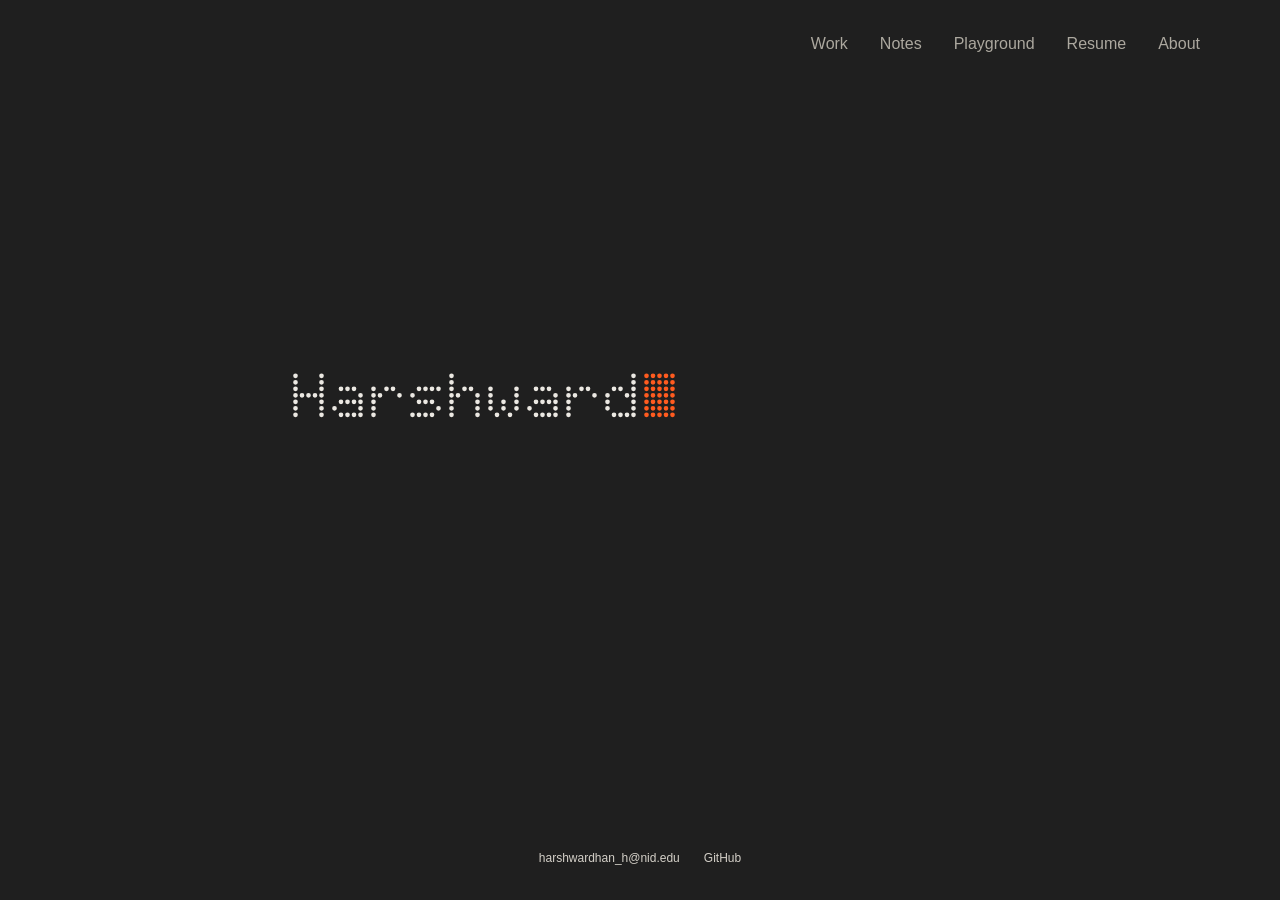
==== index.html @ 98bc1d97 "Add files via upload" ====
<!doctype html>
<html lang="en">
<head>
  <meta charset="utf-8">
  <meta name="viewport" content="width=device-width, initial-scale=1">
  <title>Harshwardhan Harne</title>
  <meta name="description" content="Harshwardhan Harne — designer who builds. Part designer, part engineer, part storyteller.">
  <meta property="og:title" content="Harshwardhan Harne">
  <meta property="og:description" content="Designer who builds. Part designer, part engineer, part storyteller.">
  <meta name="theme-color" content="#1f1f1f">
  <link rel="icon" href="assets/favicon.svg" type="image/svg+xml">
  <script>document.documentElement.classList.add("js");</script>
  <link rel="stylesheet" href="assets/css/site.css">
</head>
<body data-page="home">

  <header class="topbar">
    <div class="wrap">
      <nav aria-label="Main">
        <ul class="nav">
          <li><a href="work.html">Work</a></li>
          <li><a href="notes.html">Notes</a></li>
          <li><a href="playground.html">Playground</a></li>
          <li><a href="resume.html">Resume</a></li>
          <li><a href="about.html">About</a></li>
        </ul>
      </nav>
    </div>
  </header>

  <!-- The name and taglines are drawn by assets/js/hero.js (the games are in there too, switched off) -->
  <main class="hero">
    <canvas id="dots" aria-hidden="true"></canvas>
    <div class="wrap hero-text">
      <h1>Harshwardhan Harne</h1>
      <p>Designer who builds. Part designer, part engineer, part storyteller. Making tech that helps people flourish.</p>
    </div>
    <p class="hero-score" id="score" aria-live="polite"></p>
  </main>

  <footer class="hero-foot">
    <div class="wrap">
      <ul class="foot-links">
        <li><a href="mailto:harshwardhan_h@nid.edu">harshwardhan_h@nid.edu</a></li>
        <li><a href="https://www.linkedin.com/in/YOUR-HANDLE" target="_blank" rel="noopener">LinkedIn</a></li>
        <li><a href="https://www.instagram.com/YOUR-HANDLE" target="_blank" rel="noopener">Instagram</a></li>
        <li><a href="https://github.com/harshharne" target="_blank" rel="noopener">GitHub</a></li>
      </ul>
    </div>
  </footer>

  <script src="assets/js/dotfont.js"></script>
  <script src="assets/js/hero.js"></script>
  <script>
    // Hide links that still point at a placeholder (YOUR-HANDLE)
    document.querySelectorAll('a[href*="YOUR-"]').forEach(a => (a.closest("li") || a).hidden = true);
  </script>
</body>
</html>
---- assets/css/site.css ----
/* =====================================================================
   Harshwardhan Harne — site styles
   Change the tokens in :root to restyle everything.
   ===================================================================== */

:root {
  /* Colour */
  --bg: #1f1f1f;
  --surface: #262626;       /* tiles, image placeholders */
  --surface-2: #2d2d2c;     /* hover */
  --text: #ebe8e2;
  --text-2: #d4d0c8;        /* secondary text, taglines */
  --muted: #aca89f;         /* labels, meta */
  --rule: #363634;
  --accent: #ff5b1f;

  /* Type */
  /* Two typefaces only: the dot-matrix (drawn by assets/js/dotfont.js)
     and Helvetica, used at different weights and sizes. */
  --f-body: "Helvetica Neue", Helvetica, Arial, sans-serif;
  --f-ui: var(--f-body);

  --t-xs: 12px;
  --t-sm: 13px;
  --t-ui: 15px;
  --t-body: 17px;
  --t-lead: clamp(18px, 1.7vw, 21px);
  --t-h3: 15px;
  --t-h2: 22px;
  --t-h1: clamp(34px, 5.2vw, 60px);

  /* Space */
  --s1: 4px;  --s2: 8px;  --s3: 12px; --s4: 16px; --s5: 24px;
  --s6: 32px; --s7: 48px; --s8: 64px; --s9: 96px; --s10: 128px;

  --page: 1200px;
  --gutter: 40px;
  --radius: 2px;
}
@media (max-width: 600px) { :root { --gutter: 20px; --t-body: 16px; } }

:root { color-scheme: dark; }

/* ---------- Base ---------- */
*, *::before, *::after { box-sizing: border-box; margin: 0; padding: 0; }
html { -webkit-text-size-adjust: 100%; scroll-behavior: smooth; }
@media (prefers-reduced-motion: reduce) { html { scroll-behavior: auto; } }
body {
  background: var(--bg);
  color: var(--text);
  font-family: var(--f-ui);
  font-size: var(--t-ui);
  line-height: 1.55;
  font-variant-numeric: tabular-nums;
  -webkit-font-smoothing: antialiased;
  min-height: 100vh;
  display: flex; flex-direction: column;
}
main { flex: 1; width: 100%; }
img, video, iframe { display: block; max-width: 100%; }
a { color: inherit; text-decoration: none; transition: color .15s; }
a:hover { color: var(--accent); }
button { font: inherit; color: inherit; background: none; border: 0; cursor: pointer; }
:focus-visible { outline: 1px solid var(--accent); outline-offset: 3px; }
::selection { background: var(--accent); color: var(--bg); }

.wrap { max-width: var(--page); margin: 0 auto; padding: 0 var(--gutter); }
[hidden] { display: none !important; }
.sr-only { position: absolute; width: 1px; height: 1px; overflow: hidden; clip: rect(0 0 0 0); white-space: nowrap; }

/* The small orange "LED" used for active states */
.led { display: inline-block; width: 6px; height: 6px; border-radius: 50%; background: var(--accent); flex: none; }

/* ---------- Header ---------- */
.site-header { padding: var(--s6) 0 var(--s8); position: relative; z-index: 2; }
.site-header .wrap { display: flex; justify-content: space-between; align-items: center; gap: var(--s5); }
.site-name { display: block; font-size: 24px; line-height: 1; color: var(--text); }
.site-name:hover { color: var(--accent); }
.site-name, [data-dots] { transition: none; }
.nav { display: flex; flex-wrap: wrap; justify-content: flex-end; gap: var(--s2) var(--s6); list-style: none; font-size: 16px; }
.nav a { position: relative; color: var(--muted); }
.nav a:hover { color: var(--text); }
.nav a[aria-current="page"] { color: var(--text); }
.nav a[aria-current="page"]::before { content: ""; position: absolute; left: -12px; top: 50%; margin-top: -3px; width: 6px; height: 6px; border-radius: 50%; background: var(--accent); }

@media (max-width: 600px) {
  .site-header { padding: var(--s5) 0 var(--s6); }
  .site-header .wrap { flex-direction: column; align-items: flex-start; gap: var(--s4); }
  .nav { justify-content: flex-start; gap: var(--s2) 18px; font-size: 15px; }
  .nav li:first-child a[aria-current="page"] { margin-left: 12px; }
}

/* ---------- Footer ---------- */
.site-footer { padding: var(--s10) 0 var(--s6); color: var(--muted); font-size: var(--t-xs); }
.site-footer .wrap { display: flex; justify-content: space-between; align-items: baseline; flex-wrap: wrap; gap: var(--s3) var(--s5); padding-top: var(--s5);
  background: linear-gradient(var(--rule), var(--rule)) no-repeat top center / calc(100% - 2 * var(--gutter)) 1px; }
.foot-links { display: flex; gap: var(--s2) var(--s5); list-style: none; flex-wrap: wrap; }
.foot-links a { color: var(--text-2); }
.foot-links a:hover { color: var(--accent); }

/* ---------- Shared pieces ---------- */
/* Headings marked data-dots are drawn in the dot-matrix font; font-size sets their size */
[data-dots] { display: block; line-height: 0; color: var(--text); }
[data-dots] canvas { display: block; }
.page-title { font-size: clamp(36px, 5vw, 56px); }
.section-title {
  font-size: 20px; font-weight: 700; letter-spacing: -.01em; line-height: 1.2;
  padding-bottom: var(--s3); border-bottom: 1px solid var(--rule); margin-bottom: var(--s5);
}
.label { font-family: var(--f-ui); font-size: var(--t-xs); color: var(--muted); letter-spacing: .02em; }
.prose { font-family: var(--f-body); font-size: var(--t-body); line-height: 1.7; color: var(--text-2); max-width: 66ch; }
.prose p + p { margin-top: 1em; }
.prose a { color: var(--text); text-decoration: underline; text-decoration-color: var(--rule); text-underline-offset: 3px; }
.prose a:hover { color: var(--accent); text-decoration-color: var(--accent); }
.prose strong { color: var(--text); font-weight: 700; }
.lead { font-family: var(--f-body); font-size: var(--t-lead); line-height: 1.55; color: var(--text); max-width: 46ch; }
.empty { color: var(--muted); padding: var(--s7) 0; }

/* Category tabs (Work page + project pages) */
.tabs { display: flex; flex-wrap: wrap; gap: var(--s2) var(--s7); list-style: none; }
.tabs a, .tabs button { display: inline-flex; align-items: center; gap: var(--s2); color: var(--muted); font-size: var(--t-ui); padding: var(--s1) 0; }
.tabs a:hover, .tabs button:hover { color: var(--text); }
.tabs [aria-pressed="true"], .tabs [aria-current="true"] { color: var(--text); }
.tabs [aria-pressed="true"]::before, .tabs [aria-current="true"]::before { content: ""; width: 6px; height: 6px; border-radius: 50%; background: var(--accent); }
@media (max-width: 600px) { .tabs { gap: var(--s2) var(--s5); } }

/* Dot-matrix tile: used when a project has no image yet */
.tile { position: relative; background: var(--surface); border-radius: var(--radius); overflow: hidden; transition: background .2s; }
.tile canvas { position: absolute; inset: 0; width: 100%; height: 100%; }
.tile img { width: 100%; height: 100%; object-fit: cover; transition: transform .6s cubic-bezier(.2,.7,.2,1), opacity .3s; }

/* ---------- Landing ---------- */
.hero { position: relative; height: 100vh; height: 100svh; min-height: 440px; overflow: hidden; }
#dots { position: absolute; inset: 0; width: 100%; height: 100%; display: block; touch-action: none; cursor: crosshair; }
[data-game="rebuild"] #dots { cursor: grab; }
.hero-text { position: relative; z-index: 1; padding-top: 30vh; text-align: center; }
.hero-text h1 { font-size: clamp(28px, 5vw, 48px); line-height: 1.1; }
.hero-text p { margin-top: var(--s4); color: var(--text-2); }
.js .hero-text { position: absolute; width: 1px; height: 1px; overflow: hidden; clip: rect(0 0 0 0); white-space: nowrap; padding: 0; }
.topbar { position: absolute; top: 0; left: 0; right: 0; z-index: 2; padding: var(--s6) 0; }
.topbar, .hero-foot { pointer-events: none; }
.topbar a, .hero-foot a { pointer-events: auto; }
.topbar .wrap { display: flex; justify-content: flex-end; align-items: center; gap: var(--s4); }
@keyframes pulse { 50% { opacity: .25; } }
.hero-foot { position: absolute; left: 0; right: 0; bottom: var(--s6); z-index: 2; }
.hero-foot .foot-links { justify-content: center; font-size: var(--t-xs); }
@media (max-width: 600px) {
  .topbar { padding: var(--s5) 0; }
  .topbar .wrap { justify-content: center; }
  .topbar .nav { justify-content: center; font-size: 15px; gap: var(--s2) 18px; }
  .hero-foot { bottom: var(--s5); }
}
.hero-score {
  position: absolute; left: var(--gutter); right: var(--gutter); bottom: calc(var(--s6) + 40px); z-index: 1;
  line-height: 1.9;
  text-align: center; font-size: var(--t-xs); color: var(--muted); white-space: pre;
  opacity: 0; transition: opacity .4s; pointer-events: none;
}
.hero-score.on { opacity: 1; }

/* ---------- Work ---------- */
.work-list { list-style: none; display: grid; gap: var(--s7); }
.work-item a { display: block; }
.work-label { display: flex; justify-content: space-between; align-items: baseline; gap: var(--s4); margin-bottom: var(--s3); }
.work-title { font-family: var(--f-body); font-weight: 700; font-size: 16px; color: var(--text); }
.work-meta { font-size: var(--t-xs); color: var(--muted); white-space: nowrap; }
.work-item .tile { height: clamp(120px, 15vw, 190px); }
.work-summary { margin-top: var(--s3); font-family: var(--f-body); font-size: 15px; color: var(--muted); max-width: 70ch; transition: color .15s; }
.work-item a:hover .tile { background: var(--surface-2); }
.work-item a:hover img { transform: scale(1.02); }
.work-item a:hover .work-summary { color: var(--text-2); }
.work-item a:hover .work-title { color: var(--accent); }

/* ---------- Project page ---------- */
.crumbs { display: flex; flex-wrap: wrap; gap: var(--s2); font-size: var(--t-sm); color: var(--muted); margin-bottom: var(--s4); list-style: none; }
.crumbs li + li::before { content: "/"; margin-right: var(--s2); color: var(--rule); }
.crumbs a:hover { color: var(--text); }
.crumbs [aria-current] { color: var(--text); }
.project-hero.tile { height: clamp(220px, 38vw, 520px); }

.project-grid { display: grid; grid-template-columns: 240px 1fr; gap: var(--s8); margin-top: var(--s8); }
.project-meta { align-self: start; position: sticky; top: var(--s6); display: grid; gap: var(--s4); }
.project-meta dt { font-size: var(--t-xs); color: var(--muted); }
.project-meta dd { font-size: var(--t-sm); color: var(--text-2); margin-top: 2px; }
.project-title { font-size: clamp(30px, 4vw, 46px); margin-bottom: var(--s5); }
.project-body > * + * { margin-top: var(--s7); }
.project-body h3 { font-family: var(--f-ui); font-weight: 700; font-size: var(--t-h3); color: var(--text); margin-bottom: var(--s3); }
.project-body figure img, .project-body figure video { width: 100%; border-radius: var(--radius); background: var(--surface); }
.project-body figcaption { margin-top: var(--s2); font-size: var(--t-xs); color: var(--muted); }
.project-body .gallery { display: grid; grid-template-columns: repeat(auto-fit, minmax(240px, 1fr)); gap: var(--s4); }
.project-body .embed { position: relative; aspect-ratio: 16 / 9; background: var(--surface); }
.project-body .embed iframe { position: absolute; inset: 0; width: 100%; height: 100%; border: 0; }
.project-body blockquote { border-left: 2px solid var(--accent); padding-left: var(--s5); font-family: var(--f-body); font-size: var(--t-lead); color: var(--text); max-width: 46ch; }
.project-body blockquote cite { display: block; margin-top: var(--s2); font-family: var(--f-ui); font-style: normal; font-size: var(--t-xs); color: var(--muted); }
.coming-soon { display: inline-flex; align-items: center; gap: var(--s3); color: var(--muted); font-size: var(--t-sm); }
.coming-soon .led { animation: pulse 1.6s ease-in-out infinite; }

.pager { display: grid; grid-template-columns: 1fr 1fr; gap: var(--s5); margin-top: var(--s9); padding-top: var(--s5); border-top: 1px solid var(--rule); }
.pager a { display: grid; gap: var(--s1); }
.pager a:last-child { text-align: right; }
.pager .t { font-family: var(--f-body); font-weight: 700; font-size: 16px; color: var(--text); transition: color .15s; }
.pager a:hover .t { color: var(--accent); }

@media (max-width: 800px) {
  .project-grid { grid-template-columns: 1fr; gap: var(--s6); margin-top: var(--s6); }
  .project-meta { position: static; grid-template-columns: repeat(2, 1fr); order: 2; padding-top: var(--s5); border-top: 1px solid var(--rule); }
}

/* ---------- Notes ---------- */
.notes-grid { display: grid; grid-template-columns: 220px 1fr; gap: var(--s8); }
.notes-side { align-self: start; position: sticky; top: var(--s6); }
.notes-side p { color: var(--muted); font-size: var(--t-sm); margin-bottom: var(--s5); max-width: 28ch; }
.notes-side .tabs { flex-direction: column; gap: var(--s2); }
.notes-side .count { color: var(--muted); font-size: var(--t-xs); margin-left: var(--s1); }
.note { border-top: 1px solid var(--rule); }
.note:last-child { border-bottom: 1px solid var(--rule); }
.note summary { list-style: none; cursor: pointer; display: grid; grid-template-columns: 110px 1fr auto; gap: var(--s4); align-items: baseline; padding: var(--s5) 0; }
.note summary::-webkit-details-marker { display: none; }
.note-date { font-size: var(--t-xs); color: var(--muted); }
.note-title { font-family: var(--f-body); font-size: 17px; color: var(--text); transition: color .15s; }
.note summary:hover .note-title { color: var(--accent); }
.note-tags { font-size: var(--t-xs); color: var(--muted); display: flex; align-items: center; gap: var(--s3); }
.note-tags .sign { display: inline-block; width: 10px; text-align: center; color: var(--text); transition: transform .2s; }
.note[open] .note-tags .sign { transform: rotate(45deg); color: var(--accent); }
.note-body { padding: 0 0 var(--s6) calc(110px + var(--s4)); }
.note-links { display: flex; flex-wrap: wrap; gap: var(--s5); margin-top: var(--s5); font-size: var(--t-sm); }
.note-links a { color: var(--text); }
.note-links a::before { content: "→ "; color: var(--accent); }
@media (max-width: 800px) {
  .notes-grid { grid-template-columns: 1fr; gap: var(--s5); }
  .notes-side { position: static; }
  .notes-side .tabs { flex-direction: row; gap: var(--s2) var(--s5); }
  .note summary { grid-template-columns: 1fr auto; gap: var(--s1) var(--s4); }
  .note-date { grid-column: 1 / -1; }
  .note-body { padding-left: 0; }
}

/* ---------- About ---------- */
.about-grid { display: grid; grid-template-columns: 280px 1fr; gap: var(--s8); }
.about-side { align-self: start; position: sticky; top: var(--s6); display: grid; gap: var(--s5); }
.portrait.tile { aspect-ratio: 4 / 5; }
.btn { display: inline-flex; align-items: center; gap: var(--s2); padding: var(--s3) var(--s4); border: 1px solid var(--rule); border-radius: var(--radius); font-size: var(--t-sm); color: var(--text); transition: border-color .15s, color .15s; }
.btn:hover { border-color: var(--accent); }
.about-side .btn { justify-self: start; }
.about-main > section + section { margin-top: var(--s8); }
.about-main .lead + .lead { margin-top: var(--s4); }
.entries { list-style: none; display: grid; gap: var(--s5); }
.entry { display: grid; grid-template-columns: 1fr auto; gap: 2px var(--s5); }
.entry .what { font-family: var(--f-body); font-weight: 700; font-size: 16px; color: var(--text); }
.entry .where { font-size: var(--t-sm); color: var(--text-2); }
.entry .when { font-size: var(--t-xs); color: var(--muted); white-space: nowrap; text-align: right; }
.entry .desc { grid-column: 1 / -1; font-family: var(--f-body); font-size: 15px; color: var(--muted); margin-top: var(--s1); max-width: 66ch; }
.chips { list-style: none; display: flex; flex-wrap: wrap; gap: var(--s2); }
.chips li { font-size: var(--t-sm); color: var(--text-2); padding: var(--s1) var(--s3); border: 1px solid var(--rule); border-radius: 100px; }
@media (max-width: 800px) {
  .about-grid { grid-template-columns: 1fr; gap: var(--s6); }
  .about-side { position: static; grid-template-columns: 140px 1fr; align-items: end; }
  .about-main > section + section { margin-top: var(--s8); }
}
@media (max-width: 600px) {
  .entry { grid-template-columns: 1fr; }
  .entry .when { text-align: left; order: -1; }
}

/* ---------- Contact ---------- */
.contact-email { display: inline-block; margin-top: var(--s6); font-family: var(--f-body); font-size: clamp(22px, 3.4vw, 36px); color: var(--text); border-bottom: 1px solid var(--rule); padding-bottom: var(--s1); transition: border-color .15s, color .15s; word-break: break-all; }
.contact-email:hover { border-color: var(--accent); }
.contact-list { list-style: none; margin-top: var(--s8); border-top: 1px solid var(--rule); max-width: 640px; }
.contact-list li { border-bottom: 1px solid var(--rule); }
.contact-list a { display: flex; justify-content: space-between; align-items: baseline; padding: var(--s4) 0; gap: var(--s4); }
.contact-list .k { color: var(--muted); font-size: var(--t-sm); }
.contact-list .v { color: var(--text); transition: color .15s; }
.contact-list a:hover .v { color: var(--accent); }

/* ---------- Playground ---------- */
.play-list { list-style: none; margin-top: var(--s8); border-top: 1px solid var(--rule); }
.play-list li { border-bottom: 1px solid var(--rule); }
.play-list a { display: grid; grid-template-columns: 1fr auto; gap: var(--s1) var(--s5); padding: var(--s5) 0; align-items: baseline; }
.play-list .t { font-size: 20px; font-weight: 700; color: var(--text); transition: color .15s; }
.play-list .d { grid-column: 1; font-family: var(--f-body); font-size: 15px; color: var(--muted); }
.play-list .b { grid-row: 1 / span 2; grid-column: 2; font-size: var(--t-xs); color: var(--muted); text-align: right; }
.play-list .go { color: var(--text); }
.play-list a:hover .t, .play-list a:hover .go { color: var(--accent); }

/* ---------- 404 ---------- */
.lost { min-height: 60vh; display: grid; place-content: center; text-align: center; gap: var(--s5); }
.lost .tile { width: min(420px, 80vw); height: 160px; background: transparent; }
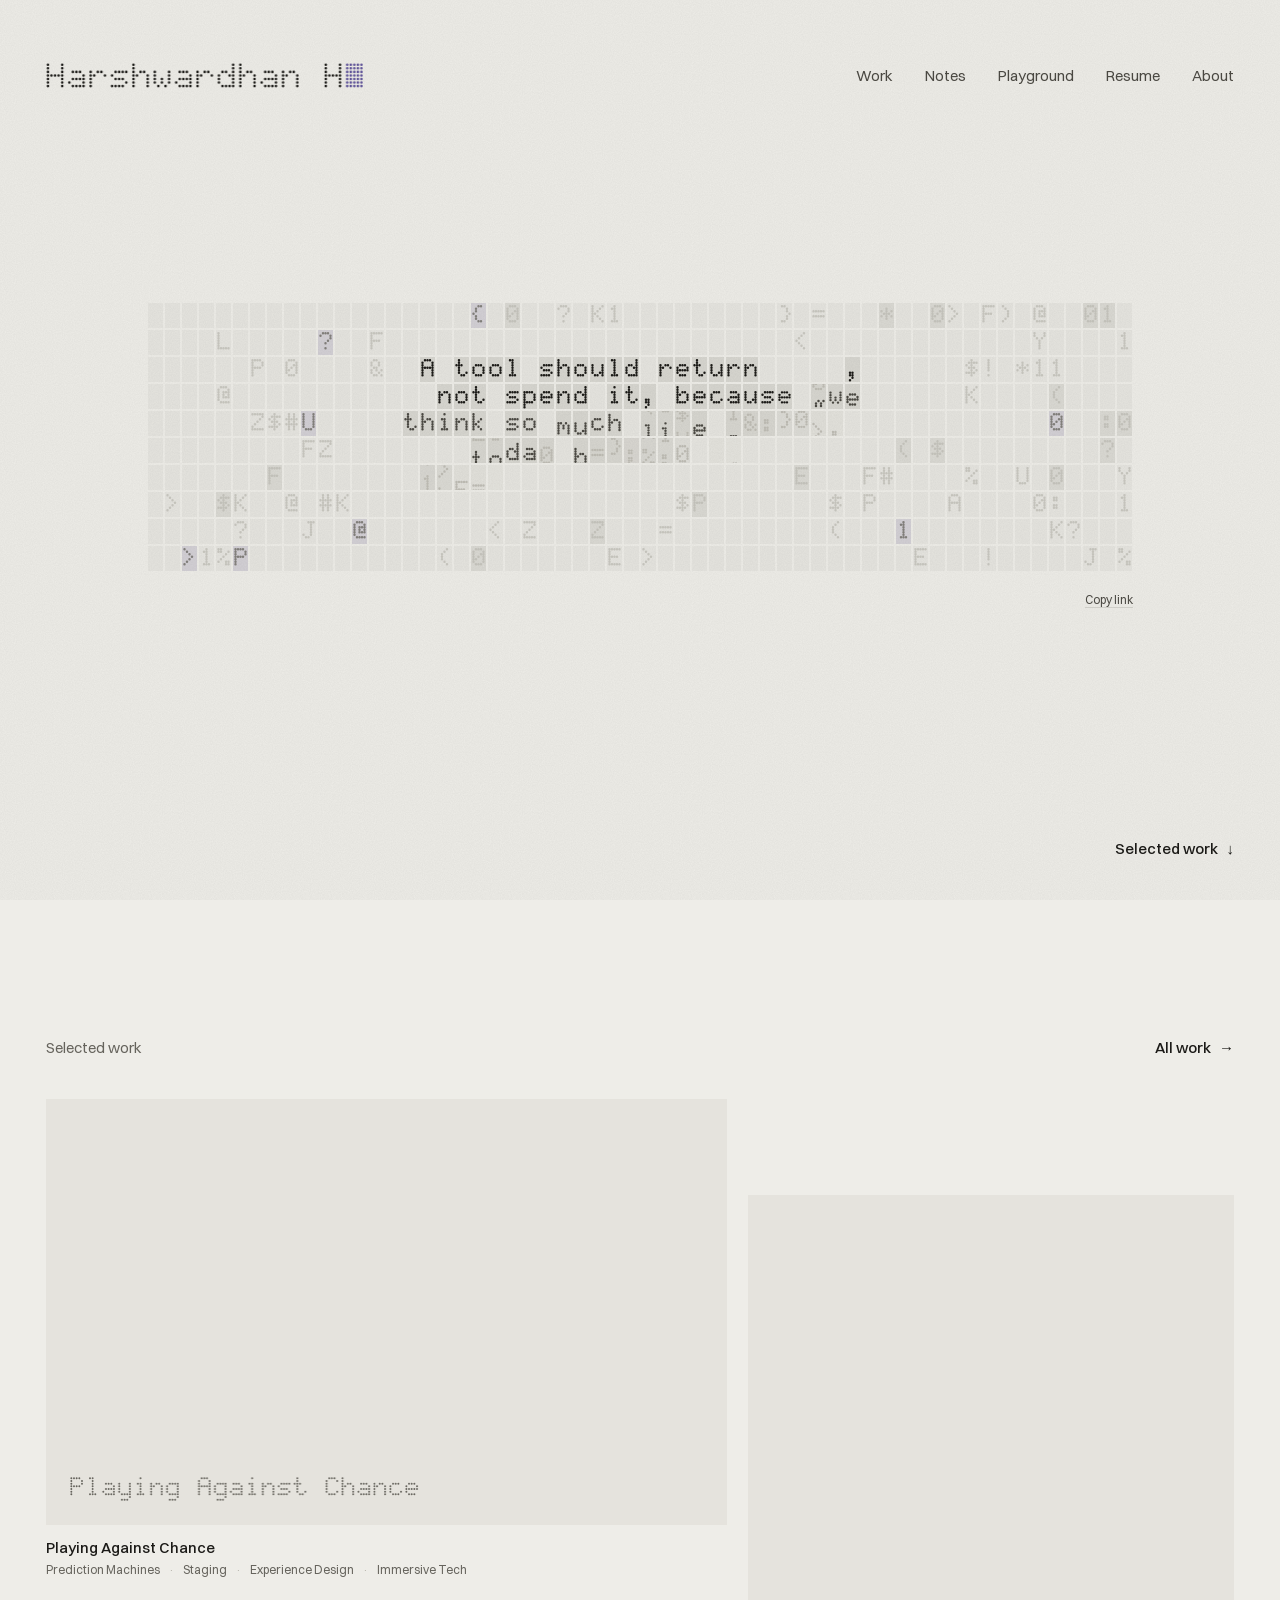
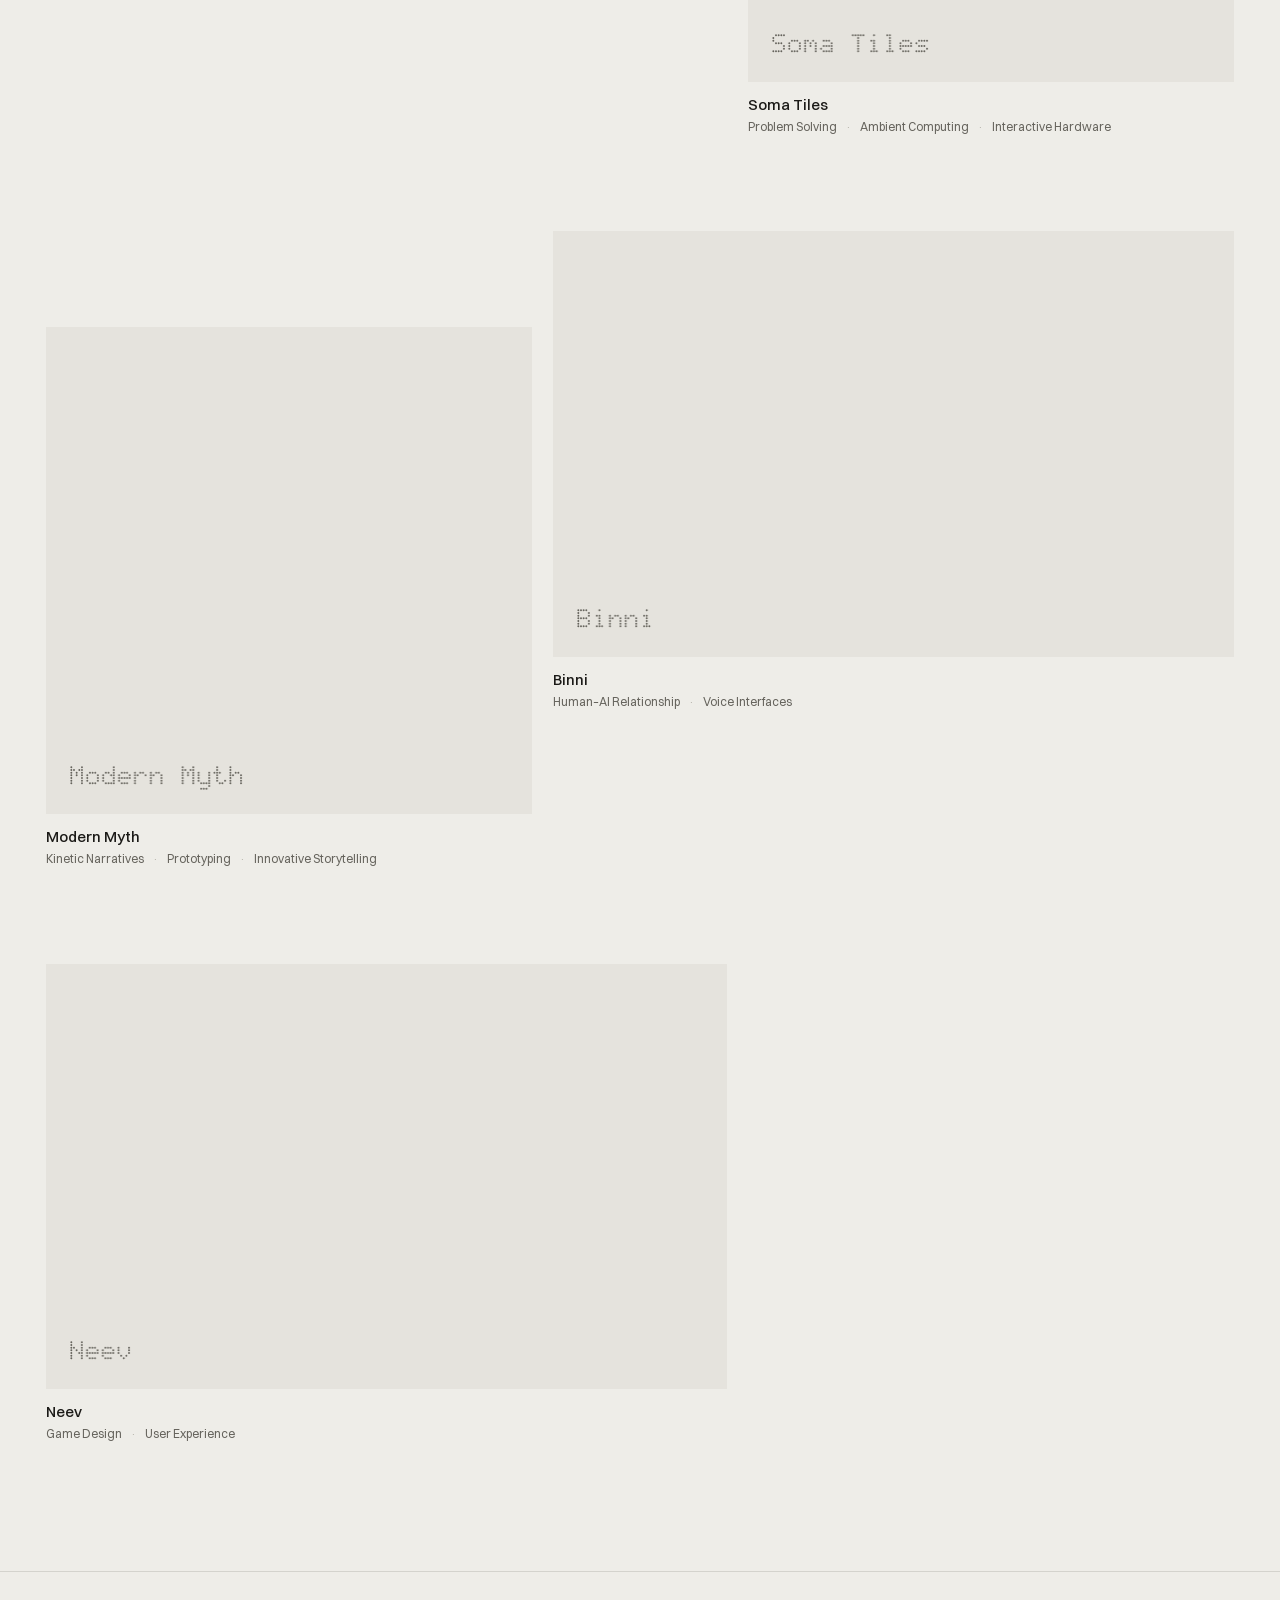
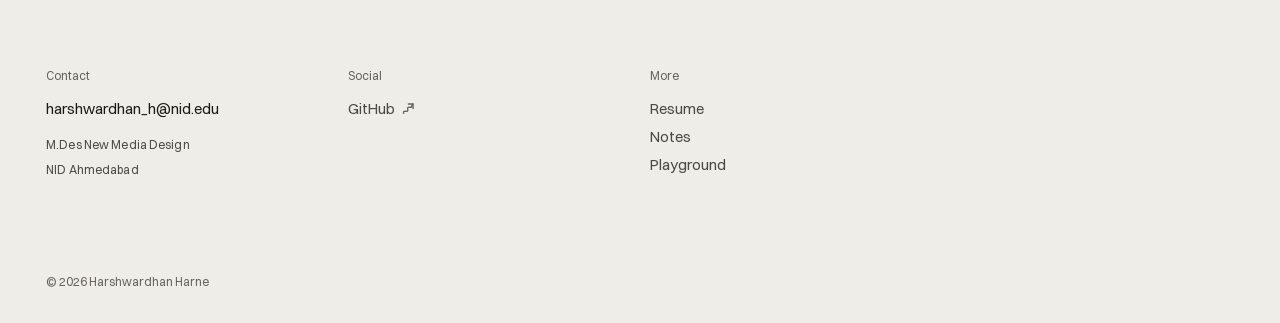
==== commit e5d39e27: "Add files via upload" ====
--- a/index.html
+++ b/index.html
@@ -4,56 +4,99 @@
   <meta charset="utf-8">
   <meta name="viewport" content="width=device-width, initial-scale=1">
   <title>Harshwardhan Harne</title>
-  <meta name="description" content="Harshwardhan Harne — designer who builds. Part designer, part engineer, part storyteller.">
+  <meta name="description" content="Harshwardhan Harne, designer. M.Des New Media Design, NID Ahmedabad.">
   <meta property="og:title" content="Harshwardhan Harne">
-  <meta property="og:description" content="Designer who builds. Part designer, part engineer, part storyteller.">
-  <meta name="theme-color" content="#1f1f1f">
+  <meta property="og:description" content="Designer. M.Des New Media Design, NID Ahmedabad.">
+  <meta name="theme-color" content="#eeede8">
   <link rel="icon" href="assets/favicon.svg" type="image/svg+xml">
-  <script>document.documentElement.classList.add("js");</script>
+  <link rel="preload" href="assets/fonts/switzer-400-normal.woff2" as="font" type="font/woff2" crossorigin>
+  <link rel="preload" href="assets/fonts/switzer-500-normal.woff2" as="font" type="font/woff2" crossorigin>
+  <link rel="stylesheet" href="assets/css/foundations.css">
   <link rel="stylesheet" href="assets/css/site.css">
 </head>
 <body data-page="home">
 
-  <header class="topbar">
-    <div class="wrap">
+  <!-- ===================== FIRST SCREEN ===================== -->
+  <div class="hero">
+    <header class="site-header page">
+      <div class="brand">
+        <h1 class="name"><span class="dots-l" data-name>Harshwardhan Harne</span></h1>
+      </div>
       <nav aria-label="Main">
         <ul class="nav">
-          <li><a href="work.html">Work</a></li>
-          <li><a href="notes.html">Notes</a></li>
-          <li><a href="playground.html">Playground</a></li>
-          <li><a href="resume.html">Resume</a></li>
-          <li><a href="about.html">About</a></li>
+          <li><a class="nav-link" href="work.html">Work</a></li>
+          <li><a class="nav-link" href="notes.html">Notes</a></li>
+          <li><a class="nav-link" href="playground.html">Playground</a></li>
+          <li><a class="nav-link" href="resume.html">Resume</a></li>
+          <li><a class="nav-link" href="about.html">About</a></li>
         </ul>
       </nav>
+    </header>
+
+    <!-- Centre piece: a sentence written by me, chance and the visitor -->
+    <div class="field-stage">
+      <section class="synth page" data-synth aria-label="A sentence chance synthesises from my lines and the words of others">
+        <canvas class="sy-grid" role="img" aria-label="A field of shifting characters"></canvas>
+        <div class="sy-foot">
+          <p class="sy-note" data-sy-note></p>
+          <button class="sy-act" type="button" data-sy-share><span data-label>Copy link</span></button>
+        </div>
+        <p class="sr-only" aria-live="polite" data-sy-live></p>
+      </section>
     </div>
-  </header>
 
-  <!-- The name and taglines are drawn by assets/js/hero.js (the games are in there too, switched off) -->
-  <main class="hero">
-    <canvas id="dots" aria-hidden="true"></canvas>
-    <div class="wrap hero-text">
-      <h1>Harshwardhan Harne</h1>
-      <p>Designer who builds. Part designer, part engineer, part storyteller. Making tech that helps people flourish.</p>
+    <div class="hero-base page">
+      <a class="action" href="#work">Selected work <span class="arrow" aria-hidden="true">↓</span></a>
     </div>
-    <p class="hero-score" id="score" aria-live="polite"></p>
-  </main>
+  </div>
 
-  <footer class="hero-foot">
-    <div class="wrap">
-      <ul class="foot-links">
-        <li><a href="mailto:harshwardhan_h@nid.edu">harshwardhan_h@nid.edu</a></li>
-        <li><a href="https://www.linkedin.com/in/YOUR-HANDLE" target="_blank" rel="noopener">LinkedIn</a></li>
-        <li><a href="https://www.instagram.com/YOUR-HANDLE" target="_blank" rel="noopener">Instagram</a></li>
-        <li><a href="https://github.com/harshharne" target="_blank" rel="noopener">GitHub</a></li>
-      </ul>
+  <!-- ===================== SELECTED WORK ===================== -->
+  <section id="work" class="page work-section" aria-labelledby="work-label">
+    <div class="section-head">
+      <h2 class="section-label" id="work-label">Selected work</h2>
+      <a class="action" href="work.html">All work <span class="arrow" aria-hidden="true">→</span></a>
     </div>
+    <div class="work-feature" data-work="featured"></div>
+  </section>
+
+  <!-- ===================== FOOTER =====================
+       Labelled groups, stacked. Replace # with your LinkedIn / Instagram links. -->
+  <footer class="site-footer page">
+    <div class="grid">
+      <div class="foot-group wide">
+        <h2>Contact</h2>
+        <a class="foot-email" href="mailto:harshwardhan_h@nid.edu">harshwardhan_h@nid.edu</a>
+        <div class="foot-meta">
+          <p>M.Des New Media Design</p>
+          <p>NID Ahmedabad</p>
+        </div>
+      </div>
+      <div class="foot-group">
+        <h2>Social</h2>
+        <!-- add your LinkedIn URL, then remove these comment marks: <a href="#" target="_blank" rel="noopener">LinkedIn <span class="arrow arrow-wave" aria-hidden="true"></span></a> -->
+        <!-- add your Instagram URL, then remove these comment marks: <a href="#" target="_blank" rel="noopener">Instagram <span class="arrow arrow-wave" aria-hidden="true"></span></a> -->
+        <a href="https://github.com/harshharne" target="_blank" rel="noopener">GitHub <span class="arrow arrow-wave" aria-hidden="true"></span></a>
+      </div>
+      <div class="foot-group">
+        <h2>More</h2>
+        <a href="resume.html">Resume</a>
+        <a href="notes.html">Notes</a>
+        <a href="playground.html">Playground</a>
+      </div>
+    </div>
+    <p class="foot-base">© <span data-year>2026</span> Harshwardhan Harne</p>
   </footer>
 
   <script src="assets/js/dotfont.js"></script>
-  <script src="assets/js/hero.js"></script>
+  <script src="assets/js/dots.js"></script>
+  <script src="assets/js/content.js"></script>
+  <script src="assets/js/work.js"></script>
+  <script src="assets/js/name.js"></script>
+  <script src="assets/js/chance.js"></script>
+  <script src="assets/js/synth-data.js"></script>
+  <script src="assets/js/synth.js"></script>
   <script>
-    // Hide links that still point at a placeholder (YOUR-HANDLE)
-    document.querySelectorAll('a[href*="YOUR-"]').forEach(a => (a.closest("li") || a).hidden = true);
+    document.querySelectorAll("[data-year]").forEach(el => el.textContent = new Date().getFullYear());
   </script>
 </body>
 </html>
--- a/assets/css/foundations.css
+++ b/assets/css/foundations.css
@@ -0,0 +1,212 @@
+/* =====================================================================
+   FOUNDATIONS — Harshwardhan Harne
+   The single source of truth for the visual system. Every page builds
+   on these tokens; nothing else should hard-code a colour, size or gap.
+
+   Two typefaces only:
+   1. Dot-matrix — drawn in dots by assets/js/dots.js (name, page titles)
+   2. Switzer    — everything else, at 400 / 500 / 600
+   ===================================================================== */
+
+/* ---------- Switzer, self-hosted ---------- */
+@font-face { font-family: "Switzer"; font-style: normal; font-weight: 400; font-display: swap; src: url("../fonts/switzer-400-normal.woff2") format("woff2"); }
+@font-face { font-family: "Switzer"; font-style: italic; font-weight: 400; font-display: swap; src: url("../fonts/switzer-400-italic.woff2") format("woff2"); }
+@font-face { font-family: "Switzer"; font-style: normal; font-weight: 500; font-display: swap; src: url("../fonts/switzer-500-normal.woff2") format("woff2"); }
+@font-face { font-family: "Switzer"; font-style: normal; font-weight: 600; font-display: swap; src: url("../fonts/switzer-600-normal.woff2") format("woff2"); }
+
+:root {
+  color-scheme: light;
+
+  /* ---------- Colour ----------
+     One light theme: matte off-white paper, warm near-black ink.
+     Neutrals carry everything; violet is reserved for four things only:
+     the cursor, the active marker, resolved/found items, and the
+     keyboard focus ring. Contrast ratios are against --bg. */
+  --bg:        #eeede8;   /* page — matte off-white, low chroma, no glare */
+  --surface:   #e5e3dd;   /* tiles, image wells — a shade darker, not white cards */
+  --surface-2: #dcdad3;   /* hover on surfaces */
+  --text:      #1b1a17;   /* primary text, lit dots — 14.9:1 */
+  --text-2:    #4a4842;   /* secondary text, body copy — 7.8:1 */
+  --muted:     #65635c;   /* labels, meta — 5.1:1 (4.7:1 on surface) */
+  --faint:     #bab8b0;   /* non-text only: unlit dots, disabled */
+  --rule:      rgba(27, 26, 23, 0.12);   /* hairlines */
+  --accent:    #5e5297;   /* matte violet: dusty, low saturation — 5.7:1; white on it 6.7:1 */
+  --accent-soft: rgba(94, 82, 151, 0.10);  /* tints: selection wash, grid overlays */
+  --grain:     0.05;      /* strength of the matte paper grain; 0 turns it off */
+
+  /* ---------- Type: Switzer scale ----------
+     Dark ink on light paper reads thinner than light-on-dark, so the
+     scale steps up a notch (≈1.25 ratio from 17px body).
+     Large sizes get tighter tracking and leading, small sizes slightly open. */
+  --font: "Switzer", "Helvetica Neue", Helvetica, Arial, sans-serif;
+
+  --t-caption: 12px;  --lh-caption: 1.4;   --tr-caption: 0.01em;   /* meta, captions, tags */
+  --t-ui:      15px;  --lh-ui: 1.4;        --tr-ui: 0;             /* nav, buttons, labels */
+  --t-body:    17px;  --lh-body: 1.55;     --tr-body: 0;           /* paragraphs */
+  --t-lead:    21px;  --lh-lead: 1.45;     --tr-lead: -0.008em;    /* intros */
+  --t-heading: 30px;  --lh-heading: 1.18;  --tr-heading: -0.018em; /* section headings */
+  --t-display: 48px;  --lh-display: 1.05;  --tr-display: -0.03em;  /* rare, big statements */
+
+  --w-regular: 400;
+  --w-medium:  500;
+  --w-strong:  600;
+
+  /* ---------- Type: dot-matrix sizes ----------
+     font-size on a [data-dots] element sets its height: one dot every
+     (font-size / 9) px. These four sizes are the only ones allowed. */
+  --dots-xl: 54px;   /* 6px dots — page titles */
+  --dots-l:  32px;   /* 3.5px dots — the name in the header */
+  --dots-m:  24px;   /* 2.7px dots — project titles on tiles */
+  --dots-s:  20px;   /* 2.2px dots — small marks, counters */
+
+  /* ---------- Space: 4px base ---------- */
+  --s-1: 4px;   --s-2: 8px;   --s-3: 12px;  --s-4: 16px;
+  --s-5: 24px;  --s-6: 32px;  --s-7: 48px;  --s-8: 64px;
+  --s-9: 96px;  --s-10: 128px; --s-11: 160px;
+
+  /* ---------- Grid ----------
+     12 columns. Margins scale with the viewport; the page is never
+     wider than --page. */
+  --cols: 12;
+  --margin: clamp(20px, 3.6vw, 56px);
+  --gutter: clamp(16px, 1.6vw, 24px);
+  --page: 1440px;
+  --measure: 64ch;   /* longest comfortable line of body text */
+
+  /* ---------- Shape ----------
+     All-sharp system. The only rounded things are dots and the
+     focus/selection marks. */
+  --radius: 0px;
+  --radius-mark: 50%;
+
+  /* ---------- Motion ----------
+     One easing family. Fast for feedback, base for state changes,
+     slow only for things that arrive once. */
+  --ease-out: cubic-bezier(0.16, 1, 0.3, 1);
+  --ease-in-out: cubic-bezier(0.65, 0, 0.35, 1);
+  --dur-fast: 140ms;
+  --dur-base: 240ms;
+  --dur-slow: 600ms;
+
+  /* ---------- Layers ---------- */
+  --z-field: 0;
+  --z-content: 1;
+  --z-chrome: 10;
+}
+@media (prefers-reduced-motion: reduce) {
+  :root { --dur-fast: 0ms; --dur-base: 0ms; --dur-slow: 0ms; }
+}
+
+/* ---------- Base ---------- */
+*, *::before, *::after { box-sizing: border-box; margin: 0; padding: 0; }
+html { -webkit-text-size-adjust: 100%; text-size-adjust: 100%; }
+body {
+  background: var(--bg);
+  color: var(--text);
+  font-family: var(--font);
+  font-size: var(--t-body);
+  line-height: var(--lh-body);
+  font-weight: var(--w-regular);
+  font-variant-numeric: tabular-nums;
+  text-rendering: optimizeLegibility;   /* default smoothing: dark ink keeps its weight */
+}
+/* Matte finish: a fixed, very faint paper grain behind all content */
+body::before {
+  content: ""; position: fixed; inset: 0; z-index: -1; pointer-events: none;
+  opacity: var(--grain); mix-blend-mode: multiply;
+  background-image: url("data:image/svg+xml,%3Csvg xmlns='http://www.w3.org/2000/svg' width='180' height='180'%3E%3Cfilter id='n'%3E%3CfeTurbulence type='fractalNoise' baseFrequency='.9' numOctaves='3' stitchTiles='stitch'/%3E%3CfeColorMatrix values='0 0 0 0 0  0 0 0 0 0  0 0 0 0 0  0 0 0 1 0'/%3E%3C/filter%3E%3Crect width='100%25' height='100%25' filter='url(%23n)'/%3E%3C/svg%3E");
+}
+img, video, canvas, svg { display: block; max-width: 100%; }
+a { color: inherit; text-decoration: none; }
+button { font: inherit; color: inherit; background: none; border: 0; cursor: pointer; }
+ul, ol { list-style: none; }
+[hidden] { display: none !important; }
+::selection { background: var(--accent); color: #fff; }
+:focus-visible { outline: 2px solid var(--accent); outline-offset: 3px; }
+
+.sr-only { position: absolute; width: 1px; height: 1px; overflow: hidden; clip: rect(0 0 0 0); white-space: nowrap; }
+
+/* ---------- Layout ---------- */
+.page { width: 100%; max-width: var(--page); margin-inline: auto; padding-inline: var(--margin); }
+.grid { display: grid; grid-template-columns: repeat(var(--cols), minmax(0, 1fr)); column-gap: var(--gutter); }
+@media (max-width: 720px) { .grid { --cols: 4; } }
+
+/* ---------- Type roles ---------- */
+.t-caption { font-size: var(--t-caption); line-height: var(--lh-caption); letter-spacing: var(--tr-caption); }
+.t-ui      { font-size: var(--t-ui);      line-height: var(--lh-ui); }
+.t-body    { font-size: var(--t-body);    line-height: var(--lh-body); }
+.t-lead    { font-size: var(--t-lead);    line-height: var(--lh-lead);    letter-spacing: var(--tr-lead); }
+.t-heading { font-size: var(--t-heading); line-height: var(--lh-heading); letter-spacing: var(--tr-heading); font-weight: var(--w-medium); text-wrap: balance; }
+.t-display { font-size: var(--t-display); line-height: var(--lh-display); letter-spacing: var(--tr-display); font-weight: var(--w-medium); text-wrap: balance; }
+.prose { max-width: var(--measure); color: var(--text-2); text-wrap: pretty; }
+.prose p + p { margin-top: 1em; }
+.prose strong { color: var(--text); font-weight: var(--w-medium); }
+.muted { color: var(--muted); }
+
+/* Dot-matrix: font-size sets the size; color sets the dot colour */
+[data-dots] { display: block; line-height: 0; color: var(--text); }
+[data-dots] canvas { display: block; max-width: none; }
+[data-name] canvas { max-width: none; }
+.dots-xl { font-size: var(--dots-xl); }
+.dots-l  { font-size: var(--dots-l); }
+.dots-m  { font-size: var(--dots-m); }
+.dots-s  { font-size: var(--dots-s); }
+
+/* ---------- Components ---------- */
+
+/* Navigation link: muted at rest, full text on hover, violet marker when current */
+.nav-link {
+  position: relative; display: inline-block;
+  font-size: var(--t-ui); line-height: var(--lh-ui);
+  color: var(--muted);
+  padding-block: var(--s-2);               /* taller hit area, same look */
+  transition: color var(--dur-fast) var(--ease-out);
+}
+.nav-link:hover { color: var(--text); }
+.nav-link[aria-current="page"] { color: var(--text); }
+.nav-link[aria-current="page"]::before {
+  content: ""; position: absolute; left: -12px; top: 50%;
+  width: 5px; height: 5px; margin-top: -2.5px;
+  border-radius: var(--radius-mark); background: var(--accent);
+}
+
+/* Inline text link inside prose */
+.link {
+  color: var(--text);
+  text-decoration: underline; text-decoration-thickness: 1px;
+  text-decoration-color: var(--rule); text-underline-offset: 0.22em;
+  transition: text-decoration-color var(--dur-fast) var(--ease-out), color var(--dur-fast) var(--ease-out);
+}
+.link:hover { text-decoration-color: currentColor; }
+
+/* Action: text + arrow that nudges on hover. The site's only "button". */
+.action {
+  display: inline-flex; align-items: center; gap: var(--s-2);
+  font-size: var(--t-ui); font-weight: var(--w-medium); color: var(--text);
+  padding-block: var(--s-2);
+}
+.action .arrow { display: inline-block; transition: transform var(--dur-base) var(--ease-out); }
+.action:hover .arrow { transform: translateX(3px); }
+.action:active { transform: translateY(1px); }
+
+/* Tag: plain caption text, separated by a middle dot when listed */
+.tags { display: flex; flex-wrap: wrap; gap: 0 var(--s-2); font-size: var(--t-caption); line-height: var(--lh-caption); color: var(--muted); }
+.tags li + li::before { content: "·"; margin-right: var(--s-2); color: var(--faint); }
+
+/* Media well: images sit on a surface with a hairline inner outline */
+.media { position: relative; background: var(--surface); overflow: hidden; }
+.media img, .media video { width: 100%; height: 100%; object-fit: cover; }
+.media img, .media video { outline: 1px solid rgba(27, 26, 23, 0.08); outline-offset: -1px; }
+
+/* Hairline divider (use sparingly — space groups first) */
+.rule { height: 1px; background: var(--rule); border: 0; }
+
+/* Wavy arrow ↗: drawn as a mask so it takes the link's colour.
+   Markup: <span class="arrow arrow-wave" aria-hidden="true"></span> */
+.arrow-wave {
+  display: inline-block; width: 1.1em; height: 1.1em; vertical-align: -0.18em;
+  background: currentColor;
+  --wave: url("data:image/svg+xml,%3Csvg xmlns='http://www.w3.org/2000/svg' viewBox='0 0 24 24' fill='none' stroke='black' stroke-width='1.9' stroke-linecap='round' stroke-linejoin='round'%3E%3Cg transform='rotate(-45 12 12)'%3E%3Cpath d='M2.5 12q2-3 4-0t4 0t4 0t4 0H20.8'/%3E%3Cpath d='M16.3 7.5L20.8 12L16.3 16.5'/%3E%3C/g%3E%3C/svg%3E");
+  -webkit-mask: var(--wave) center / contain no-repeat;
+          mask: var(--wave) center / contain no-repeat;
+}
--- a/assets/css/site.css
+++ b/assets/css/site.css
@@ -1,287 +1,150 @@
 /* =====================================================================
-   Harshwardhan Harne — site styles
-   Change the tokens in :root to restyle everything.
+   SITE LAYOUT — the frame every page shares (header, hero, footer).
+   Builds on foundations.css; uses only its tokens.
    ===================================================================== */
 
-:root {
-  /* Colour */
-  --bg: #1f1f1f;
-  --surface: #262626;       /* tiles, image placeholders */
-  --surface-2: #2d2d2c;     /* hover */
-  --text: #ebe8e2;
-  --text-2: #d4d0c8;        /* secondary text, taglines */
-  --muted: #aca89f;         /* labels, meta */
-  --rule: #363634;
-  --accent: #ff5b1f;
+/* ---------- Header ----------
+   Name top-left, menu top-right, both sitting on one line.
+   The header floats over the landing field but stays in flow elsewhere. */
+.site-header {
+  position: relative; z-index: var(--z-chrome);
+  display: flex; justify-content: space-between; align-items: flex-start; gap: var(--s-5);
+  padding-block: clamp(40px, 7vh, var(--s-8)) var(--s-5);
+}
+.brand .name { display: block; margin: 0; font: inherit; line-height: 0; }
+.brand [data-name] { color: var(--text); cursor: crosshair; }
+.nav { display: flex; gap: var(--s-1) var(--s-6);
+  --nav-size: var(--t-ui);
+  /* line the menu's centre up with the centre of the dotted name */
+  margin-top: calc(var(--dots-l) * 7 / 18 - (var(--nav-size) * var(--lh-ui) + var(--s-4)) / 2); }
+/* The menu reads clearly at rest: secondary text colour, full white on hover/current */
+.nav .nav-link { font-size: var(--nav-size); color: var(--text-2); }
+.nav .nav-link:hover, .nav .nav-link[aria-current="page"] { color: var(--text); }
 
-  /* Type */
-  /* Two typefaces only: the dot-matrix (drawn by assets/js/dotfont.js)
-     and Helvetica, used at different weights and sizes. */
-  --f-body: "Helvetica Neue", Helvetica, Arial, sans-serif;
-  --f-ui: var(--f-body);
-
-  --t-xs: 12px;
-  --t-sm: 13px;
-  --t-ui: 15px;
-  --t-body: 17px;
-  --t-lead: clamp(18px, 1.7vw, 21px);
-  --t-h3: 15px;
-  --t-h2: 22px;
-  --t-h1: clamp(34px, 5.2vw, 60px);
-
-  /* Space */
-  --s1: 4px;  --s2: 8px;  --s3: 12px; --s4: 16px; --s5: 24px;
-  --s6: 32px; --s7: 48px; --s8: 64px; --s9: 96px; --s10: 128px;
-
-  --page: 1200px;
-  --gutter: 40px;
-  --radius: 2px;
-}
-@media (max-width: 600px) { :root { --gutter: 20px; --t-body: 16px; } }
-
-:root { color-scheme: dark; }
-
-/* ---------- Base ---------- */
-*, *::before, *::after { box-sizing: border-box; margin: 0; padding: 0; }
-html { -webkit-text-size-adjust: 100%; scroll-behavior: smooth; }
-@media (prefers-reduced-motion: reduce) { html { scroll-behavior: auto; } }
-body {
-  background: var(--bg);
-  color: var(--text);
-  font-family: var(--f-ui);
-  font-size: var(--t-ui);
-  line-height: 1.55;
-  font-variant-numeric: tabular-nums;
-  -webkit-font-smoothing: antialiased;
-  min-height: 100vh;
-  display: flex; flex-direction: column;
-}
-main { flex: 1; width: 100%; }
-img, video, iframe { display: block; max-width: 100%; }
-a { color: inherit; text-decoration: none; transition: color .15s; }
-a:hover { color: var(--accent); }
-button { font: inherit; color: inherit; background: none; border: 0; cursor: pointer; }
-:focus-visible { outline: 1px solid var(--accent); outline-offset: 3px; }
-::selection { background: var(--accent); color: var(--bg); }
-
-.wrap { max-width: var(--page); margin: 0 auto; padding: 0 var(--gutter); }
-[hidden] { display: none !important; }
-.sr-only { position: absolute; width: 1px; height: 1px; overflow: hidden; clip: rect(0 0 0 0); white-space: nowrap; }
-
-/* The small orange "LED" used for active states */
-.led { display: inline-block; width: 6px; height: 6px; border-radius: 50%; background: var(--accent); flex: none; }
-
-/* ---------- Header ---------- */
-.site-header { padding: var(--s6) 0 var(--s8); position: relative; z-index: 2; }
-.site-header .wrap { display: flex; justify-content: space-between; align-items: center; gap: var(--s5); }
-.site-name { display: block; font-size: 24px; line-height: 1; color: var(--text); }
-.site-name:hover { color: var(--accent); }
-.site-name, [data-dots] { transition: none; }
-.nav { display: flex; flex-wrap: wrap; justify-content: flex-end; gap: var(--s2) var(--s6); list-style: none; font-size: 16px; }
-.nav a { position: relative; color: var(--muted); }
-.nav a:hover { color: var(--text); }
-.nav a[aria-current="page"] { color: var(--text); }
-.nav a[aria-current="page"]::before { content: ""; position: absolute; left: -12px; top: 50%; margin-top: -3px; width: 6px; height: 6px; border-radius: 50%; background: var(--accent); }
-
-@media (max-width: 600px) {
-  .site-header { padding: var(--s5) 0 var(--s6); }
-  .site-header .wrap { flex-direction: column; align-items: flex-start; gap: var(--s4); }
-  .nav { justify-content: flex-start; gap: var(--s2) 18px; font-size: 15px; }
-  .nav li:first-child a[aria-current="page"] { margin-left: 12px; }
+@media (max-width: 720px) {
+  .site-header { flex-direction: column; gap: var(--s-4); padding-block: var(--s-7) var(--s-4); }
+  .brand [data-name] { font-size: var(--dots-m); }
+  .nav { gap: var(--s-1) var(--s-5); margin-top: 0; }
 }
 
-/* ---------- Footer ---------- */
-.site-footer { padding: var(--s10) 0 var(--s6); color: var(--muted); font-size: var(--t-xs); }
-.site-footer .wrap { display: flex; justify-content: space-between; align-items: baseline; flex-wrap: wrap; gap: var(--s3) var(--s5); padding-top: var(--s5);
-  background: linear-gradient(var(--rule), var(--rule)) no-repeat top center / calc(100% - 2 * var(--gutter)) 1px; }
-.foot-links { display: flex; gap: var(--s2) var(--s5); list-style: none; flex-wrap: wrap; }
-.foot-links a { color: var(--text-2); }
-.foot-links a:hover { color: var(--accent); }
+/* ---------- Landing hero ----------
+   One screen. Four quiet corners around the field:
+   name (top-left) · menu (top-right) · field caption (bottom-left) · scroll cue (bottom-right). */
+.hero {
+  position: relative; overflow-x: clip;
+  min-height: 100vh; min-height: 100dvh;
+  display: grid; grid-template-rows: auto 1fr auto;
+}
+.hero .site-header { width: 100%; }
+.field-stage { position: relative; display: grid; align-items: center; padding-block: var(--s-6); }
 
-/* ---------- Shared pieces ---------- */
-/* Headings marked data-dots are drawn in the dot-matrix font; font-size sets their size */
-[data-dots] { display: block; line-height: 0; color: var(--text); }
-[data-dots] canvas { display: block; }
-.page-title { font-size: clamp(36px, 5vw, 56px); }
-.section-title {
-  font-size: 20px; font-weight: 700; letter-spacing: -.01em; line-height: 1.2;
-  padding-bottom: var(--s3); border-bottom: 1px solid var(--rule); margin-bottom: var(--s5);
-}
-.label { font-family: var(--f-ui); font-size: var(--t-xs); color: var(--muted); letter-spacing: .02em; }
-.prose { font-family: var(--f-body); font-size: var(--t-body); line-height: 1.7; color: var(--text-2); max-width: 66ch; }
-.prose p + p { margin-top: 1em; }
-.prose a { color: var(--text); text-decoration: underline; text-decoration-color: var(--rule); text-underline-offset: 3px; }
-.prose a:hover { color: var(--accent); text-decoration-color: var(--accent); }
-.prose strong { color: var(--text); font-weight: 700; }
-.lead { font-family: var(--f-body); font-size: var(--t-lead); line-height: 1.55; color: var(--text); max-width: 46ch; }
-.empty { color: var(--muted); padding: var(--s7) 0; }
+/* ---------- Centre piece: chance synthesises a sentence out of noise ----------
+   A grid of bitmap characters that re-rolls every frame, like the
+   reference GIF. Settled sentence: my words in ink, the greats' in grey,
+   the accent word as a violet block. Everything around it is small. */
+.synth { display: grid; justify-items: center; gap: var(--s-4); }
+.sy-grid { max-width: none; }
+.sy-foot {
+  width: var(--grid-w, 100%); max-width: 100%;
+  display: flex; justify-content: space-between; align-items: baseline; gap: var(--s-2) var(--s-5);
+  font-size: var(--t-caption); line-height: var(--lh-caption); letter-spacing: var(--tr-caption); color: var(--muted);
+  min-height: calc(2em * var(--lh-caption));
+}   /* the caption always stays; it only swaps its text when the next sentence settles */
+.sy-note { max-width: 64ch; }
+.sy-note .sy-who { color: var(--text-2); }
+.sy-note .sy-chance { color: var(--accent); font-weight: var(--w-medium); }   /* the violet word above is chance's */
+.sy-note a { text-decoration: underline; text-decoration-color: var(--rule); text-underline-offset: 0.2em; }
+.sy-note a:hover { color: var(--text); text-decoration-color: currentColor; }
+.sy-act { flex-shrink: 0; font-size: var(--t-caption); color: var(--text-2); padding-block: var(--s-1); text-decoration: underline; text-decoration-color: var(--rule); text-underline-offset: 0.25em; }
+.sy-act:hover { color: var(--text); text-decoration-color: currentColor; }
+@media (max-width: 720px) { .sy-foot { flex-direction: column; } }
 
-/* Category tabs (Work page + project pages) */
-.tabs { display: flex; flex-wrap: wrap; gap: var(--s2) var(--s7); list-style: none; }
-.tabs a, .tabs button { display: inline-flex; align-items: center; gap: var(--s2); color: var(--muted); font-size: var(--t-ui); padding: var(--s1) 0; }
-.tabs a:hover, .tabs button:hover { color: var(--text); }
-.tabs [aria-pressed="true"], .tabs [aria-current="true"] { color: var(--text); }
-.tabs [aria-pressed="true"]::before, .tabs [aria-current="true"]::before { content: ""; width: 6px; height: 6px; border-radius: 50%; background: var(--accent); }
-@media (max-width: 600px) { .tabs { gap: var(--s2) var(--s5); } }
-
-/* Dot-matrix tile: used when a project has no image yet */
-.tile { position: relative; background: var(--surface); border-radius: var(--radius); overflow: hidden; transition: background .2s; }
-.tile canvas { position: absolute; inset: 0; width: 100%; height: 100%; }
-.tile img { width: 100%; height: 100%; object-fit: cover; transition: transform .6s cubic-bezier(.2,.7,.2,1), opacity .3s; }
-
-/* ---------- Landing ---------- */
-.hero { position: relative; height: 100vh; height: 100svh; min-height: 440px; overflow: hidden; }
-#dots { position: absolute; inset: 0; width: 100%; height: 100%; display: block; touch-action: none; cursor: crosshair; }
-[data-game="rebuild"] #dots { cursor: grab; }
-.hero-text { position: relative; z-index: 1; padding-top: 30vh; text-align: center; }
-.hero-text h1 { font-size: clamp(28px, 5vw, 48px); line-height: 1.1; }
-.hero-text p { margin-top: var(--s4); color: var(--text-2); }
-.js .hero-text { position: absolute; width: 1px; height: 1px; overflow: hidden; clip: rect(0 0 0 0); white-space: nowrap; padding: 0; }
-.topbar { position: absolute; top: 0; left: 0; right: 0; z-index: 2; padding: var(--s6) 0; }
-.topbar, .hero-foot { pointer-events: none; }
-.topbar a, .hero-foot a { pointer-events: auto; }
-.topbar .wrap { display: flex; justify-content: flex-end; align-items: center; gap: var(--s4); }
-@keyframes pulse { 50% { opacity: .25; } }
-.hero-foot { position: absolute; left: 0; right: 0; bottom: var(--s6); z-index: 2; }
-.hero-foot .foot-links { justify-content: center; font-size: var(--t-xs); }
-@media (max-width: 600px) {
-  .topbar { padding: var(--s5) 0; }
-  .topbar .wrap { justify-content: center; }
-  .topbar .nav { justify-content: center; font-size: 15px; gap: var(--s2) 18px; }
-  .hero-foot { bottom: var(--s5); }
-}
-.hero-score {
-  position: absolute; left: var(--gutter); right: var(--gutter); bottom: calc(var(--s6) + 40px); z-index: 1;
-  line-height: 1.9;
-  text-align: center; font-size: var(--t-xs); color: var(--muted); white-space: pre;
-  opacity: 0; transition: opacity .4s; pointer-events: none;
-}
-.hero-score.on { opacity: 1; }
-
-/* ---------- Work ---------- */
-.work-list { list-style: none; display: grid; gap: var(--s7); }
-.work-item a { display: block; }
-.work-label { display: flex; justify-content: space-between; align-items: baseline; gap: var(--s4); margin-bottom: var(--s3); }
-.work-title { font-family: var(--f-body); font-weight: 700; font-size: 16px; color: var(--text); }
-.work-meta { font-size: var(--t-xs); color: var(--muted); white-space: nowrap; }
-.work-item .tile { height: clamp(120px, 15vw, 190px); }
-.work-summary { margin-top: var(--s3); font-family: var(--f-body); font-size: 15px; color: var(--muted); max-width: 70ch; transition: color .15s; }
-.work-item a:hover .tile { background: var(--surface-2); }
-.work-item a:hover img { transform: scale(1.02); }
-.work-item a:hover .work-summary { color: var(--text-2); }
-.work-item a:hover .work-title { color: var(--accent); }
-
-/* ---------- Project page ---------- */
-.crumbs { display: flex; flex-wrap: wrap; gap: var(--s2); font-size: var(--t-sm); color: var(--muted); margin-bottom: var(--s4); list-style: none; }
-.crumbs li + li::before { content: "/"; margin-right: var(--s2); color: var(--rule); }
-.crumbs a:hover { color: var(--text); }
-.crumbs [aria-current] { color: var(--text); }
-.project-hero.tile { height: clamp(220px, 38vw, 520px); }
-
-.project-grid { display: grid; grid-template-columns: 240px 1fr; gap: var(--s8); margin-top: var(--s8); }
-.project-meta { align-self: start; position: sticky; top: var(--s6); display: grid; gap: var(--s4); }
-.project-meta dt { font-size: var(--t-xs); color: var(--muted); }
-.project-meta dd { font-size: var(--t-sm); color: var(--text-2); margin-top: 2px; }
-.project-title { font-size: clamp(30px, 4vw, 46px); margin-bottom: var(--s5); }
-.project-body > * + * { margin-top: var(--s7); }
-.project-body h3 { font-family: var(--f-ui); font-weight: 700; font-size: var(--t-h3); color: var(--text); margin-bottom: var(--s3); }
-.project-body figure img, .project-body figure video { width: 100%; border-radius: var(--radius); background: var(--surface); }
-.project-body figcaption { margin-top: var(--s2); font-size: var(--t-xs); color: var(--muted); }
-.project-body .gallery { display: grid; grid-template-columns: repeat(auto-fit, minmax(240px, 1fr)); gap: var(--s4); }
-.project-body .embed { position: relative; aspect-ratio: 16 / 9; background: var(--surface); }
-.project-body .embed iframe { position: absolute; inset: 0; width: 100%; height: 100%; border: 0; }
-.project-body blockquote { border-left: 2px solid var(--accent); padding-left: var(--s5); font-family: var(--f-body); font-size: var(--t-lead); color: var(--text); max-width: 46ch; }
-.project-body blockquote cite { display: block; margin-top: var(--s2); font-family: var(--f-ui); font-style: normal; font-size: var(--t-xs); color: var(--muted); }
-.coming-soon { display: inline-flex; align-items: center; gap: var(--s3); color: var(--muted); font-size: var(--t-sm); }
-.coming-soon .led { animation: pulse 1.6s ease-in-out infinite; }
-
-.pager { display: grid; grid-template-columns: 1fr 1fr; gap: var(--s5); margin-top: var(--s9); padding-top: var(--s5); border-top: 1px solid var(--rule); }
-.pager a { display: grid; gap: var(--s1); }
-.pager a:last-child { text-align: right; }
-.pager .t { font-family: var(--f-body); font-weight: 700; font-size: 16px; color: var(--text); transition: color .15s; }
-.pager a:hover .t { color: var(--accent); }
-
-@media (max-width: 800px) {
-  .project-grid { grid-template-columns: 1fr; gap: var(--s6); margin-top: var(--s6); }
-  .project-meta { position: static; grid-template-columns: repeat(2, 1fr); order: 2; padding-top: var(--s5); border-top: 1px solid var(--rule); }
+.hero-base {
+  display: flex; justify-content: flex-end; align-items: baseline;
+  padding-block: var(--s-5) var(--s-6);
 }
 
-/* ---------- Notes ---------- */
-.notes-grid { display: grid; grid-template-columns: 220px 1fr; gap: var(--s8); }
-.notes-side { align-self: start; position: sticky; top: var(--s6); }
-.notes-side p { color: var(--muted); font-size: var(--t-sm); margin-bottom: var(--s5); max-width: 28ch; }
-.notes-side .tabs { flex-direction: column; gap: var(--s2); }
-.notes-side .count { color: var(--muted); font-size: var(--t-xs); margin-left: var(--s1); }
-.note { border-top: 1px solid var(--rule); }
-.note:last-child { border-bottom: 1px solid var(--rule); }
-.note summary { list-style: none; cursor: pointer; display: grid; grid-template-columns: 110px 1fr auto; gap: var(--s4); align-items: baseline; padding: var(--s5) 0; }
-.note summary::-webkit-details-marker { display: none; }
-.note-date { font-size: var(--t-xs); color: var(--muted); }
-.note-title { font-family: var(--f-body); font-size: 17px; color: var(--text); transition: color .15s; }
-.note summary:hover .note-title { color: var(--accent); }
-.note-tags { font-size: var(--t-xs); color: var(--muted); display: flex; align-items: center; gap: var(--s3); }
-.note-tags .sign { display: inline-block; width: 10px; text-align: center; color: var(--text); transition: transform .2s; }
-.note[open] .note-tags .sign { transform: rotate(45deg); color: var(--accent); }
-.note-body { padding: 0 0 var(--s6) calc(110px + var(--s4)); }
-.note-links { display: flex; flex-wrap: wrap; gap: var(--s5); margin-top: var(--s5); font-size: var(--t-sm); }
-.note-links a { color: var(--text); }
-.note-links a::before { content: "→ "; color: var(--accent); }
-@media (max-width: 800px) {
-  .notes-grid { grid-template-columns: 1fr; gap: var(--s5); }
-  .notes-side { position: static; }
-  .notes-side .tabs { flex-direction: row; gap: var(--s2) var(--s5); }
-  .note summary { grid-template-columns: 1fr auto; gap: var(--s1) var(--s4); }
-  .note-date { grid-column: 1 / -1; }
-  .note-body { padding-left: 0; }
+/* ---------- Section head: a quiet label on the left, an action on the right ---------- */
+.section-head { display: flex; justify-content: space-between; align-items: baseline; gap: var(--s-5); padding-bottom: var(--s-6); }
+.section-label { font-size: var(--t-ui); line-height: var(--lh-ui); font-weight: var(--w-regular); color: var(--muted); }
+
+/* ---------- Project tile: image, title, tags ----------
+   Until there's a cover image, the title is drawn in dots on the surface. */
+.tile { display: block; }
+.tile-media { aspect-ratio: 4 / 3; transition: background-color var(--dur-base) var(--ease-out); }
+.tile.wide .tile-media { aspect-ratio: 16 / 10; }
+.tile.narrow .tile-media { aspect-ratio: 1 / 1; }
+.tile-media [data-dots] { position: absolute; left: var(--s-5); right: var(--s-5); bottom: var(--s-5); color: var(--muted); transition: color var(--dur-base) var(--ease-out); }
+.tile-media img { transition: transform var(--dur-slow) var(--ease-out); }
+.tile:hover .tile-media { background: var(--surface-2); }
+.tile:hover .tile-media [data-dots] { color: var(--text); }
+.tile:hover .tile-media img { transform: scale(1.015); }
+.tile:focus-visible { outline-offset: 6px; }
+.tile-meta { display: flex; justify-content: space-between; align-items: baseline; gap: var(--s-4); margin-top: var(--s-3); }
+.tile-title { font-size: var(--t-ui); line-height: var(--lh-ui); font-weight: var(--w-medium); }
+.tile-year { font-size: var(--t-caption); color: var(--muted); }
+.tile .tags { margin-top: var(--s-1); }
+
+/* ---------- Landing: selected work ----------
+   Pairs alternate wide | narrow, narrow | wide; the narrow one drops a
+   little, so the column of work never reads as a plain grid. */
+.work-section { padding-block: var(--s-10); }
+.work-feature { display: grid; gap: var(--s-9); }
+.work-row { display: grid; grid-template-columns: 7fr 5fr; gap: var(--gutter); align-items: start; }
+.work-row.flip { grid-template-columns: 5fr 7fr; }
+.work-row .narrow { margin-top: var(--s-9); }
+
+/* ---------- Inner pages: title in dots, a quiet line of meta ---------- */
+.page-intro { display: flex; flex-wrap: wrap; justify-content: space-between; align-items: flex-end; gap: var(--s-4) var(--s-5); padding-block: var(--s-9) var(--s-7); }
+.intro-meta { font-size: var(--t-ui); line-height: var(--lh-ui); color: var(--muted); }
+
+/* ---------- Placeholder pages and the project page (until 5b) ---------- */
+.placeholder-line { max-width: var(--measure); color: var(--text-2); padding-bottom: var(--s-10); }
+.project-intro { flex-direction: column; align-items: flex-start; }
+.project-cover { aspect-ratio: 16 / 9; margin-bottom: var(--s-7); }
+.project-cover:empty { display: none; }
+.next-project { margin-bottom: var(--s-10); }
+main .placeholder-line + .next-project { margin-top: calc(var(--s-10) * -0.5); }
+.note-list { padding-bottom: var(--s-10); border-top: 1px solid var(--rule); }
+.note-list li { display: flex; justify-content: space-between; align-items: baseline; gap: var(--s-4); padding-block: var(--s-4); border-bottom: 1px solid var(--rule); }
+.note-title { font-size: var(--t-lead); line-height: var(--lh-lead); color: var(--text); }
+.note-soon { font-size: var(--t-caption); color: var(--muted); }
+
+/* ---------- Work page ---------- */
+.work-filter { display: flex; flex-wrap: wrap; gap: 0 var(--s-5); padding-bottom: var(--s-5); margin-bottom: var(--s-7); border-bottom: 1px solid var(--rule); }
+.filter { position: relative; font-size: var(--t-ui); line-height: var(--lh-ui); color: var(--muted); padding-block: var(--s-2); transition: color var(--dur-fast) var(--ease-out); }
+.filter:hover, .filter[aria-pressed="true"] { color: var(--text); }
+.filter[aria-pressed="true"]::before { content: ""; position: absolute; left: -10px; top: 50%; width: 5px; height: 5px; margin-top: -2.5px; border-radius: var(--radius-mark); background: var(--accent); }
+.work-grid { display: grid; grid-template-columns: repeat(2, minmax(0, 1fr)); gap: var(--s-8) var(--gutter); padding-bottom: var(--s-10); }
+@media (min-width: 1200px) { .work-grid { grid-template-columns: repeat(3, minmax(0, 1fr)); } }
+
+@media (max-width: 720px) {
+  .work-section { padding-block: var(--s-8); }
+  .work-feature { gap: var(--s-7); }
+  .work-row, .work-row.flip { grid-template-columns: 1fr; gap: var(--s-7); }
+  .work-row .narrow { margin-top: 0; }
+  .tile.narrow .tile-media { aspect-ratio: 4 / 3; }
+  .page-intro { padding-block: var(--s-7) var(--s-6); }
+  .work-grid { grid-template-columns: 1fr; gap: var(--s-7); }
 }
 
-/* ---------- About ---------- */
-.about-grid { display: grid; grid-template-columns: 280px 1fr; gap: var(--s8); }
-.about-side { align-self: start; position: sticky; top: var(--s6); display: grid; gap: var(--s5); }
-.portrait.tile { aspect-ratio: 4 / 5; }
-.btn { display: inline-flex; align-items: center; gap: var(--s2); padding: var(--s3) var(--s4); border: 1px solid var(--rule); border-radius: var(--radius); font-size: var(--t-sm); color: var(--text); transition: border-color .15s, color .15s; }
-.btn:hover { border-color: var(--accent); }
-.about-side .btn { justify-self: start; }
-.about-main > section + section { margin-top: var(--s8); }
-.about-main .lead + .lead { margin-top: var(--s4); }
-.entries { list-style: none; display: grid; gap: var(--s5); }
-.entry { display: grid; grid-template-columns: 1fr auto; gap: 2px var(--s5); }
-.entry .what { font-family: var(--f-body); font-weight: 700; font-size: 16px; color: var(--text); }
-.entry .where { font-size: var(--t-sm); color: var(--text-2); }
-.entry .when { font-size: var(--t-xs); color: var(--muted); white-space: nowrap; text-align: right; }
-.entry .desc { grid-column: 1 / -1; font-family: var(--f-body); font-size: 15px; color: var(--muted); margin-top: var(--s1); max-width: 66ch; }
-.chips { list-style: none; display: flex; flex-wrap: wrap; gap: var(--s2); }
-.chips li { font-size: var(--t-sm); color: var(--text-2); padding: var(--s1) var(--s3); border: 1px solid var(--rule); border-radius: 100px; }
-@media (max-width: 800px) {
-  .about-grid { grid-template-columns: 1fr; gap: var(--s6); }
-  .about-side { position: static; grid-template-columns: 140px 1fr; align-items: end; }
-  .about-main > section + section { margin-top: var(--s8); }
+/* ---------- Footer ----------
+   Labelled groups, stacked, all at reading size. No headline. */
+.site-footer { padding-block: var(--s-9) var(--s-6); border-top: 1px solid var(--rule); }
+.foot-group { grid-column: span 3; display: grid; align-content: start; gap: var(--s-1); font-size: var(--t-ui); line-height: 1.6; }
+.foot-group h2 { font-size: var(--t-caption); line-height: var(--lh-caption); font-weight: var(--w-regular); color: var(--muted); margin-bottom: var(--s-2); }
+.foot-group a, .foot-group p { color: var(--text-2); }
+.foot-group a { width: fit-content; transition: color var(--dur-fast) var(--ease-out); }
+.foot-group a:hover { color: var(--text); }
+.foot-group a .arrow { display: inline-block; margin-left: 2px; color: var(--muted); transition: transform var(--dur-base) var(--ease-out); }
+.foot-group a:hover .arrow { transform: translate(2px, -2px); }
+.foot-email { color: var(--text) !important; }
+/* Degree + school: a step smaller, set apart from the email, lines given room */
+.foot-meta { display: grid; gap: var(--s-2); margin-top: var(--s-3); font-size: var(--t-caption); line-height: var(--lh-caption); letter-spacing: var(--tr-caption); }
+.foot-base { margin-top: var(--s-9); font-size: var(--t-caption); line-height: var(--lh-caption); color: var(--muted); }
+@media (max-width: 720px) {
+  .foot-group { grid-column: span 2; margin-bottom: var(--s-6); }
+  .foot-group.wide { grid-column: 1 / -1; }
+  .site-footer { padding-block: var(--s-8) var(--s-5); }
+  .foot-base { margin-top: var(--s-5); }
 }
-@media (max-width: 600px) {
-  .entry { grid-template-columns: 1fr; }
-  .entry .when { text-align: left; order: -1; }
-}
-
-/* ---------- Contact ---------- */
-.contact-email { display: inline-block; margin-top: var(--s6); font-family: var(--f-body); font-size: clamp(22px, 3.4vw, 36px); color: var(--text); border-bottom: 1px solid var(--rule); padding-bottom: var(--s1); transition: border-color .15s, color .15s; word-break: break-all; }
-.contact-email:hover { border-color: var(--accent); }
-.contact-list { list-style: none; margin-top: var(--s8); border-top: 1px solid var(--rule); max-width: 640px; }
-.contact-list li { border-bottom: 1px solid var(--rule); }
-.contact-list a { display: flex; justify-content: space-between; align-items: baseline; padding: var(--s4) 0; gap: var(--s4); }
-.contact-list .k { color: var(--muted); font-size: var(--t-sm); }
-.contact-list .v { color: var(--text); transition: color .15s; }
-.contact-list a:hover .v { color: var(--accent); }
-
-/* ---------- Playground ---------- */
-.play-list { list-style: none; margin-top: var(--s8); border-top: 1px solid var(--rule); }
-.play-list li { border-bottom: 1px solid var(--rule); }
-.play-list a { display: grid; grid-template-columns: 1fr auto; gap: var(--s1) var(--s5); padding: var(--s5) 0; align-items: baseline; }
-.play-list .t { font-size: 20px; font-weight: 700; color: var(--text); transition: color .15s; }
-.play-list .d { grid-column: 1; font-family: var(--f-body); font-size: 15px; color: var(--muted); }
-.play-list .b { grid-row: 1 / span 2; grid-column: 2; font-size: var(--t-xs); color: var(--muted); text-align: right; }
-.play-list .go { color: var(--text); }
-.play-list a:hover .t, .play-list a:hover .go { color: var(--accent); }
-
-/* ---------- 404 ---------- */
-.lost { min-height: 60vh; display: grid; place-content: center; text-align: center; gap: var(--s5); }
-.lost .tile { width: min(420px, 80vw); height: 160px; background: transparent; }
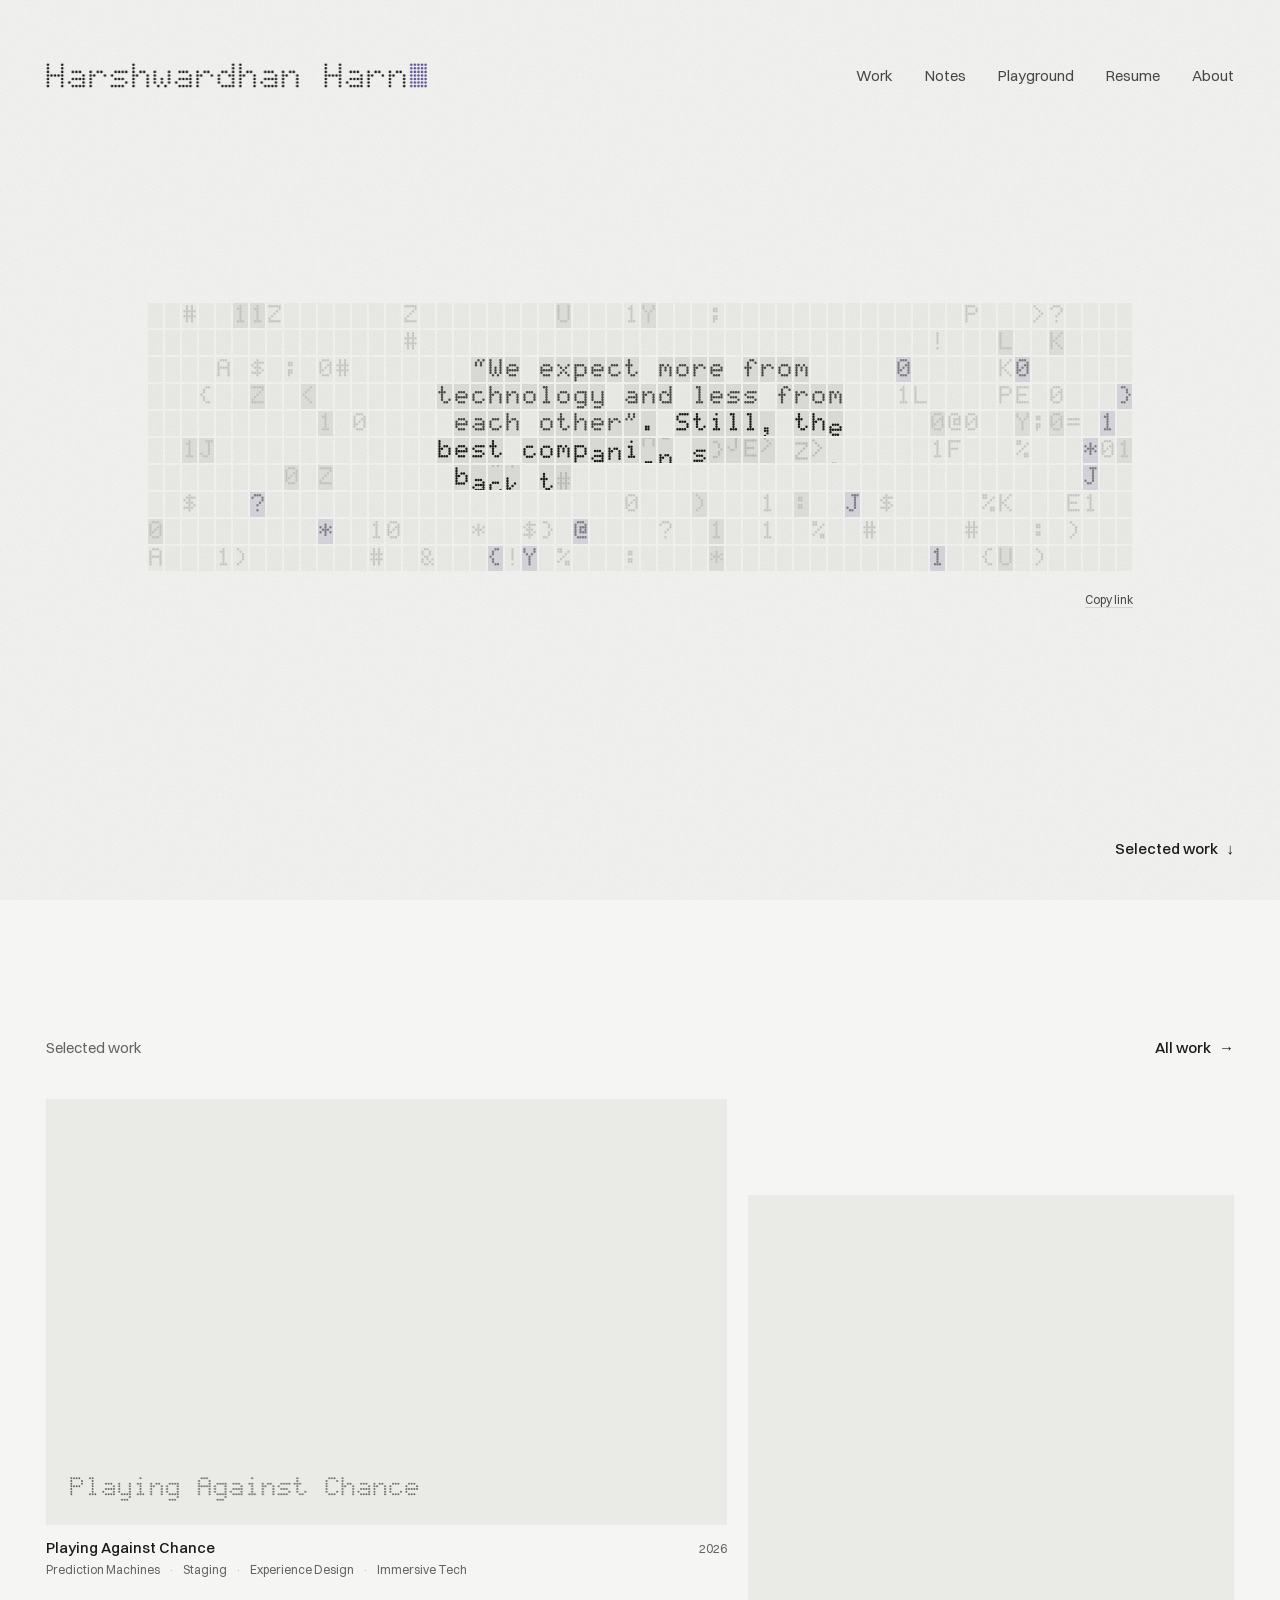
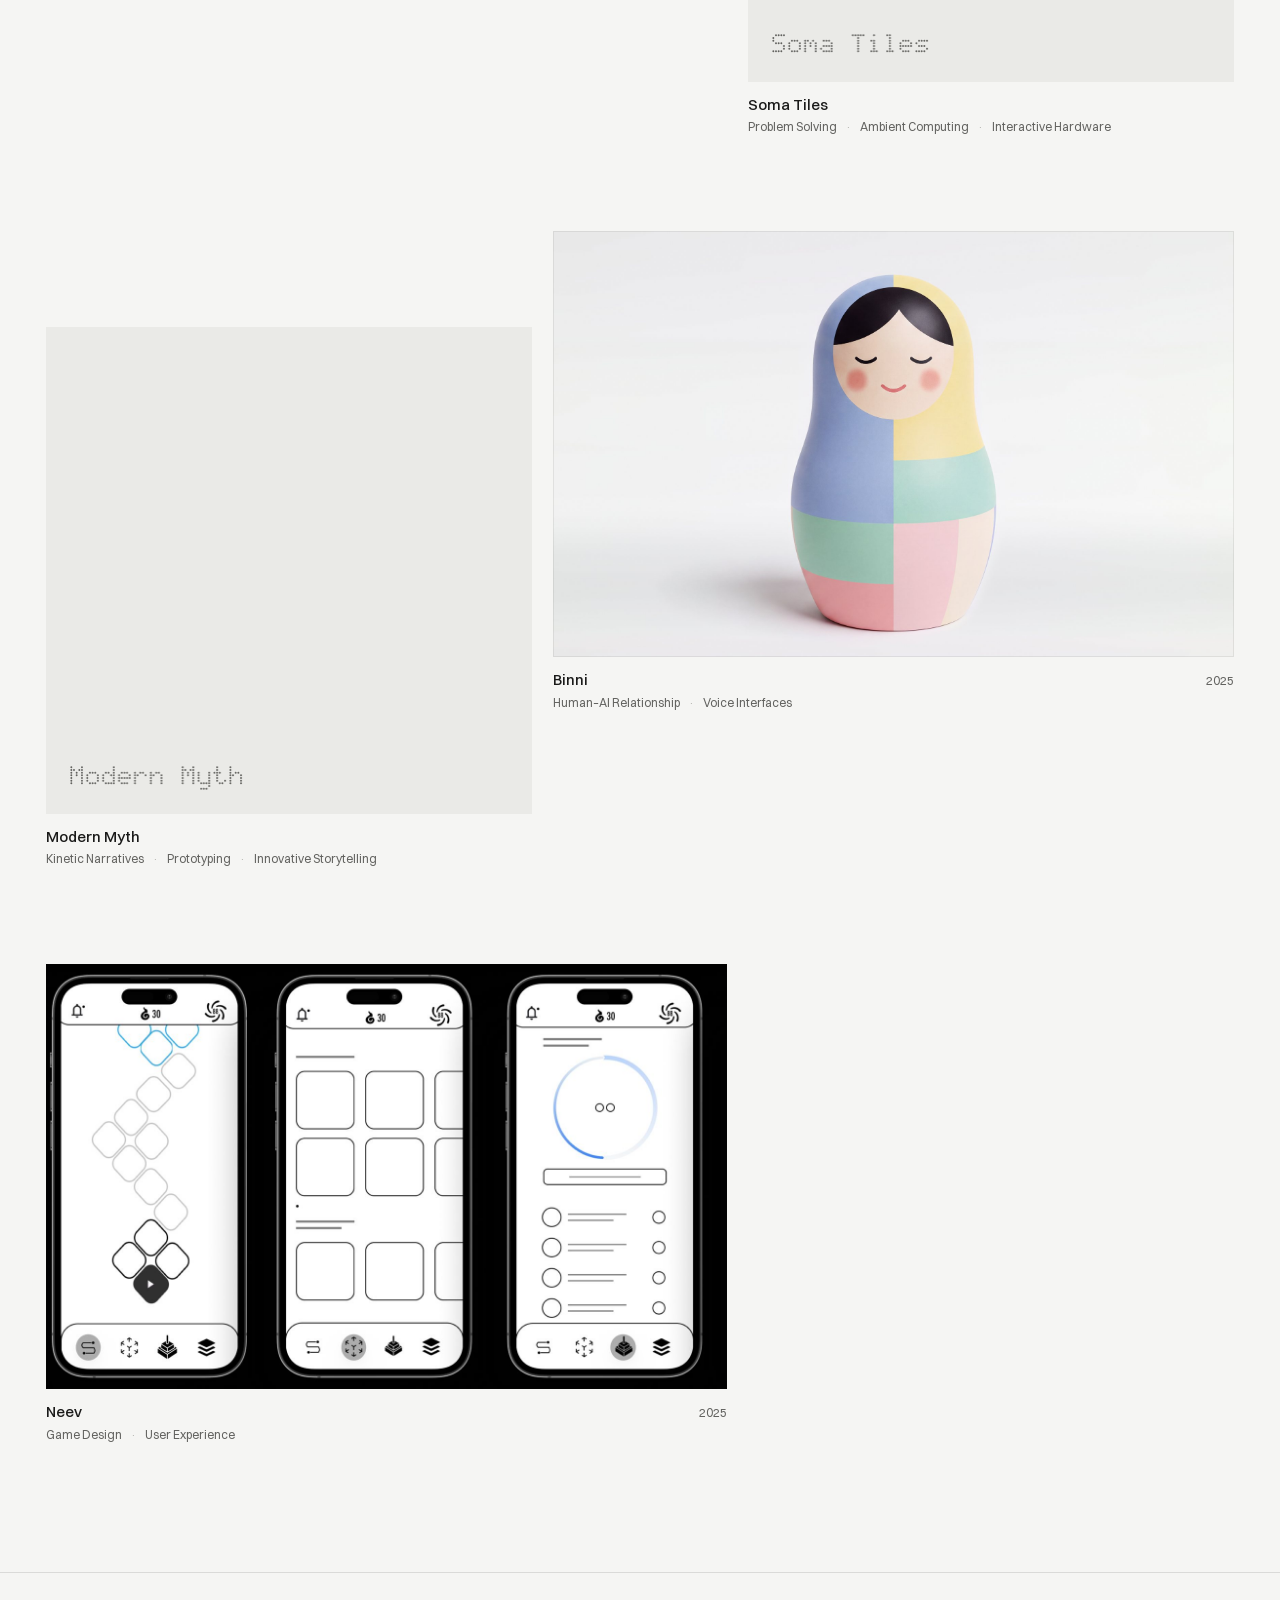
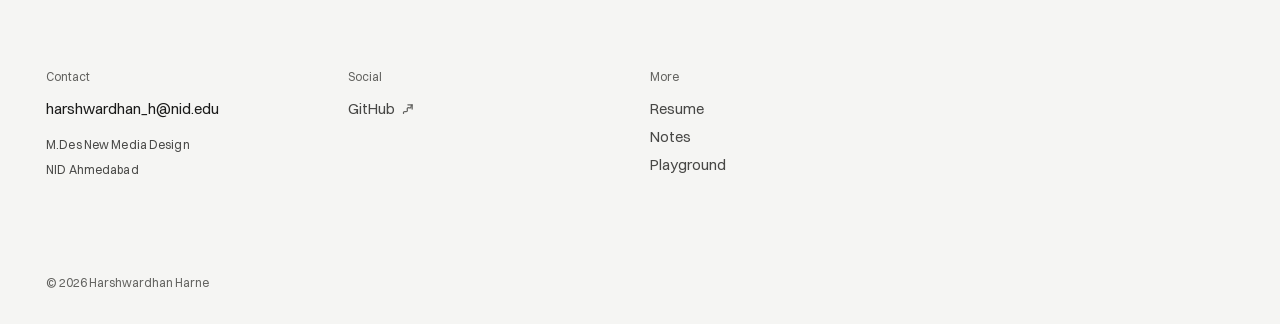
==== commit d2de1004: "Lighter, neutral background instead of the yellowish off-white - bg #eeede8 → #f5f5f3, surfaces and " ====
--- a/index.html
+++ b/index.html
@@ -7,7 +7,7 @@
   <meta name="description" content="Harshwardhan Harne, designer. M.Des New Media Design, NID Ahmedabad.">
   <meta property="og:title" content="Harshwardhan Harne">
   <meta property="og:description" content="Designer. M.Des New Media Design, NID Ahmedabad.">
-  <meta name="theme-color" content="#eeede8">
+  <meta name="theme-color" content="#f5f5f3">
   <link rel="icon" href="assets/favicon.svg" type="image/svg+xml">
   <link rel="preload" href="assets/fonts/switzer-400-normal.woff2" as="font" type="font/woff2" crossorigin>
   <link rel="preload" href="assets/fonts/switzer-500-normal.woff2" as="font" type="font/woff2" crossorigin>
--- a/assets/css/foundations.css
+++ b/assets/css/foundations.css
@@ -18,19 +18,19 @@
   color-scheme: light;
 
   /* ---------- Colour ----------
-     One light theme: matte off-white paper, warm near-black ink.
+     One light theme: near-white neutral paper, near-black ink.
      Neutrals carry everything; violet is reserved for four things only:
      the cursor, the active marker, resolved/found items, and the
      keyboard focus ring. Contrast ratios are against --bg. */
-  --bg:        #eeede8;   /* page — matte off-white, low chroma, no glare */
-  --surface:   #e5e3dd;   /* tiles, image wells — a shade darker, not white cards */
-  --surface-2: #dcdad3;   /* hover on surfaces */
-  --text:      #1b1a17;   /* primary text, lit dots — 14.9:1 */
-  --text-2:    #4a4842;   /* secondary text, body copy — 7.8:1 */
-  --muted:     #65635c;   /* labels, meta — 5.1:1 (4.7:1 on surface) */
-  --faint:     #bab8b0;   /* non-text only: unlit dots, disabled */
-  --rule:      rgba(27, 26, 23, 0.12);   /* hairlines */
-  --accent:    #5e5297;   /* matte violet: dusty, low saturation — 5.7:1; white on it 6.7:1 */
+  --bg:        #f5f5f3;   /* page — near-white, neutral (no yellow), not pure white */
+  --surface:   #eaeae7;   /* tiles, image wells — a shade darker, not white cards */
+  --surface-2: #e0e0dc;   /* hover on surfaces */
+  --text:      #1a1a19;   /* primary text, lit dots — 16:1 */
+  --text-2:    #474745;   /* secondary text, body copy — 8.5:1 */
+  --muted:     #62625f;   /* labels, meta — 5.6:1 (5.1:1 on surface) */
+  --faint:     #b9b9b5;   /* non-text only: unlit dots, disabled */
+  --rule:      rgba(26, 26, 25, 0.12);   /* hairlines */
+  --accent:    #5e5297;   /* matte violet: dusty, low saturation — 6.1:1; white on it 6.7:1 */
   --accent-soft: rgba(94, 82, 151, 0.10);  /* tints: selection wash, grid overlays */
   --grain:     0.05;      /* strength of the matte paper grain; 0 turns it off */
 
--- a/assets/css/site.css
+++ b/assets/css/site.css
@@ -76,6 +76,7 @@
 .tile.narrow .tile-media { aspect-ratio: 1 / 1; }
 .tile-media [data-dots] { position: absolute; left: var(--s-5); right: var(--s-5); bottom: var(--s-5); color: var(--muted); transition: color var(--dur-base) var(--ease-out); }
 .tile-media img { transition: transform var(--dur-slow) var(--ease-out); }
+.tile-media.is-diagram img { object-fit: contain; padding: 9%; }   /* line drawings sit whole on the panel */
 .tile:hover .tile-media { background: var(--surface-2); }
 .tile:hover .tile-media [data-dots] { color: var(--text); }
 .tile:hover .tile-media img { transform: scale(1.015); }
@@ -126,6 +127,127 @@
   .tile.narrow .tile-media { aspect-ratio: 4 / 3; }
   .page-intro { padding-block: var(--s-7) var(--s-6); }
   .work-grid { grid-template-columns: 1fr; gap: var(--s-7); }
+}
+
+/* ---------- Case study ----------
+   One quiet reading column (cols 4–11) with section labels hanging in
+   the left margin. Diagrams sit on a surface panel; photos run plain.
+   Text stays short; visuals carry the weight. */
+.cs-intro { padding-block: var(--s-9) var(--s-7); display: grid; gap: var(--s-4); }
+.cs-summary { font-size: var(--t-lead); line-height: var(--lh-lead); letter-spacing: var(--tr-lead); color: var(--text-2); max-width: 40ch; }
+.cs-facts { display: grid; grid-template-columns: repeat(auto-fit, minmax(160px, 1fr)); gap: var(--s-4) var(--gutter); margin-top: var(--s-5); padding-top: var(--s-5); border-top: 1px solid var(--rule); }
+.cs-facts dt { font-size: var(--t-caption); color: var(--muted); margin-bottom: var(--s-1); }
+.cs-facts dd { font-size: var(--t-ui); line-height: var(--lh-ui); color: var(--text); }
+
+.cs-body { display: grid; grid-template-columns: repeat(12, minmax(0, 1fr)); column-gap: var(--gutter); row-gap: var(--s-6); padding-bottom: var(--s-9); }
+.cs-body > * { grid-column: 4 / span 8; }
+.cs-section { grid-column: 1 / -1; display: grid; grid-template-columns: repeat(12, minmax(0, 1fr)); column-gap: var(--gutter); margin-top: var(--s-9); padding-top: var(--s-4); border-top: 1px solid var(--rule); }
+.cs-section .cs-label { grid-column: 1 / span 3; padding-top: 0.45em; }
+.cs-section .cs-title, .cs-section .cs-sub { grid-column: 4 / span 8; }
+.cs-label { font-size: var(--t-caption); letter-spacing: var(--tr-caption); color: var(--muted); }
+.cs-title { font-size: var(--t-heading); line-height: var(--lh-heading); letter-spacing: var(--tr-heading); font-weight: var(--w-medium); text-wrap: balance; }
+.cs-sub { margin-top: var(--s-2); font-size: var(--t-ui); color: var(--muted); }
+
+.cs-text { max-width: var(--measure); color: var(--text-2); }
+.cs-text p + p { margin-top: 1em; }
+.cs-question { font-size: var(--t-lead); line-height: var(--lh-lead); letter-spacing: var(--tr-lead); color: var(--text); max-width: 46ch; padding-left: var(--s-4); border-left: 2px solid var(--text); }
+.cs-source { display: block; margin-top: var(--s-2); font-size: var(--t-caption); line-height: var(--lh-caption); color: var(--muted); }
+
+.cs-stats { display: grid; grid-template-columns: repeat(3, minmax(0, 1fr)); gap: var(--gutter); }
+.cs-stat { display: grid; align-content: start; gap: var(--s-2); padding-top: var(--s-3); border-top: 1px solid var(--rule); }
+.cs-stat-value { font-size: var(--t-display); line-height: 1; letter-spacing: var(--tr-display); font-weight: var(--w-medium); color: var(--text); }
+.cs-stat-label { font-size: var(--t-ui); line-height: var(--lh-ui); color: var(--text-2); }
+.cs-stat .cs-source { margin-top: 0; }
+
+.cs-compare { display: grid; grid-template-columns: 1fr 1fr; gap: var(--gutter); }
+.cs-side { padding: var(--s-5); background: var(--surface); }
+.cs-side h3, .cs-card h3, .cs-list h3 { font-size: var(--t-ui); line-height: var(--lh-ui); font-weight: var(--w-medium); color: var(--text); margin-bottom: var(--s-2); }
+.cs-side p, .cs-card p { font-size: var(--t-ui); line-height: 1.55; color: var(--text-2); }
+
+.cs-chart { display: grid; gap: var(--s-3); }
+.cs-chart-q { font-size: var(--t-ui); color: var(--text); }
+.cs-bars { display: grid; gap: var(--s-2); }
+.cs-bars li { display: grid; grid-template-columns: minmax(0, 15em) 1fr 4.5em; align-items: center; gap: var(--s-4); font-size: var(--t-caption); color: var(--text-2); }
+.cs-bar { height: 10px; background: var(--surface); }
+.cs-bar i { display: block; height: 100%; background: var(--text); }
+.cs-bar-n { color: var(--muted); text-align: right; }
+.cs-split { display: flex; height: 10px; gap: 2px; }
+.cs-split-key { display: flex; flex-wrap: wrap; gap: var(--s-1) var(--s-5); font-size: var(--t-caption); color: var(--text-2); }
+.cs-split-key li { display: flex; align-items: center; gap: var(--s-2); }
+.cs-split-key span { color: var(--muted); }
+.cs-split-key i { width: 8px; height: 8px; }
+.tone-0 { background: var(--text); } .tone-1 { background: var(--muted); } .tone-2 { background: var(--faint); }
+
+.cs-cards { display: grid; gap: var(--gutter); }
+.cs-cards.cols-2 { grid-template-columns: 1fr 1fr; } .cs-cards.cols-3 { grid-template-columns: repeat(3, 1fr); }
+.cs-card { padding-top: var(--s-3); border-top: 1px solid var(--rule); }
+.cs-kicker { display: block; font-size: var(--t-caption); color: var(--muted); margin-bottom: var(--s-1); }
+.cs-card-list { display: grid; gap: var(--s-1); margin-top: var(--s-1); font-size: var(--t-ui); color: var(--text-2); }
+.cs-card-list li::before { content: "— "; color: var(--faint); }
+.cs-list ul { display: grid; gap: var(--s-1); font-size: var(--t-ui); color: var(--text-2); }
+.cs-list li::before { content: "— "; color: var(--faint); }
+
+.cs-figure { margin: 0; }
+.cs-figure.size-full { grid-column: 1 / -1; }
+.cs-figure.size-wide { grid-column: 4 / -1; }
+.cs-figure.size-half { grid-column: 4 / span 5; }
+.cs-figure.is-diagram .cs-figure-media { background: var(--surface); padding: clamp(24px, 5%, 64px); display: grid; place-items: center; }
+.cs-figure.is-diagram img { max-height: 520px; width: auto; max-width: 100%; }
+.cs-figure.size-full.is-diagram img { max-height: 620px; }
+.cs-figure.is-photo img { width: 100%; }
+.cs-figure figcaption, .cs-lotus figcaption { margin-top: var(--s-2); font-size: var(--t-caption); color: var(--muted); }
+
+.cs-pair { grid-column: 1 / -1; display: grid; grid-template-columns: 1fr 1fr; gap: var(--gutter); align-items: stretch; }
+.cs-pair .cs-figure { display: flex; flex-direction: column; }
+.cs-pair .cs-figure-media { flex: 1; display: grid; place-items: center; }
+.cs-pair .is-photo .cs-figure-media img { height: 100%; object-fit: cover; }
+.cs-pair .is-diagram img { max-height: 380px; }
+.cs-side-by-side { grid-column: 1 / -1; display: grid; grid-template-columns: repeat(12, minmax(0, 1fr)); column-gap: var(--gutter); row-gap: var(--s-5); align-items: center; }
+.cs-side-by-side .cs-figure { grid-column: 1 / span 6; }
+.cs-side-by-side .cs-side-text { grid-column: 8 / span 5; display: grid; gap: var(--s-5); }
+.cs-side-by-side.flip .cs-figure { grid-column: 7 / span 6; grid-row: 1; }
+.cs-side-by-side.flip .cs-side-text { grid-column: 1 / span 5; grid-row: 1; }
+.cs-side-by-side .cs-cards { grid-template-columns: 1fr; }
+
+.cs-lotus { grid-column: 2 / span 10; margin: 0; }
+.cs-lotus-svg { width: 100%; height: auto; overflow: visible; }
+.cs-lotus .lp { fill: rgba(27, 26, 23, 0.035); stroke: var(--text); stroke-width: 1.1; }
+.cs-lotus .lp-core { fill: rgba(27, 26, 23, 0.09); }
+.cs-lotus .lc { fill: var(--text); }
+.cs-lotus .lct { fill: var(--bg); font: 500 17px var(--font); }
+.cs-lotus .lt { fill: var(--text); font: 500 15px var(--font); }
+.cs-lotus .ln { fill: var(--text-2); font: 400 14px var(--font); }
+.cs-lotus .ll { stroke: var(--faint); stroke-width: 1; fill: none; }
+.cs-lotus-list { display: none; }
+
+.cs-sources { border-top: 1px solid var(--rule); padding-top: var(--s-4); margin-top: var(--s-7); }
+.cs-sources h3 { font-size: var(--t-caption); font-weight: var(--w-regular); color: var(--muted); margin-bottom: var(--s-2); }
+.cs-sources ol { list-style: decimal; padding-left: 1.2em; display: grid; gap: var(--s-1); font-size: var(--t-caption); color: var(--text-2); }
+
+.cs-next { display: grid; gap: var(--s-3); padding-block: var(--s-7) var(--s-10); border-top: 1px solid var(--rule); }
+.cs-next-link { display: inline-flex; align-items: center; gap: var(--s-4); width: fit-content; color: var(--text); }
+.cs-next-link .arrow { font-size: var(--t-heading); transition: transform var(--dur-base) var(--ease-out); }
+.cs-next-link:hover .arrow { transform: translateX(6px); }
+
+@media (max-width: 900px) {
+  .cs-body > *, .cs-figure.size-wide, .cs-figure.size-half, .cs-lotus { grid-column: 1 / -1; }
+  .cs-section .cs-label { grid-column: 1 / -1; padding-top: 0; margin-bottom: var(--s-2); }
+  .cs-section .cs-title, .cs-section .cs-sub { grid-column: 1 / -1; }
+  .cs-side-by-side .cs-figure, .cs-side-by-side .cs-side-text,
+  .cs-side-by-side.flip .cs-figure, .cs-side-by-side.flip .cs-side-text { grid-column: 1 / -1; grid-row: auto; }
+}
+@media (max-width: 720px) {
+  .cs-body { row-gap: var(--s-5); }
+  .cs-section { margin-top: var(--s-8); }
+  .cs-stats, .cs-compare, .cs-cards.cols-2, .cs-cards.cols-3, .cs-pair { grid-template-columns: 1fr; }
+  .cs-stat-value { font-size: var(--t-heading); }
+  .cs-bars li { grid-template-columns: 1fr 3.6em; }
+  .cs-bars .cs-bar { grid-column: 1 / -1; grid-row: 2; }
+  .cs-lotus .notes { display: none; }
+  .cs-lotus .lt { font-size: 17px; } .cs-lotus .lct { font-size: 21px; }
+  .cs-lotus-list { display: grid; gap: var(--s-3); margin-top: var(--s-5); }
+  .cs-lotus-list dt { font-size: var(--t-caption); color: var(--text); font-weight: var(--w-medium); }
+  .cs-lotus-list dd { font-size: var(--t-caption); color: var(--text-2); }
 }
 
 /* ---------- Footer ----------
@@ -148,3 +270,247 @@
   .site-footer { padding-block: var(--s-8) var(--s-5); }
   .foot-base { margin-top: var(--s-5); }
 }
+
+/* ===================== RESUME ===================== */
+.cv { padding-bottom: var(--s-10); }
+.cv-lead { font-size: var(--t-lead); line-height: var(--lh-lead); letter-spacing: var(--tr-lead); color: var(--text); max-width: 34ch; margin-left: calc((100% + var(--gutter)) / 12 * 3); }
+.cv-lead-2 { margin-top: var(--s-3); color: var(--text-2); }
+.cv-section { display: grid; grid-template-columns: repeat(12, minmax(0, 1fr)); column-gap: var(--gutter); row-gap: var(--s-4); margin-top: var(--s-8); padding-top: var(--s-4); border-top: 1px solid var(--rule); }
+.cv-section > .cs-label { grid-column: 1 / span 3; padding-top: 0.3em; font-weight: var(--w-regular, 400); }
+.cv-section > :not(.cs-label) { grid-column: 4 / span 8; }
+.cv-list { display: grid; gap: var(--s-6); }
+.cv-head { display: flex; justify-content: space-between; align-items: baseline; gap: var(--s-2) var(--s-5); flex-wrap: wrap; }
+.cv-head h3 { font-size: var(--t-body); line-height: var(--lh-body); font-weight: var(--w-medium); color: var(--text); }
+.cv-date { font-size: var(--t-ui); color: var(--muted); font-variant-numeric: tabular-nums; white-space: nowrap; }
+.cv-where { font-size: var(--t-ui); line-height: var(--lh-ui); color: var(--text-2); margin-top: var(--s-1); }
+.cv-points { display: grid; gap: var(--s-2); margin-top: var(--s-3); max-width: var(--measure); font-size: var(--t-ui); line-height: var(--lh-ui); color: var(--text-2); }
+.cv-points li { padding-left: 1.2em; text-indent: -1.2em; }
+.cv-points li::before { content: "— "; color: var(--faint); }
+.cv-skills { display: grid; grid-template-columns: repeat(2, minmax(0, 1fr)); gap: var(--s-2) var(--gutter); font-size: var(--t-ui); line-height: var(--lh-ui); color: var(--text-2); }
+.cv-plain { font-size: var(--t-ui); line-height: var(--lh-ui); color: var(--text-2); max-width: var(--measure); }
+
+/* ===================== ABOUT ===================== */
+.about { display: grid; grid-template-columns: repeat(12, minmax(0, 1fr)); column-gap: var(--gutter); row-gap: var(--s-7); align-items: start; padding-bottom: var(--s-10); }
+.about-photo { grid-column: 1 / span 6; background: var(--surface); }
+.about-photo img { display: block; width: 100%; height: auto; }
+.about-text { grid-column: 8 / span 5; display: grid; gap: var(--s-5); }
+.about-lead { font-size: var(--t-lead); line-height: var(--lh-lead); letter-spacing: var(--tr-lead); color: var(--text); text-wrap: balance; }
+.about-facts { display: grid; gap: var(--s-3); padding-top: var(--s-4); border-top: 1px solid var(--rule); }
+.about-facts dt { font-size: var(--t-caption); letter-spacing: var(--tr-caption); color: var(--muted); }
+.about-facts dd { font-size: var(--t-ui); line-height: var(--lh-ui); color: var(--text); margin-top: 2px; }
+.about-links { display: flex; flex-wrap: wrap; gap: var(--s-3) var(--s-6); }
+
+@media (max-width: 900px) {
+  .cv-lead { margin-left: 0; }
+  .cv-section > .cs-label, .cv-section > :not(.cs-label) { grid-column: 1 / -1; }
+  .about-photo, .about-text { grid-column: 1 / -1; }
+  .about-text { max-width: var(--measure); }
+}
+@media (max-width: 720px) { .cv-skills { grid-template-columns: 1fr; } }
+
+/* ===================== CASE STUDY: drawn system diagrams ===================== */
+.cs-quote { grid-column: 2 / span 10; margin: var(--s-6) 0 0; }
+.cs-quote p { font-size: var(--t-heading); line-height: var(--lh-heading); letter-spacing: var(--tr-heading); color: var(--text); text-wrap: balance; max-width: 30ch; }
+.cs-quote footer { margin-top: var(--s-4); font-size: var(--t-ui); color: var(--muted); }
+.cs-statement { font-size: var(--t-heading); line-height: var(--lh-heading); letter-spacing: var(--tr-heading); font-weight: var(--w-medium); color: var(--text); }
+
+.cs-bubbles { grid-column: 2 / span 10; max-width: 780px; justify-self: center; display: flex; flex-wrap: wrap; justify-content: center; align-items: center; gap: var(--s-4) var(--s-5); padding: var(--s-6) 0; }
+.cs-bubble { display: grid; place-items: center; text-align: center; border-radius: 50%; border: 1px solid var(--text); color: var(--text); font-size: var(--t-ui); line-height: 1.3; padding: 18px; text-wrap: balance; }
+.cs-bubble.s-s { width: 128px; height: 128px; font-size: var(--t-caption); }
+.cs-bubble.s-m { width: 152px; height: 152px; }
+.cs-bubble.s-l { width: 176px; height: 176px; }
+.cs-bubble.is-center { width: 168px; height: 168px; background: var(--text); color: var(--bg); border-color: var(--text); font-weight: var(--w-medium); }
+
+.cs-stairs { grid-column: 1 / -1; display: grid; grid-template-columns: repeat(var(--n), minmax(0, 1fr)); gap: 0 var(--gutter); align-items: start; padding-top: var(--s-4); }
+.cs-stair { margin-top: calc((var(--n) - 1 - var(--k)) * 56px); }
+.cs-stair h3 { font-size: var(--t-body); font-weight: var(--w-medium); color: var(--text); margin-bottom: var(--s-3); }
+.cs-stair-q { display: grid; gap: var(--s-2); font-size: var(--t-ui); line-height: var(--lh-ui); color: var(--text-2); min-height: 6.5em; }
+.cs-stair-line { height: 56px; margin: var(--s-4) 0 var(--s-4) calc(var(--gutter) / -2); border-top: 1.5px solid var(--text); border-left: 1.5px solid var(--text); }
+.cs-stair:first-child .cs-stair-line { border-left: 0; margin-left: 0; }
+.cs-stair-a { display: grid; gap: var(--s-1); margin-top: -40px; font-size: var(--t-ui); line-height: var(--lh-ui); color: var(--text); }
+.cs-stair-a li::before { content: "— "; color: var(--faint); }
+
+.cs-dg { grid-column: 1 / -1; margin: 0; }
+.cs-dg-svg { display: block; width: 100%; height: auto; overflow: visible; }
+.cs-dg .dg-box { fill: var(--surface); stroke: none; }
+.cs-dg .dg-out { fill: none; stroke: var(--text); stroke-width: 1.2; }
+.cs-dg .dg-pill { fill: var(--bg); stroke: var(--rule-strong, rgba(27,26,23,.18)); stroke-width: 1; }
+.cs-dg .dg-k { fill: var(--muted); font: 400 13px var(--font); letter-spacing: .02em; }
+.cs-dg .dg-t { fill: var(--text); font: 500 22px var(--font); letter-spacing: -0.01em; }
+.cs-dg .dg-i { fill: var(--text); font: 500 15px var(--font); }
+.cs-dg .dg-s { fill: var(--text-2); font: 400 13px var(--font); }
+.cs-dg .dg-l { fill: var(--text-2); font: 400 13px var(--font); }
+.cs-dg .dg-a { fill: none; stroke: var(--text); stroke-width: 1.3; }
+.cs-dg .dg-head { fill: none; stroke: var(--text); stroke-width: 1.4; stroke-linecap: round; stroke-linejoin: round; }
+.cs-dg .dg-path { fill: none; stroke: var(--faint); stroke-width: 1.2; }
+.cs-dg .dg-fade { fill: none; stroke: var(--faint); stroke-width: 1.2; stroke-dasharray: 3 5; }
+.cs-dg .dg-dot { fill: var(--text-2); }
+.cs-dg .dg-arc { stroke: var(--text); stroke-width: 1.5; }
+.cs-dg .dg-arc.tone-0 { fill: var(--text); } .cs-dg .dg-arc.tone-1 { fill: var(--text-2); } .cs-dg .dg-arc.tone-2 { fill: var(--surface-2); }
+.cs-dg .dg-next { fill: var(--bg); stroke: var(--faint); stroke-width: 1.5; stroke-dasharray: 3 3; }
+.cs-dg .dg-tl { fill: var(--text); font: 500 19px var(--font); }
+.cs-dg .dg-tl.muted { fill: var(--muted); font-weight: 400; }
+.cs-dg .dg-disc { fill: var(--surface); }
+.cs-dg .dg-ring { fill: rgba(27, 26, 23, 0.03); stroke: var(--text); stroke-width: 1.4; }
+.cs-dg .dg-n { fill: var(--text-2); font: 400 15px var(--font); font-style: italic; }
+.cs-dg .dg-lead { fill: none; stroke: var(--faint); stroke-width: 1; }
+.cs-dg figcaption { margin-top: var(--s-3); font-size: var(--t-caption); color: var(--muted); }
+.cs-track { grid-column: 4 / span 6; }
+.cs-track .dg-tl { font-size: 17px; }
+.cs-track-key { display: flex; gap: var(--s-5); margin-top: var(--s-3); font-size: var(--t-caption); color: var(--muted); }
+.cs-track-key li { display: flex; align-items: center; gap: var(--s-2); }
+.cs-track-key i { display: inline-block; border-radius: 50%; background: var(--text); }
+.cs-track-key .k-arc { width: 12px; height: 12px; } .cs-track-key .k-card { width: 5px; height: 5px; background: var(--text-2); }
+.cs-venn { grid-column: 3 / span 8; }
+.cs-sys-list { display: none; }
+
+.cs-scn { grid-column: 1 / -1; display: grid; grid-template-columns: 1fr 2fr; gap: var(--s-6) var(--gutter); align-items: start; }
+.cs-scn-col .cs-kicker { margin-bottom: var(--s-3); }
+.cs-scn-flow { display: grid; grid-template-columns: 1fr auto 1fr; gap: var(--s-3); align-items: start; }
+.cs-scn-then { align-self: center; }
+.cs-scn-card { background: var(--surface); border-radius: 22px; padding: var(--s-5) var(--s-4) var(--s-4); display: grid; gap: var(--s-4); }
+.cs-scn-q { font-size: var(--t-ui); line-height: var(--lh-ui); color: var(--text); text-wrap: pretty; }
+.cs-scn-opts { display: grid; gap: var(--s-2); }
+.cs-scn-opts li { background: var(--text); color: var(--bg); border-radius: 999px; padding: 8px 16px; font-size: var(--t-caption); line-height: 1.35; }
+.cs-scn-submit { justify-self: center; border: 1px solid var(--text); border-radius: 999px; padding: 6px 28px; font-size: var(--t-caption); color: var(--text); }
+.cs-scn-then { font-size: var(--t-lead); color: var(--muted); }
+.cs-figure.is-dark .cs-figure-media { background: #0d0d0c; }
+
+@media (max-width: 900px) {
+  .cs-quote, .cs-bubbles, .cs-track, .cs-venn { grid-column: 1 / -1; }
+  .cs-stairs { grid-template-columns: 1fr; gap: var(--s-6); }
+  .cs-stair { margin-top: 0; }
+  .cs-stair-q { min-height: 0; }
+  .cs-stair-line { height: 0; margin: var(--s-3) 0; border-left: 0; margin-left: 0; }
+  .cs-stair-a { margin-top: 0; }
+  .cs-system .cs-dg-svg { display: none; }
+  .cs-sys-list { display: grid; gap: var(--s-4); }
+  .cs-sys-col { background: var(--surface); padding: var(--s-4); }
+  .cs-sys-col h3 { font-size: var(--t-body); font-weight: var(--w-medium); margin-bottom: var(--s-2); }
+  .cs-sys-col li { font-size: var(--t-ui); color: var(--text); padding: 6px 0; border-top: 1px solid var(--rule); }
+  .cs-sys-col li span { display: block; font-size: var(--t-caption); color: var(--text-2); }
+  .cs-sys-flows { display: grid; gap: var(--s-2); font-size: var(--t-ui); color: var(--text-2); margin-top: var(--s-2); }
+  .cs-sys-flows b { font-weight: var(--w-medium); color: var(--text); display: block; }
+  .cs-scn { grid-template-columns: 1fr; }
+}
+@media (max-width: 720px) {
+  .cs-bubbles { gap: var(--s-2); }
+  .cs-bubble.s-s { width: 104px; height: 104px; } .cs-bubble.s-m { width: 118px; height: 118px; font-size: var(--t-caption); } .cs-bubble.s-l { width: 132px; height: 132px; font-size: var(--t-caption); } .cs-bubble.is-center { width: 128px; height: 128px; font-size: var(--t-caption); }
+  .cs-scn-flow { grid-template-columns: 1fr; }
+  .cs-scn-then { transform: rotate(90deg); justify-self: center; }
+  .cs-venn .notes { display: none; }
+  .cs-venn .cs-lotus-list { display: grid; gap: var(--s-3); margin-top: var(--s-5); }
+  .cs-venn .dg-tl { font-size: 24px; }
+  .cs-track .dg-tl { font-size: 24px; }
+}
+
+.cs-identity { grid-column: 1 / -1; display: grid; grid-template-columns: repeat(12, minmax(0, 1fr)); column-gap: var(--gutter); row-gap: var(--s-6); align-items: center; }
+.cs-identity-icon { grid-column: 1 / span 5; margin: 0; background: #fff; }
+.cs-identity-icon img { display: block; width: 100%; height: auto; }
+.cs-identity-spec { grid-column: 7 / span 6; display: grid; gap: var(--s-6); }
+.cs-specimen { display: grid; gap: 2px; margin-top: var(--s-2); font-family: Futura, "Futura PT", "Century Gothic", "Avenir Next", var(--font); font-size: 40px; line-height: 1.1; color: var(--text); }
+.cs-swatches { display: grid; grid-template-columns: 1fr 1fr; margin-top: var(--s-2); border: 1px solid var(--rule); }
+.cs-swatches span { height: 64px; position: relative; }
+.cs-swatches b { position: absolute; left: 0; bottom: -24px; font-size: var(--t-caption); font-weight: 400; color: var(--muted); }
+@media (max-width: 900px) { .cs-identity-icon, .cs-identity-spec { grid-column: 1 / -1; } }
+@media (max-width: 720px) { .cs-specimen { font-size: 32px; } .cs-track .dg-tl { font-size: 24px; } }
+@media (max-width: 720px) {
+  .cs-figure.is-dark .cs-figure-media { overflow-x: auto; -webkit-overflow-scrolling: touch; }
+  .cs-figure.is-dark .cs-figure-media img { width: 760px; max-width: none; }
+}
+
+/* ---------- PLAYING AGAINST CHANCE: chance is violet ---------- */
+.cs-card.is-chance { border-top-color: var(--accent); }
+.cs-card.is-chance .cs-kicker { color: var(--accent); }
+.cs-dg .is-chance.dg-a, .cs-dg .dg-head.is-chance { stroke: var(--accent); }
+.cs-dg .dg-pill.is-chance { fill: var(--accent-soft); stroke: var(--accent); }
+.cs-dg .dg-arc.is-chance { fill: var(--accent); stroke: var(--accent); }
+.cs-dg .dashed { stroke-dasharray: 4 5; }
+.cs-dg .dg-pill.dashed { fill: none; stroke: var(--muted); }
+.cs-dg-alt { display: none; }
+.cs-dg-alt .is-chance > b, .cs-dg-alt b.is-chance, .is-chance > b, b.is-chance { color: var(--accent); font-weight: var(--w-medium); }
+
+/* versions in a row */
+.cs-evo { grid-column: 1 / -1; display: grid; grid-template-columns: repeat(var(--n), minmax(0, 1fr)); gap: 0 var(--gutter); position: relative; padding-top: var(--s-2); }
+.cs-evo::before { content: ""; position: absolute; left: 0; right: 0; top: calc(var(--s-2) + 6px); border-top: 1px solid var(--faint); }
+.cs-evo li { position: relative; display: grid; align-content: start; gap: var(--s-1); padding-top: var(--s-5); }
+.cs-evo-dot { position: absolute; top: 0; left: 0; width: 13px; height: 13px; border-radius: 50%; background: var(--bg); border: 1.5px solid var(--text-2); }
+.cs-evo li.is-now .cs-evo-dot { background: var(--text); border-color: var(--text); }
+.cs-evo h3 { font-size: var(--t-ui); line-height: var(--lh-ui); font-weight: var(--w-medium); color: var(--text); }
+.cs-evo p { font-size: var(--t-caption); line-height: 1.5; color: var(--text-2); }
+.cs-evo-gave { justify-self: start; margin-top: var(--s-2); font-size: var(--t-caption); color: var(--text); border: 1px solid var(--rule); border-radius: 999px; padding: 2px 10px; }
+
+/* the Chosen flow, the fluke, the pipeline */
+.cs-chosen { grid-column: 2 / span 10; }
+.cs-fluke { grid-column: 2 / span 10; }
+.cs-fluke .dg-n { font-size: 16px; }
+.cs-dg-alt { gap: var(--s-2); font-size: var(--t-ui); line-height: 1.5; color: var(--text-2); }
+ol.cs-dg-alt { counter-reset: step; }
+ol.cs-dg-alt > li { counter-increment: step; position: relative; padding: var(--s-2) 0 var(--s-2) 2em; border-top: 1px solid var(--rule); }
+ol.cs-dg-alt > li::before { content: counter(step); position: absolute; left: 0; top: calc(var(--s-2) + 2px); color: var(--muted); font-size: var(--t-caption); }
+ol.cs-dg-alt > li > ul { display: grid; gap: var(--s-1); margin-top: var(--s-1); }
+ol.cs-dg-alt > li > ul li::before { content: "— "; color: var(--faint); }
+.cs-dg-alt b { color: var(--text); font-weight: var(--w-medium); }
+.cs-pipe-list > div { padding: var(--s-3) 0; border-top: 1px solid var(--rule); }
+
+/* targets: which faces count */
+.cs-targets ul { display: grid; gap: var(--s-2); }
+.cs-targets li { display: grid; grid-template-columns: 7.5em auto 1fr; align-items: center; gap: var(--s-4); padding: var(--s-2) 0; border-top: 1px solid var(--rule); }
+.cs-tg-label { font-size: var(--t-ui); color: var(--text); }
+.cs-tg-faces { display: flex; gap: 6px; }
+.cs-tg-target { font-size: var(--t-caption); color: var(--muted); }
+.cs-die { width: 30px; height: 30px; display: block; }
+.cs-die rect { fill: none; stroke: var(--faint); stroke-width: 1.5; }
+.cs-die circle { fill: var(--faint); }
+.cs-die.on rect { fill: var(--text); stroke: var(--text); }
+.cs-die.on circle { fill: var(--bg); }
+
+/* plaque cards: a name at rest, a line when you reach for it */
+.cs-plaques { grid-column: 1 / -1; display: grid; grid-template-columns: repeat(3, minmax(0, 1fr)); gap: var(--gutter); }
+.cs-plaque { position: relative; display: grid; align-content: start; gap: var(--s-1); min-height: 176px; padding: var(--s-4) var(--s-4) var(--s-6); background: rgba(255, 255, 255, 0.45); border: 1px solid var(--rule); border-radius: 14px; box-shadow: 0 1px 0 rgba(27, 26, 23, 0.04); transition: transform .35s var(--ease-out), box-shadow .35s var(--ease-out); }
+.cs-plaque h3 { font-size: var(--t-lead, 1.25rem); line-height: 1.25; font-weight: var(--w-medium); color: var(--text); }
+.cs-plaque p { font-size: var(--t-ui); line-height: 1.45; color: var(--text-2); font-style: italic; transition: opacity .35s var(--ease-out), transform .35s var(--ease-out); }
+.cs-plaque-target { position: absolute; left: var(--s-4); bottom: var(--s-3); font-size: var(--t-caption); color: var(--muted); }
+.cs-plaque-hint { display: none; grid-column: 1 / -1; font-size: var(--t-caption); color: var(--muted); }
+@media (hover: hover) {
+  .cs-plaque p { opacity: 0; transform: translateY(6px); }
+  .cs-plaque:hover, .cs-plaque:focus-visible { transform: translateY(-4px); box-shadow: 0 10px 24px rgba(27, 26, 23, 0.08); }
+  .cs-plaque:hover p, .cs-plaque:focus-visible p { opacity: 1; transform: none; }
+  .cs-plaque-hint { display: block; margin-top: calc(var(--s-4) * -1); }
+}
+@media (prefers-reduced-motion: reduce) { .cs-plaque, .cs-plaque p { transition: none; } }
+
+@media (max-width: 900px) {
+  .cs-evo { grid-template-columns: 1fr; gap: 0; padding-top: 0; }
+  .cs-evo::before { top: 6px; bottom: 6px; left: 6px; right: auto; border-top: 0; border-left: 1px solid var(--faint); }
+  .cs-evo li { padding: 0 0 var(--s-5) var(--s-6); }
+  .cs-evo li:last-child { padding-bottom: 0; }
+  .cs-chosen, .cs-fluke { grid-column: 1 / -1; }
+  .cs-plaques { grid-template-columns: 1fr 1fr; }
+}
+@media (max-width: 720px) {
+  .cs-chosen .cs-dg-svg, .cs-fluke .cs-dg-svg, .cs-pipeline .cs-dg-svg { display: none; }
+  .cs-chosen .cs-dg-alt, .cs-fluke .cs-dg-alt, .cs-pipeline .cs-dg-alt { display: grid; }
+  .cs-plaques { grid-template-columns: 1fr; }
+  .cs-plaque { min-height: 0; }
+  .cs-targets li { grid-template-columns: 1fr auto; row-gap: var(--s-1); }
+  .cs-tg-faces { grid-column: 1 / -1; grid-row: 2; }
+  .cs-die { width: 26px; height: 26px; }
+}
+
+/* the word "chance" under the centre piece: hover, focus or tap says what chance is */
+.sy-chance-wrap { position: relative; display: inline-block; }
+.sy-note .sy-chance { font: inherit; color: var(--accent); font-weight: var(--w-medium); cursor: help; text-decoration: underline dotted; text-decoration-color: rgba(94, 82, 151, 0.45); text-underline-offset: 0.25em; }
+.sy-tip {
+  position: absolute; z-index: 5; left: 50%; bottom: calc(100% + 10px); width: max-content; max-width: min(280px, 80vw);
+  transform: translate(calc(-50% + var(--shift, 0px)), 4px); opacity: 0; pointer-events: none;
+  padding: 10px 12px; background: var(--text); color: var(--bg); border-radius: 10px;
+  font-size: var(--t-caption); line-height: 1.45; letter-spacing: 0; text-align: left; white-space: normal;
+  transition: opacity .2s var(--ease-out), transform .2s var(--ease-out);
+}
+.sy-chance-wrap.is-open .sy-tip { opacity: 1; transform: translate(calc(-50% + var(--shift, 0px)), 0); pointer-events: auto; }
+@media (prefers-reduced-motion: reduce) { .sy-tip { transition: none; } }
+
+/* video: YouTube, Vimeo or a file, always 16:9 */
+.cs-video .cs-figure-media { aspect-ratio: 16 / 9; background: #0d0d0c; }
+.cs-video iframe, .cs-video video { display: block; width: 100%; height: 100%; border: 0; object-fit: cover; }
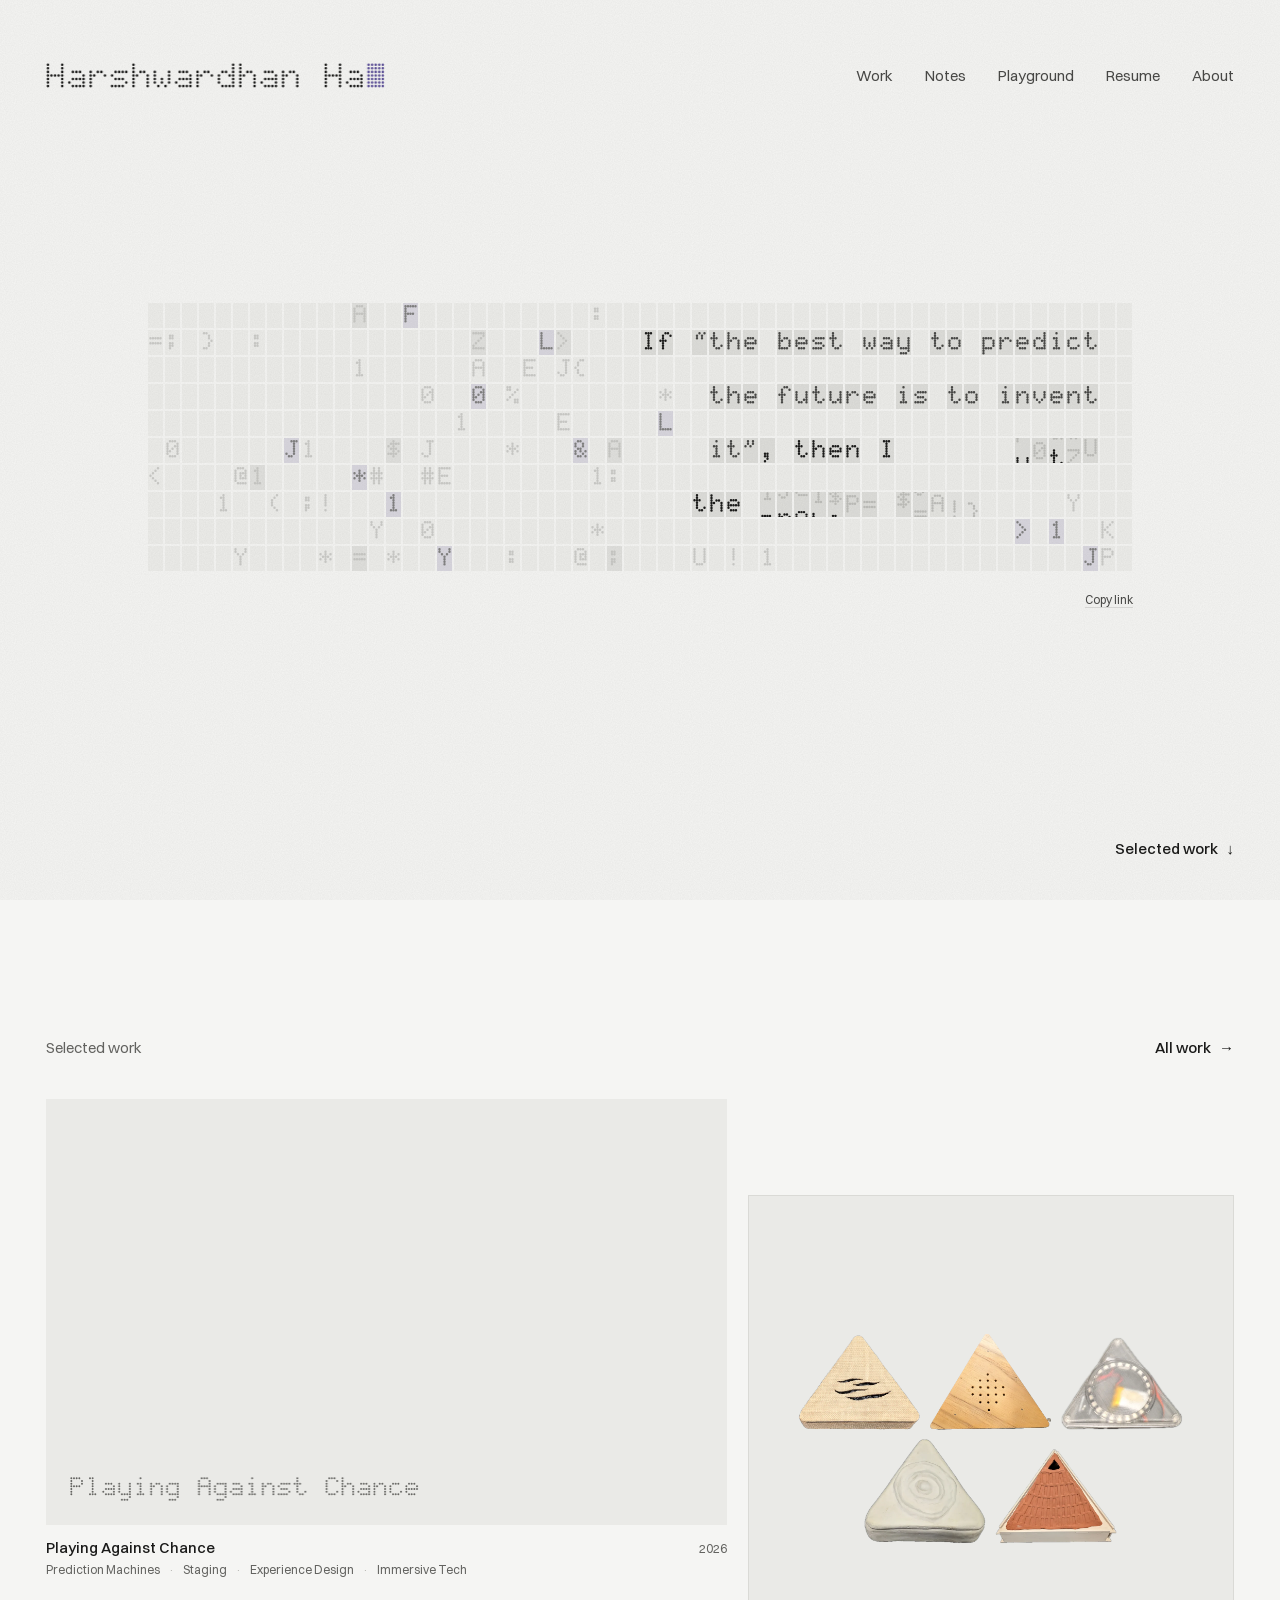
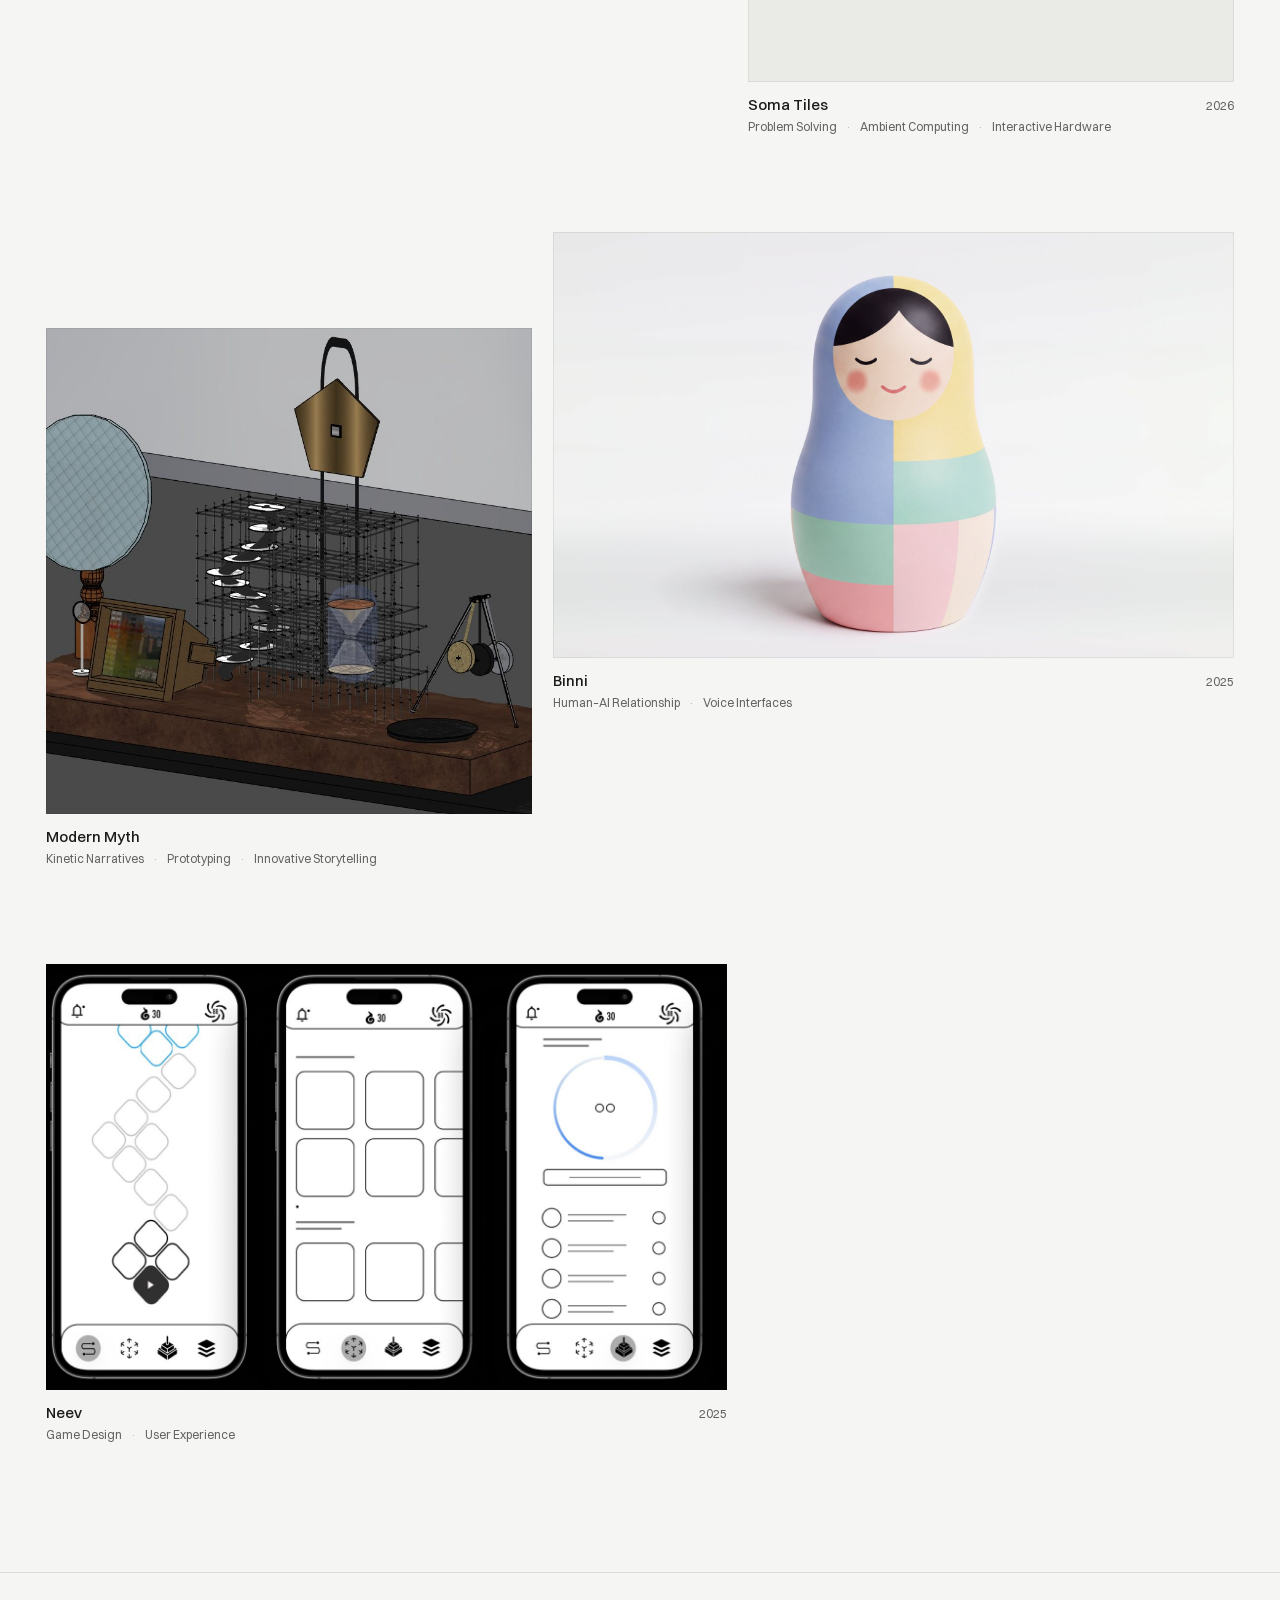
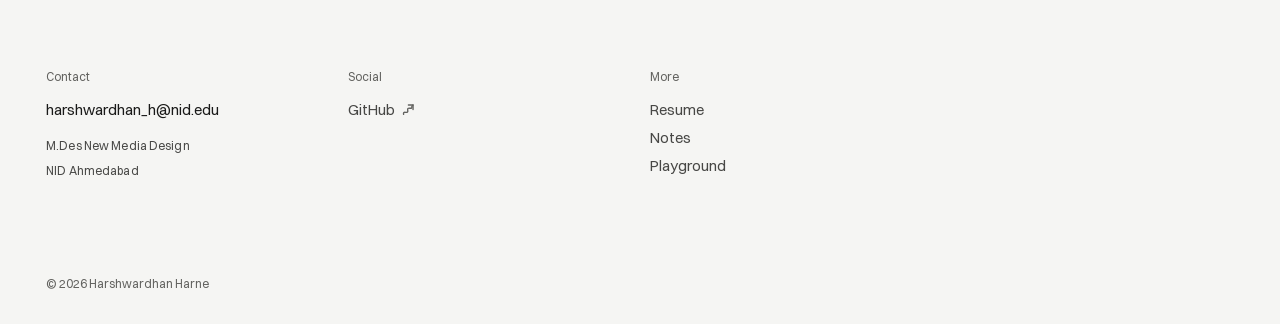
==== commit f5652d2d: "Add a cookie-free visit counter (GoatCounter), off until its code is set count.js loads GoatCounter " ====
--- a/index.html
+++ b/index.html
@@ -98,5 +98,6 @@
   <script>
     document.querySelectorAll("[data-year]").forEach(el => el.textContent = new Date().getFullYear());
   </script>
+  <script src="assets/js/count.js" defer></script>
 </body>
 </html>
--- a/assets/css/site.css
+++ b/assets/css/site.css
@@ -106,10 +106,48 @@
 .project-cover:empty { display: none; }
 .next-project { margin-bottom: var(--s-10); }
 main .placeholder-line + .next-project { margin-top: calc(var(--s-10) * -0.5); }
+/* ---------- Notes: one row per note — title, kind, date, and → or + ---------- */
 .note-list { padding-bottom: var(--s-10); border-top: 1px solid var(--rule); }
-.note-list li { display: flex; justify-content: space-between; align-items: baseline; gap: var(--s-4); padding-block: var(--s-4); border-bottom: 1px solid var(--rule); }
-.note-title { font-size: var(--t-lead); line-height: var(--lh-lead); color: var(--text); }
-.note-soon { font-size: var(--t-caption); color: var(--muted); }
+.note-list > li { border-bottom: 1px solid var(--rule); }
+.note-row { display: grid; grid-template-columns: minmax(0, 1fr) 14rem 7rem 1.5rem; align-items: baseline; gap: var(--s-4); padding-block: var(--s-5); color: var(--text); cursor: pointer; list-style: none; }
+.note-row::-webkit-details-marker { display: none; }
+.note-row.is-soon { cursor: default; }
+.note-title { font-size: var(--t-lead); line-height: var(--lh-lead); color: var(--text); transition: transform var(--dur-base) var(--ease-out); }
+.note-row.is-soon .note-title { color: var(--muted); }
+.note-kind, .note-date { font-size: var(--t-caption); line-height: var(--lh-caption); color: var(--muted); }
+.note-date { text-align: right; }
+.note-mark { justify-self: end; font-size: var(--t-ui); color: var(--muted); transition: transform var(--dur-base) var(--ease-out), color var(--dur-fast) var(--ease-out); }
+a.note-row:hover .note-mark, summary.note-row:hover .note-mark { color: var(--text); }
+a.note-row:hover .note-mark { transform: translateX(4px); }
+.note[open] .note-mark { transform: rotate(45deg); }
+.note-body { max-width: var(--measure); padding-bottom: var(--s-6); display: grid; gap: var(--s-3); color: var(--text-2); }
+.note-empty { padding-block: var(--s-5); color: var(--muted); }
+@media (max-width: 720px) {
+  .note-row { grid-template-columns: minmax(0, 1fr) auto; row-gap: var(--s-1); }
+  .note-title { grid-column: 1 / -1; }
+  .note-date { grid-row: 2; grid-column: 2; }
+  .note-mark { display: none; }
+}
+
+/* ---------- Playground: groups of smaller pieces; the work runs wide, a line of text under it ---------- */
+.pg { padding-bottom: var(--s-10); }
+.pg-group { display: grid; gap: var(--s-9); padding-top: var(--s-5); border-top: 1px solid var(--rule); }
+.pg-group + .pg-group { margin-top: var(--s-10); }
+.pg-group-title { font-size: var(--t-caption); font-weight: var(--w-regular); color: var(--muted); }
+.pg-piece { display: grid; grid-template-columns: minmax(0, 1fr); gap: var(--s-4); }
+.pg .cs-photo img { outline: 1px solid var(--rule); outline-offset: -1px; }   /* white posters keep an edge on the page */
+.pg-meta { display: grid; grid-template-columns: repeat(12, minmax(0, 1fr)); column-gap: var(--gutter); row-gap: var(--s-2); }
+.pg-name { grid-column: 1 / span 3; }
+.pg-name h3 { font-size: var(--t-ui); line-height: var(--lh-ui); font-weight: var(--w-medium); color: var(--text); }
+.pg-name p { font-size: var(--t-caption); line-height: var(--lh-caption); color: var(--muted); margin-top: 2px; }
+.pg-text { grid-column: 4 / span 6; font-size: var(--t-ui); line-height: var(--lh-ui); color: var(--text-2); }
+@media (max-width: 720px) {
+  .pg-group { gap: var(--s-8); }
+  .pg-name, .pg-text { grid-column: 1 / -1; }
+  /* a row of posters scrolls sideways on a phone instead of stacking */
+  .pg .cs-photos.is-row { justify-self: stretch; flex-direction: row; overflow-x: auto; scroll-snap-type: x mandatory; gap: var(--s-3); margin-inline: calc(var(--margin) * -1); padding-inline: var(--margin); width: auto; -webkit-overflow-scrolling: touch; }
+  .pg .cs-photos.is-row .cs-photo { width: 64vw; scroll-snap-align: start; }
+}
 
 /* ---------- Work page ---------- */
 .work-filter { display: flex; flex-wrap: wrap; gap: 0 var(--s-5); padding-bottom: var(--s-5); margin-bottom: var(--s-7); border-bottom: 1px solid var(--rule); }
@@ -180,6 +218,8 @@
 
 .cs-cards { display: grid; gap: var(--gutter); }
 .cs-cards.cols-2 { grid-template-columns: 1fr 1fr; } .cs-cards.cols-3 { grid-template-columns: repeat(3, 1fr); }
+.cs-cards.cols-4 { grid-template-columns: repeat(4, 1fr); }
+@media (max-width: 900px) { .cs-cards.cols-4 { grid-template-columns: 1fr 1fr; } }
 .cs-card { padding-top: var(--s-3); border-top: 1px solid var(--rule); }
 .cs-kicker { display: block; font-size: var(--t-caption); color: var(--muted); margin-bottom: var(--s-1); }
 .cs-card-list { display: grid; gap: var(--s-1); margin-top: var(--s-1); font-size: var(--t-ui); color: var(--text-2); }
@@ -187,6 +227,18 @@
 .cs-list ul { display: grid; gap: var(--s-1); font-size: var(--t-ui); color: var(--text-2); }
 .cs-list li::before { content: "— "; color: var(--faint); }
 
+/* photos: a row of photos at their own shapes, sharing one height; the row
+   fills the width but stops at about a screen tall, then centres */
+.cs-photos { grid-column: 1 / -1; justify-self: center; width: 100%; display: flex; gap: var(--gutter); align-items: flex-start;
+  max-width: calc(min(78vh, 760px) * var(--sum, 1) + var(--gutter) * (var(--n, 1) - 1)); }
+.cs-photo { flex: 1 1 0; min-width: 0; margin: 0; }
+.cs-photo img { display: block; width: 100%; height: auto; }
+.cs-photo figcaption { display: grid; gap: 2px; margin-top: var(--s-2); max-width: 44ch; font-size: var(--t-caption); line-height: var(--lh-caption); color: var(--text-2); font-style: italic; }
+.cs-photo .cs-photo-date { font-style: normal; color: var(--muted); }
+@media (max-width: 720px) {
+  .cs-photos { flex-direction: column; gap: var(--s-6); max-width: none; }
+  .cs-photo { flex: none !important; width: 100%; }
+}
 .cs-figure { margin: 0; }
 .cs-figure.size-full { grid-column: 1 / -1; }
 .cs-figure.size-wide { grid-column: 4 / -1; }
@@ -239,7 +291,7 @@
 @media (max-width: 720px) {
   .cs-body { row-gap: var(--s-5); }
   .cs-section { margin-top: var(--s-8); }
-  .cs-stats, .cs-compare, .cs-cards.cols-2, .cs-cards.cols-3, .cs-pair { grid-template-columns: 1fr; }
+  .cs-stats, .cs-compare, .cs-cards.cols-2, .cs-cards.cols-3, .cs-cards.cols-4, .cs-pair { grid-template-columns: 1fr; }
   .cs-stat-value { font-size: var(--t-heading); }
   .cs-bars li { grid-template-columns: 1fr 3.6em; }
   .cs-bars .cs-bar { grid-column: 1 / -1; grid-row: 2; }
@@ -514,3 +566,44 @@
 /* video: YouTube, Vimeo or a file, always 16:9 */
 .cs-video .cs-figure-media { aspect-ratio: 16 / 9; background: #0d0d0c; }
 .cs-video iframe, .cs-video video { display: block; width: 100%; height: 100%; border: 0; object-fit: cover; }
+
+/* ---------- larger lead text ---------- */
+.cs-text.is-lead p { font-size: var(--t-lead, 1.3rem); line-height: 1.5; color: var(--text); }
+
+/* ---------- image with numbered pins ---------- */
+.cs-annot .cs-figure-media { position: relative; }
+.cs-pin { position: absolute; display: grid; place-items: center; width: 26px; height: 26px; margin: -13px 0 0 -13px; border-radius: 50%; background: var(--text); color: var(--bg); font: 500 13px/1 var(--font); box-shadow: 0 0 0 3px rgba(245, 245, 243, 0.85); }
+.cs-annot-key { list-style: none; counter-reset: pin; display: grid; grid-template-columns: repeat(4, minmax(0, 1fr)); gap: var(--s-3) var(--gutter); margin-top: var(--s-4); padding: 0; }
+.cs-annot-key li { counter-increment: pin; display: grid; grid-template-columns: 22px 1fr; column-gap: 8px; font-size: var(--t-caption); line-height: 1.4; color: var(--muted); }
+.cs-annot-key li::before { content: counter(pin); grid-row: span 2; display: grid; place-items: center; width: 20px; height: 20px; border-radius: 50%; border: 1px solid var(--text); color: var(--text); font-size: 11px; }
+.cs-annot-key b { color: var(--text); font-weight: var(--w-medium); font-size: var(--t-ui); }
+
+/* ---------- score ---------- */
+.cs-score { grid-column: 2 / span 10; }
+.cs-score-line { fill: none; stroke: var(--text); stroke-width: 2.5; stroke-linejoin: round; }
+.cs-score-line.is-dashed { stroke: var(--muted); stroke-width: 2; stroke-dasharray: 7 6; }
+.cs-score-band { fill: var(--text); opacity: 0.06; }
+.cs-score-dot { fill: var(--text); }
+.cs-score-dot.is-2 { fill: var(--bg); stroke: var(--muted); stroke-width: 2; }
+.cs-score-key { list-style: none; display: flex; gap: var(--s-5); padding: 0; margin: var(--s-2) 0 0; font-size: var(--t-caption); color: var(--muted); }
+.cs-score-key i { display: inline-block; width: 22px; margin-right: 8px; vertical-align: middle; border-top: 2.5px solid var(--text); }
+.cs-score-key i.is-dashed { border-top: 2px dashed var(--muted); }
+
+/* ---------- table ---------- */
+.cs-table { grid-column: 1 / -1; display: grid; font-size: var(--t-ui); line-height: 1.45; }
+.cs-tr { display: grid; grid-template-columns: 1.1fr repeat(calc(var(--cols) - 1), minmax(0, 1fr)); gap: var(--gutter); padding: var(--s-3) 0; border-top: 1px solid var(--rule); color: var(--text-2); }
+.cs-th { border-top: 0; padding-top: 0; font-size: var(--t-caption); color: var(--muted); letter-spacing: 0.01em; }
+.cs-tr b { color: var(--text); font-weight: var(--w-medium); }
+
+@media (max-width: 900px) {
+  .cs-score { grid-column: 1 / -1; }
+  .cs-annot-key { grid-template-columns: 1fr 1fr; }
+}
+@media (max-width: 720px) {
+  .cs-score-scroll { overflow-x: auto; -webkit-overflow-scrolling: touch; margin: 0 calc(var(--margin) * -1); padding: 0 var(--margin); }
+  .cs-score-scroll svg { min-width: 720px; }
+  .cs-pin { width: 20px; height: 20px; margin: -10px 0 0 -10px; font-size: 11px; }
+  .cs-th { display: none; }
+  .cs-tr { grid-template-columns: 1fr; gap: 4px; padding: var(--s-4) 0; }
+  .cs-tr span[data-h]:not(:first-child)::before { content: attr(data-h) "  "; color: var(--muted); font-size: var(--t-caption); }
+}
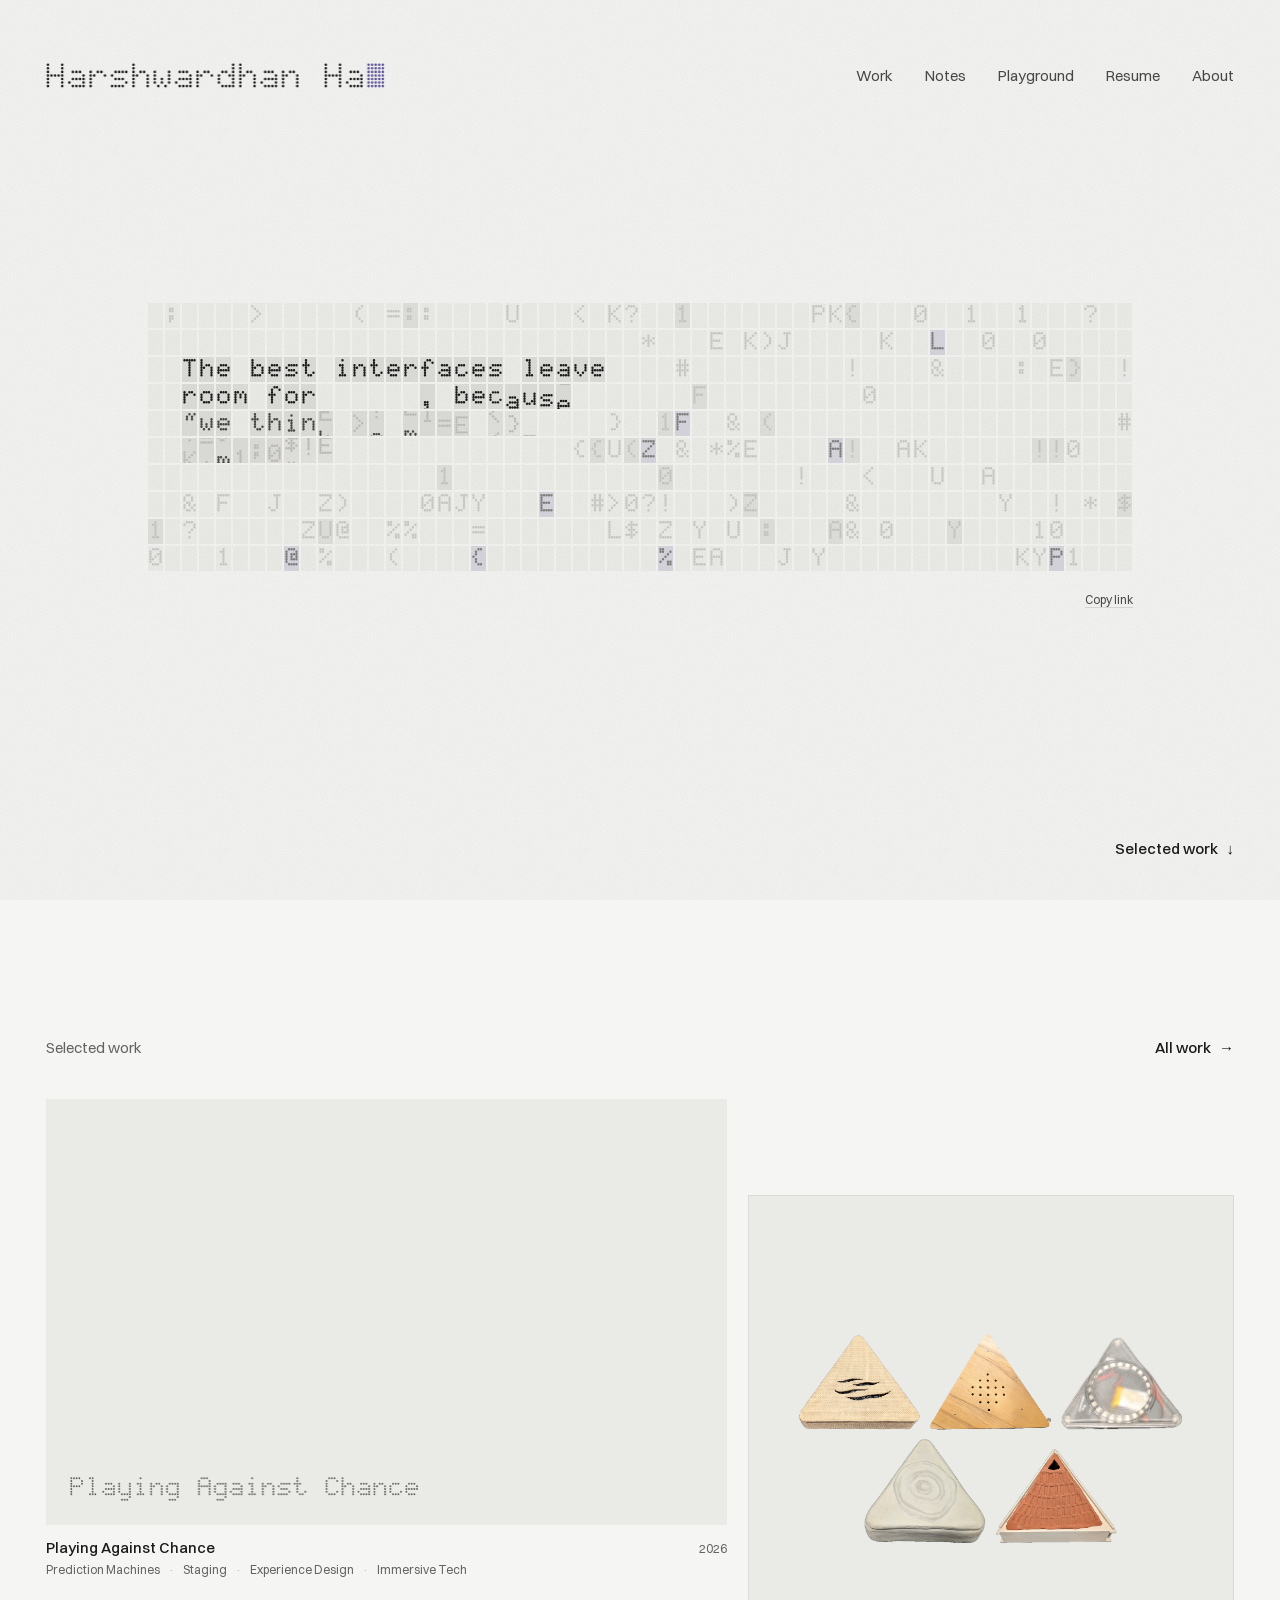
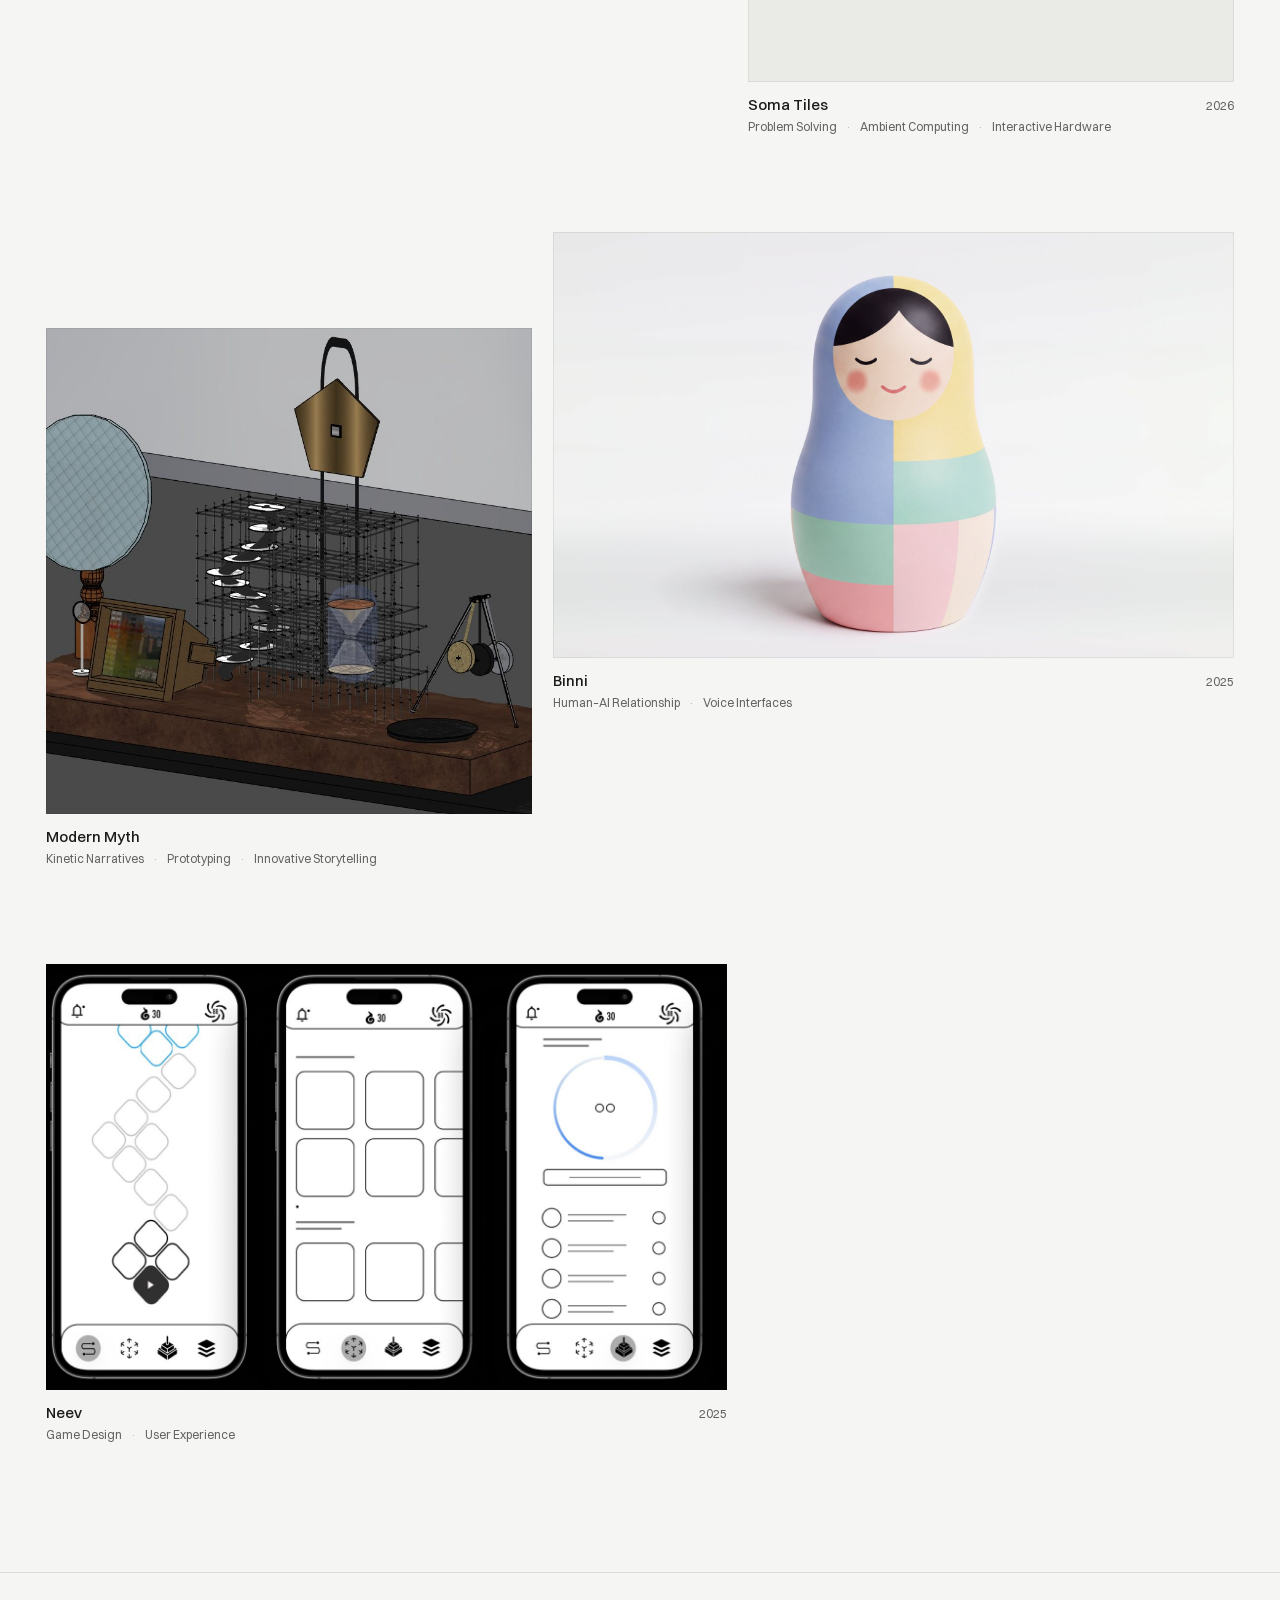
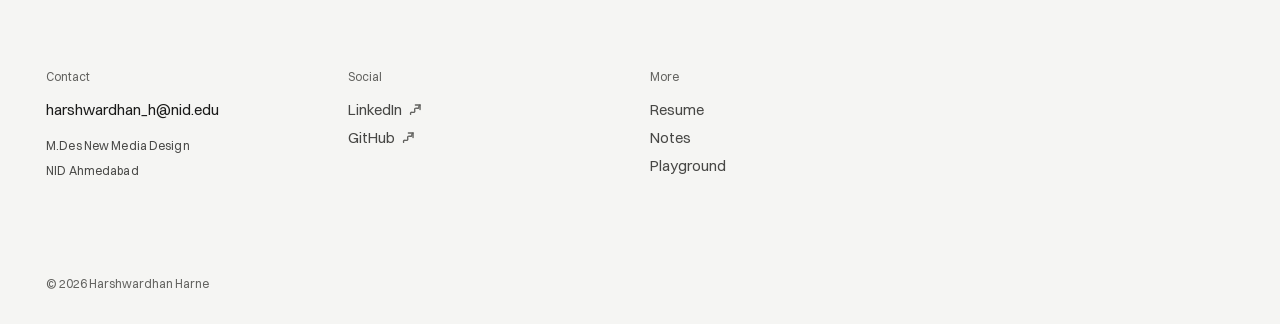
==== commit 05ab1d0c: "Add the LinkedIn link to every footer Co-Authored-By: Claude Opus 5.5 <noreply@anthropic.com> Claude" ====
--- a/index.html
+++ b/index.html
@@ -60,7 +60,7 @@
   </section>
 
   <!-- ===================== FOOTER =====================
-       Labelled groups, stacked. Replace # with your LinkedIn / Instagram links. -->
+       Labelled groups, stacked. Replace # with your Instagram link. -->
   <footer class="site-footer page">
     <div class="grid">
       <div class="foot-group wide">
@@ -73,7 +73,7 @@
       </div>
       <div class="foot-group">
         <h2>Social</h2>
-        <!-- add your LinkedIn URL, then remove these comment marks: <a href="#" target="_blank" rel="noopener">LinkedIn <span class="arrow arrow-wave" aria-hidden="true"></span></a> -->
+        <a href="https://www.linkedin.com/in/harshwardhan-h-123a101b2" target="_blank" rel="noopener">LinkedIn <span class="arrow arrow-wave" aria-hidden="true"></span></a>
         <!-- add your Instagram URL, then remove these comment marks: <a href="#" target="_blank" rel="noopener">Instagram <span class="arrow arrow-wave" aria-hidden="true"></span></a> -->
         <a href="https://github.com/harshharne" target="_blank" rel="noopener">GitHub <span class="arrow arrow-wave" aria-hidden="true"></span></a>
       </div>
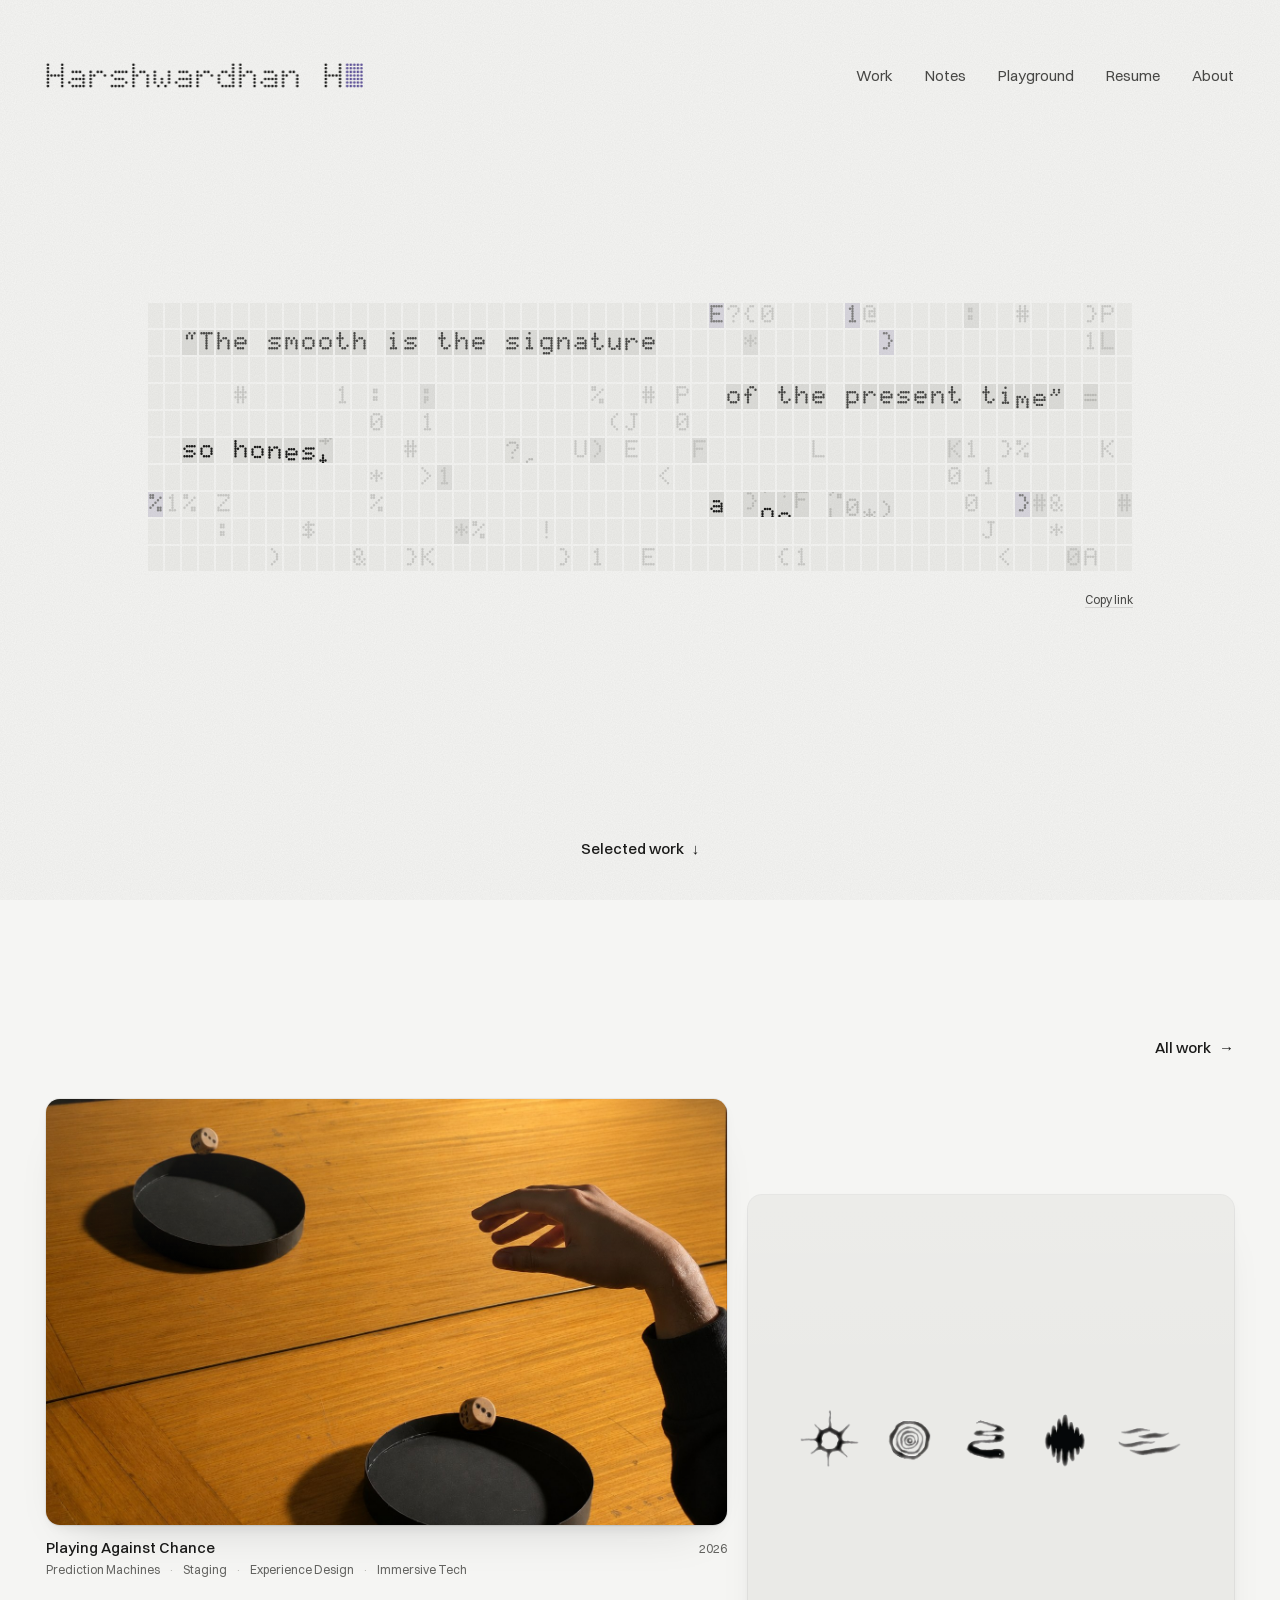
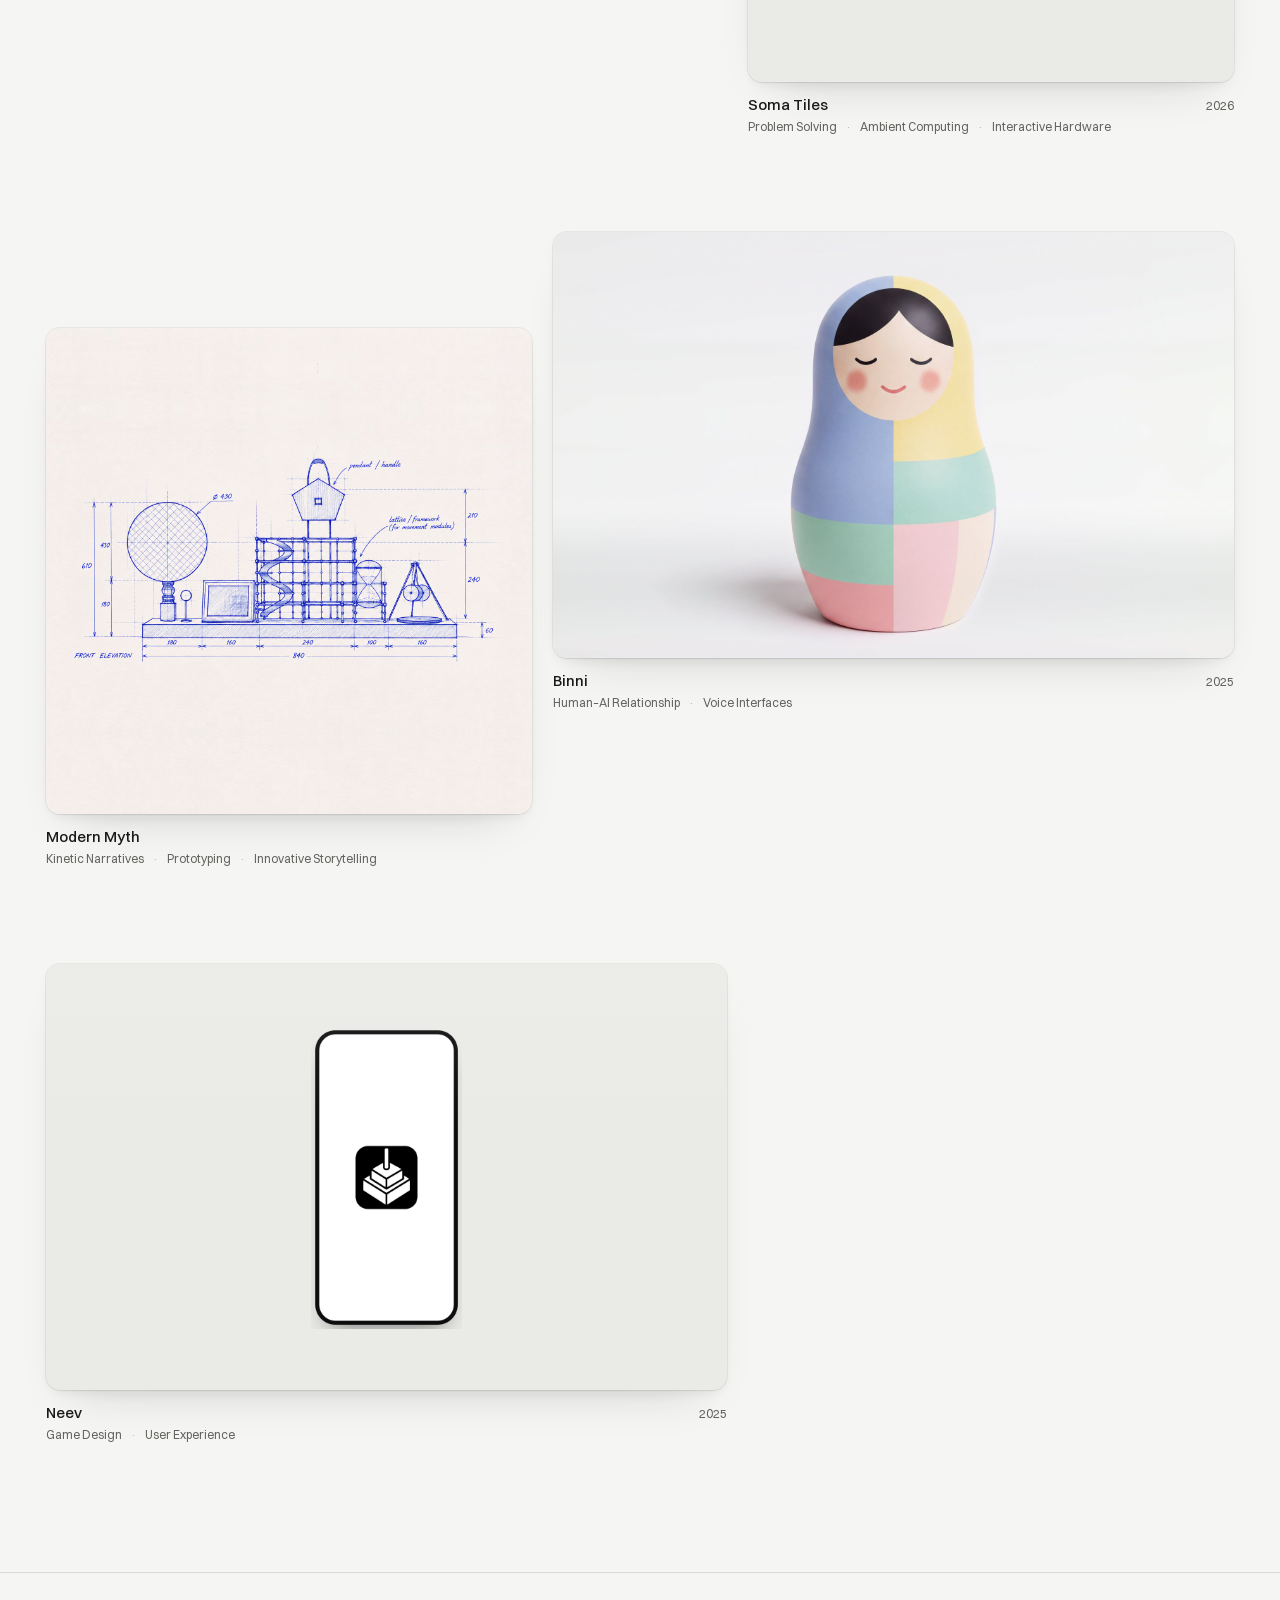
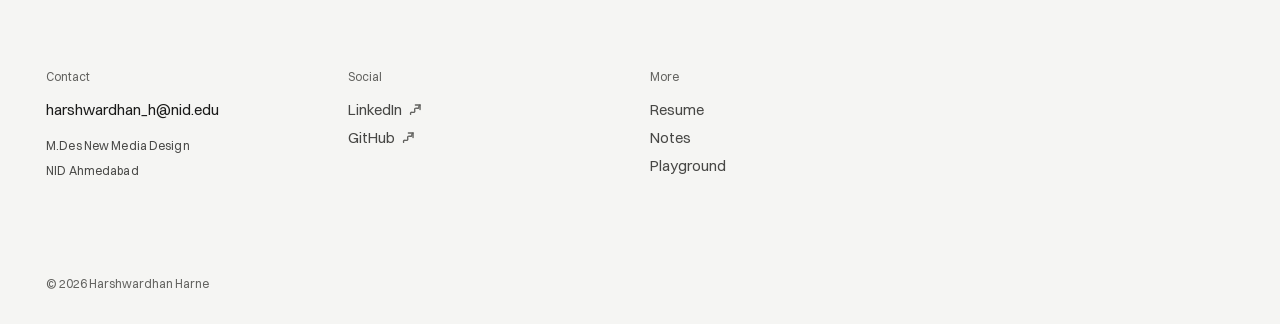
==== commit e960a1c2: "Landing: centre the Selected work link; hide the faint label above the grid (kept for screen readers" ====
--- a/index.html
+++ b/index.html
@@ -52,8 +52,8 @@
 
   <!-- ===================== SELECTED WORK ===================== -->
   <section id="work" class="page work-section" aria-labelledby="work-label">
-    <div class="section-head">
-      <h2 class="section-label" id="work-label">Selected work</h2>
+    <div class="section-head is-action-only">
+      <h2 class="section-label sr-only" id="work-label">Selected work</h2>
       <a class="action" href="work.html">All work <span class="arrow" aria-hidden="true">→</span></a>
     </div>
     <div class="work-feature" data-work="featured"></div>
--- a/assets/css/site.css
+++ b/assets/css/site.css
@@ -60,12 +60,13 @@
 @media (max-width: 720px) { .sy-foot { flex-direction: column; } }
 
 .hero-base {
-  display: flex; justify-content: flex-end; align-items: baseline;
+  display: flex; justify-content: center; align-items: baseline;
   padding-block: var(--s-5) var(--s-6);
 }
 
 /* ---------- Section head: a quiet label on the left, an action on the right ---------- */
 .section-head { display: flex; justify-content: space-between; align-items: baseline; gap: var(--s-5); padding-bottom: var(--s-6); }
+.section-head.is-action-only { justify-content: flex-end; }   /* label kept for screen readers only */
 .section-label { font-size: var(--t-ui); line-height: var(--lh-ui); font-weight: var(--w-regular); color: var(--muted); }
 
 /* ---------- Project tile: image, title, tags ----------
@@ -81,6 +82,18 @@
 .tile:hover .tile-media [data-dots] { color: var(--text); }
 .tile:hover .tile-media img { transform: scale(1.015); }
 .tile:focus-visible { outline-offset: 6px; }
+
+/* covers as objects: soft corners, a hairline edge, and a layered shadow that
+   lifts a little on hover. Quiet at rest, so the work stays the loudest thing. */
+.tile-media { border-radius: 14px; isolation: isolate;
+  box-shadow: 0 0 0 1px rgba(26, 26, 25, .06), 0 1px 2px rgba(26, 26, 25, .05), 0 6px 16px -6px rgba(26, 26, 25, .10), 0 24px 48px -28px rgba(26, 26, 25, .18);
+  transition: background-color var(--dur-base) var(--ease-out), box-shadow var(--dur-slow) var(--ease-out), transform var(--dur-slow) var(--ease-out); }
+.tile-media::after { content: ""; position: absolute; inset: 0; border-radius: inherit; pointer-events: none;
+  background: linear-gradient(180deg, rgba(255, 255, 255, .10), rgba(255, 255, 255, 0) 40%);   /* a faint top light, like a print under a lamp */ }
+.tile-media img { outline: none; }
+.tile:hover .tile-media { transform: translateY(-3px);
+  box-shadow: 0 0 0 1px rgba(26, 26, 25, .07), 0 2px 4px rgba(26, 26, 25, .05), 0 14px 28px -10px rgba(26, 26, 25, .16), 0 36px 64px -32px rgba(26, 26, 25, .26); }
+.tile:active .tile-media { transform: translateY(-1px); transition-duration: var(--dur-base); }
 .tile-meta { display: flex; justify-content: space-between; align-items: baseline; gap: var(--s-4); margin-top: var(--s-3); }
 .tile-title { font-size: var(--t-ui); line-height: var(--lh-ui); font-weight: var(--w-medium); }
 .tile-year { font-size: var(--t-caption); color: var(--muted); }
@@ -607,3 +620,188 @@
   .cs-tr { grid-template-columns: 1fr; gap: 4px; padding: var(--s-4) 0; }
   .cs-tr span[data-h]:not(:first-child)::before { content: attr(data-h) "  "; color: var(--muted); font-size: var(--t-caption); }
 }
+
+/* ---------- Neev, playable: a phone in the page (neev-play.js) ----------
+   Neev's own identity inside the device: black on white, Futura where the
+   visitor has it. The phone sits left; what you're looking at, right. */
+.nv { grid-column: 1 / -1; display: grid; grid-template-columns: repeat(12, minmax(0, 1fr)); column-gap: var(--gutter); row-gap: var(--s-6); align-items: center;
+  padding: var(--s-9) 0; background: var(--surface); }
+.nv-stage { grid-column: 2 / span 5; display: flex; justify-content: center; }
+.nv-side { grid-column: 8 / span 4; display: grid; gap: var(--s-4); }
+.nv-side-title { font-size: var(--t-lead); line-height: var(--lh-lead); color: var(--text); }
+.nv-caption { font-size: var(--t-ui); line-height: var(--lh-ui); color: var(--text-2); }
+.nv-notes { display: grid; gap: var(--s-3); counter-reset: nv; border-top: 1px solid var(--rule); padding-top: var(--s-4); }
+.nv-notes li { display: grid; grid-template-columns: 1.8em 1fr; column-gap: var(--s-2); font-size: var(--t-caption); line-height: var(--lh-caption); color: var(--text-2); counter-increment: nv; }
+.nv-notes li::before { content: counter(nv, decimal-leading-zero); color: var(--muted); grid-row: span 2; }
+.nv-notes b { font-weight: var(--w-medium); color: var(--text); }
+
+.nv-device { --nv-ink: #0d0d0d; width: min(100%, 340px); aspect-ratio: 9 / 18.5; padding: 9px; border-radius: 46px; background: #0d0d0d;
+  box-shadow: 0 1px 0 rgba(255,255,255,.08) inset, 0 30px 60px -30px rgba(0,0,0,.45); }
+.nv-screen { position: relative; height: 100%; overflow: hidden auto; border-radius: 38px; background: #fff; color: var(--nv-ink);
+  font-family: Futura, "Futura PT", "Century Gothic", "Avenir Next", var(--font); font-size: 13px; line-height: 1.4; scrollbar-width: none; }
+.nv-screen::-webkit-scrollbar { display: none; }
+.nv-screen button { font: inherit; color: inherit; background: none; border: 0; cursor: pointer; text-align: left; }
+.nv-screen button:disabled { cursor: default; }
+.nv-screen button:focus-visible { outline: 2px solid var(--nv-ink); outline-offset: 2px; }
+
+.nv-top { position: sticky; top: 0; z-index: 2; display: flex; justify-content: space-between; align-items: center; gap: 8px; padding: 30px 18px 10px; background: #fff; }
+.nv-brand { display: flex; align-items: center; gap: 7px; font-weight: 600; letter-spacing: .02em; }
+.nv-brand img { width: 22px; height: 22px; border-radius: 6px; }
+.nv-pills { display: flex; gap: 6px; }
+.nv-bolt { width: .7em; height: 1em; vertical-align: -0.12em; margin-right: 3px; }
+.nv-pill { display: inline-flex; align-items: center; padding: 3px 8px; border: 1px solid #e3e3e3; border-radius: 99px; font-size: 11px; font-variant-numeric: tabular-nums; white-space: nowrap; }
+.nv-back { font-size: 16px; padding: 2px 6px 2px 0; }
+.nv-where { flex: 1; font-weight: 600; white-space: nowrap; overflow: hidden; text-overflow: ellipsis; }
+
+.nv-home, .nv-end { padding: 14px 18px 24px; display: grid; gap: 10px; align-content: start; }
+.nv-eyebrow { font-size: 10px; letter-spacing: .14em; text-transform: uppercase; color: #8a8a8a; }
+.nv-h { font-size: 26px; line-height: 1.1; font-weight: 600; letter-spacing: -.01em; }
+.nv-sub { color: #555; }
+.nv-arcs { display: grid; gap: 8px; margin-top: 8px; }
+.nv-arc { width: 100%; display: grid; grid-template-columns: auto 1fr auto; gap: 12px; align-items: center; padding: 14px; border: 1px solid #e3e3e3 !important; border-radius: 16px; transition: border-color .2s, transform .2s var(--ease-out); }
+.nv-arc:hover { border-color: var(--nv-ink) !important; }
+.nv-arc:active { transform: scale(.98); }
+.nv-arc-n { font-size: 11px; color: #8a8a8a; font-variant-numeric: tabular-nums; }
+.nv-arc-t { display: grid; gap: 2px; }
+.nv-arc-t b { font-weight: 600; font-size: 15px; }
+.nv-arc-t span { font-size: 11.5px; color: #666; }
+.nv-arc-c { font-size: 10.5px; color: #8a8a8a; white-space: nowrap; }
+
+.nv-progress { display: flex; gap: 4px; padding: 0 18px 10px; }
+.nv-progress i { flex: 1; height: 3px; border-radius: 3px; background: #eaeaea; }
+.nv-progress i.is-done { background: var(--nv-ink); }
+.nv-progress i.is-now { background: linear-gradient(90deg, var(--nv-ink) 50%, #eaeaea 50%); }
+
+.nv-card { position: relative; padding: 0 18px 22px; display: grid; gap: 10px; animation: nv-in .45s var(--ease-out); }
+@keyframes nv-in { from { opacity: 0; transform: translateY(10px); } }
+.nv-port { position: relative; border-radius: 18px; background: #f4f4f2; padding: 8px; color: var(--nv-ink); }
+.nv-port canvas { display: block; width: 100%; aspect-ratio: 4 / 3; }
+.nv-gen { position: absolute; left: 14px; top: 13px; padding: 3px 8px 3px 7px; border-radius: 99px; background: rgba(255,255,255,.85); font-size: 10px; letter-spacing: .06em; color: #777; display: flex; align-items: center; gap: 6px; }
+.nv-gen::before { content: ""; width: 6px; height: 6px; border-radius: 50%; background: currentColor; animation: nv-blink 1s infinite; }
+.nv-gen.is-done::before { animation: none; opacity: .4; }
+@keyframes nv-blink { 50% { opacity: .2; } }
+.nv-layer { font-size: 10px; letter-spacing: .14em; text-transform: uppercase; color: #8a8a8a; margin-top: 4px; }
+.nv-q { font-size: 15.5px; line-height: 1.38; font-weight: 500; }
+.nv-opts { display: grid; gap: 8px; margin-top: 4px; }
+.nv-opt { width: 100%; padding: 12px 14px; border: 1.5px solid var(--nv-ink) !important; border-radius: 14px; transition: background .2s, color .2s, transform .15s; }
+.nv-opt:not(:disabled):hover { background: var(--nv-ink); color: #fff; }
+.nv-opt:not(:disabled):active { transform: scale(.98); }
+.nv-opt:disabled { opacity: .35; }
+.nv-opt.is-sound, .nv-opt.is-not { opacity: 1; background: var(--nv-ink); color: #fff; }
+.nv-opt.is-not { background: #fff; color: var(--nv-ink); border-style: dashed !important; }
+.nv-guru { justify-self: start; display: flex; gap: 8px; align-items: center; font-size: 12px; text-decoration: underline; text-underline-offset: 3px; padding: 4px 0; }
+.nv-guru span { display: inline-flex; align-items: center; white-space: nowrap; text-decoration: none; color: #8a8a8a; }
+.nv-guru:disabled { opacity: .4; }
+.nv-hint { padding: 10px 12px; border-radius: 12px; background: #f4f4f2; font-size: 12px; color: #333; }
+
+.nv-sheet { position: sticky; bottom: 10px; display: grid; gap: 8px; padding: 16px; border-radius: 20px; background: var(--nv-ink); color: #fff;
+  box-shadow: 0 18px 40px -16px rgba(0,0,0,.5); animation: nv-up .4s var(--ease-out); }
+@keyframes nv-up { from { opacity: 0; transform: translateY(24px); } }
+.nv-sheet.is-not { background: #fff; color: var(--nv-ink); border: 1.5px solid var(--nv-ink); }
+.nv-verdict { font-size: 18px; font-weight: 600; }
+.nv-why { font-size: 12.5px; line-height: 1.45; opacity: .88; }
+.nv-art { justify-self: start; padding: 3px 9px; border: 1px solid currentColor; border-radius: 99px; font-size: 10.5px; opacity: .8; }
+.nv-gain { font-size: 10.5px; opacity: .6; font-variant-numeric: tabular-nums; }
+.nv-sheet-acts { display: flex; gap: 8px; justify-content: flex-end; margin-top: 4px; }
+.nv-go, .nv-ghost { padding: 9px 14px !important; border-radius: 99px; font-size: 12px; font-weight: 500; }
+.nv-sheet.is-sound .nv-go { background: #fff !important; color: var(--nv-ink) !important; }
+.nv-sheet.is-not .nv-go, .nv-end .nv-go { background: var(--nv-ink) !important; color: #fff !important; }
+.nv-ghost { border: 1px solid currentColor !important; }
+.nv-end { gap: 12px; }
+.nv-end .nv-go { justify-self: start; margin-top: 8px; }
+.nv-score { display: grid; font-size: 11px; color: #8a8a8a; letter-spacing: .1em; text-transform: uppercase; }
+.nv-score span { font-size: 64px; line-height: 1; letter-spacing: -.03em; color: var(--nv-ink); font-variant-numeric: tabular-nums; text-transform: none; }
+.nv-stats { display: grid; grid-template-columns: repeat(3, 1fr); gap: 8px; padding: 12px 0; border-block: 1px solid #eee; }
+.nv-stats dt { font-size: 10px; color: #8a8a8a; } .nv-stats dd { font-size: 18px; font-variant-numeric: tabular-nums; }
+.nv-learnt { display: flex; flex-wrap: wrap; gap: 6px; }
+.nv-learnt li { padding: 4px 10px; border-radius: 99px; background: #f4f4f2; font-size: 11px; }
+
+@media (max-width: 900px) {
+  .nv-stage { grid-column: 1 / span 6; }
+  .nv-side { grid-column: 7 / -1; }
+}
+@media (max-width: 720px) {
+  .nv { padding: var(--s-7) var(--margin); margin-inline: calc(var(--margin) * -1); }
+  .nv-stage, .nv-side { grid-column: 1 / -1; }
+}
+@media (prefers-reduced-motion: reduce) { .nv-card, .nv-sheet { animation: none; } .nv-gen::before { animation: none; } }
+
+/* ---------- Playing Against Chance: the system, step by step (pac-system.js) ----------
+   Columns of parts with wires between them. A run lights its path faintly and
+   the current step fully. Chance parts use the chance colour; planned parts are dashed. */
+.px { grid-column: 1 / -1; display: grid; gap: var(--s-6); padding: var(--s-7); background: var(--surface); }
+.px-head { display: flex; justify-content: space-between; align-items: flex-end; gap: var(--s-6); flex-wrap: wrap; }
+.px-title { font-size: var(--t-lead); line-height: var(--lh-lead); color: var(--text); }
+.px-caption { font-size: var(--t-ui); line-height: var(--lh-ui); color: var(--text-2); margin-top: var(--s-1); max-width: 52ch; }
+.px-runs { display: flex; flex-wrap: wrap; gap: var(--s-2); }
+.px-run { padding: 7px 14px; border: 1px solid var(--rule); border-radius: 99px; font: inherit; font-size: var(--t-caption); color: var(--text-2); background: none; cursor: pointer; transition: background var(--dur-base), color var(--dur-base), border-color var(--dur-base); }
+.px-run:hover { border-color: var(--text); color: var(--text); }
+.px-run[aria-selected="true"] { background: var(--text); border-color: var(--text); color: var(--bg); }
+
+.px-map { position: relative; padding-bottom: 28px; display: grid; grid-template-columns: repeat(var(--px-cols, 4), minmax(0, 1fr)); gap: var(--s-6) clamp(28px, 5vw, 72px); align-items: start; }
+.px-wires { position: absolute; inset: 0; width: 100%; height: 100%; overflow: visible; pointer-events: none; }
+.px-wires path { fill: none; stroke: var(--faint); stroke-width: 1.2; transition: stroke var(--dur-base), opacity var(--dur-base); opacity: .55; }
+.px-wires path.is-planned { stroke-dasharray: 3 4; }
+.px-wires path.is-path { opacity: 1; stroke: var(--muted); }
+.px-wires path.is-on { stroke: var(--text); stroke-width: 2; stroke-dasharray: 6 6; animation: px-flow .6s linear infinite; }
+.px-wires path.is-on.is-chance { stroke: var(--accent); }
+@keyframes px-flow { to { stroke-dashoffset: -12; } }
+
+.px-col { position: relative; display: grid; gap: var(--s-3); align-content: start; }
+.px-col-label { display: grid; gap: 2px; font-size: var(--t-caption); color: var(--muted); padding-bottom: var(--s-2); border-bottom: 1px solid var(--rule); }
+.px-col-label span { color: var(--faint); }
+.px-node { position: relative; z-index: 1; display: grid; gap: 2px; padding: 12px 14px; border: 1px solid var(--rule); border-radius: 10px; background: var(--bg);
+  transition: background var(--dur-base), color var(--dur-base), border-color var(--dur-base), opacity var(--dur-base), transform var(--dur-base) var(--ease-out); }
+.px-node b { font-size: var(--t-ui); line-height: 1.25; font-weight: var(--w-medium); color: var(--text); transition: color var(--dur-base); }
+.px-node span { font-size: var(--t-caption); line-height: var(--lh-caption); color: var(--muted); transition: color var(--dur-base); }
+.px-node.is-chance { border-color: color-mix(in srgb, var(--accent) 45%, transparent); }
+.px-node.is-chance b { color: var(--accent); }
+.px-node.is-planned { border-style: dashed; background: transparent; }
+.px-map:has(.is-path) .px-node:not(.is-path) { opacity: .45; }
+.px-node.is-on { background: var(--text); border-color: var(--text); transform: translateX(3px); }
+.px-node.is-on b, .px-node.is-on span { color: var(--bg); }
+.px-node.is-on.is-chance { background: var(--accent); border-color: var(--accent); }
+.px-node.is-on.is-chance b, .px-node.is-on.is-chance span { color: #fff; }
+
+.px-foot { display: grid; grid-template-columns: 4.5em minmax(0, 1fr) auto; align-items: center; gap: var(--s-4); padding-top: var(--s-4); border-top: 1px solid var(--rule); min-height: 4.5em; }
+.px-count { font-size: var(--t-caption); color: var(--muted); font-variant-numeric: tabular-nums; }
+.px-text { font-size: var(--t-ui); line-height: var(--lh-ui); color: var(--text); max-width: 64ch; }
+.px-ctrl { display: flex; gap: var(--s-2); }
+.px-btn { min-width: 40px; height: 36px; padding: 0 12px; border: 1px solid var(--rule); border-radius: 99px; background: var(--bg); font: inherit; font-size: var(--t-caption); color: var(--text); cursor: pointer; }
+.px-btn:hover:not(:disabled) { border-color: var(--text); }
+.px-btn:disabled { opacity: .35; cursor: default; }
+.px-key { display: flex; flex-wrap: wrap; gap: var(--s-5); font-size: var(--t-caption); color: var(--muted); }
+.px-key li { display: flex; align-items: center; gap: 6px; }
+.px-key i { width: 14px; height: 10px; border-radius: 3px; border: 1px solid var(--rule); }
+.px-key .k-chance { border-color: var(--accent); background: var(--accent-soft); }
+.px-key .k-planned { border-style: dashed; border-color: var(--muted); }
+.px-key .k-on { background: var(--text); border-color: var(--text); }
+@media (max-width: 900px) {
+  .px-map { grid-template-columns: 1fr 1fr; }
+  .px-wires path:not(.is-path) { opacity: 0; }   /* narrow: only the current run's wires, so the bundle stays readable */
+}
+@media (max-width: 720px) {
+  .px { padding: var(--s-6) var(--margin); margin-inline: calc(var(--margin) * -1); }
+  .px-map { grid-template-columns: 1fr; padding-left: 26px; }
+  .px-foot { grid-template-columns: 1fr auto; }
+  .px-count { grid-column: 1; } .px-ctrl { grid-column: 2; grid-row: 1; } .px-text { grid-column: 1 / -1; }
+  .px-node.is-on { transform: none; }
+}
+
+/* ---------- route: stations on one line ---------- */
+.rt { grid-column: 1 / -1; display: grid; grid-auto-flow: column; grid-auto-columns: minmax(0, 1fr); gap: var(--s-5); position: relative; padding-top: var(--s-6); }
+.rt::before { content: ""; position: absolute; left: 0; right: 0; top: calc(var(--s-6) + 5px); height: 1px; background: var(--rule); }
+.rt-stop { position: relative; display: grid; gap: var(--s-1); align-content: start; padding-top: var(--s-6); }
+.rt-dot { position: absolute; top: 0; left: 0; width: 11px; height: 11px; border-radius: 50%; background: var(--bg); border: 1.5px solid var(--text); }
+.rt-stop.is-chance .rt-dot { border-color: var(--accent); background: var(--accent); }
+.rt-stop.is-now .rt-dot { background: var(--text); box-shadow: 0 0 0 5px var(--surface); }
+.rt-kicker { font-size: var(--t-caption); color: var(--muted); }
+.rt-stop h3 { font-size: var(--t-ui); line-height: 1.3; font-weight: var(--w-medium); color: var(--text); }
+.rt-stop.is-chance h3 { color: var(--accent); }
+.rt-stop p { font-size: var(--t-caption); line-height: var(--lh-caption); color: var(--text-2); }
+@media (max-width: 900px) {
+  .rt { grid-auto-flow: row; grid-template-columns: 1fr; gap: var(--s-5); padding: 0 0 0 var(--s-6); }
+  .rt::before { left: 5px; right: auto; top: 6px; bottom: 6px; width: 1px; height: auto; }
+  .rt-stop { padding-top: 0; }
+  .rt-dot { left: calc(var(--s-6) * -1); top: 4px; }
+}
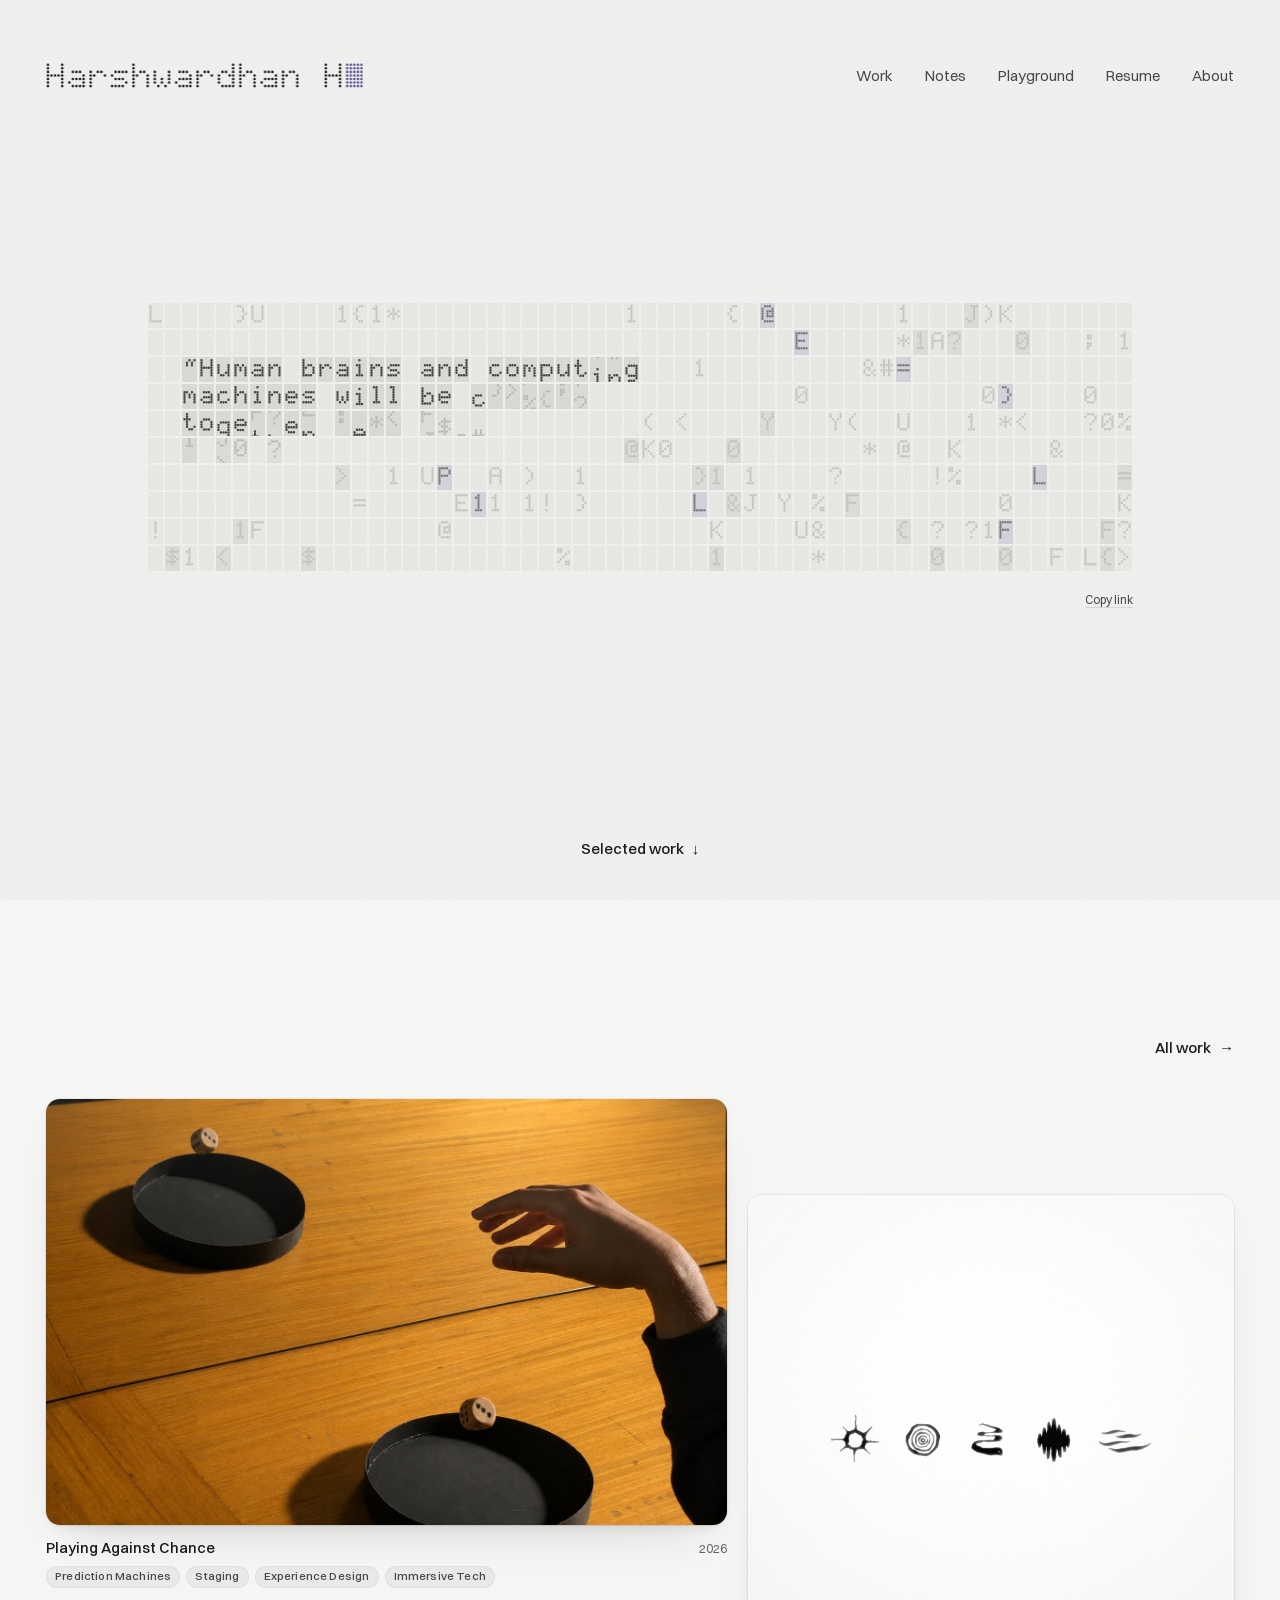
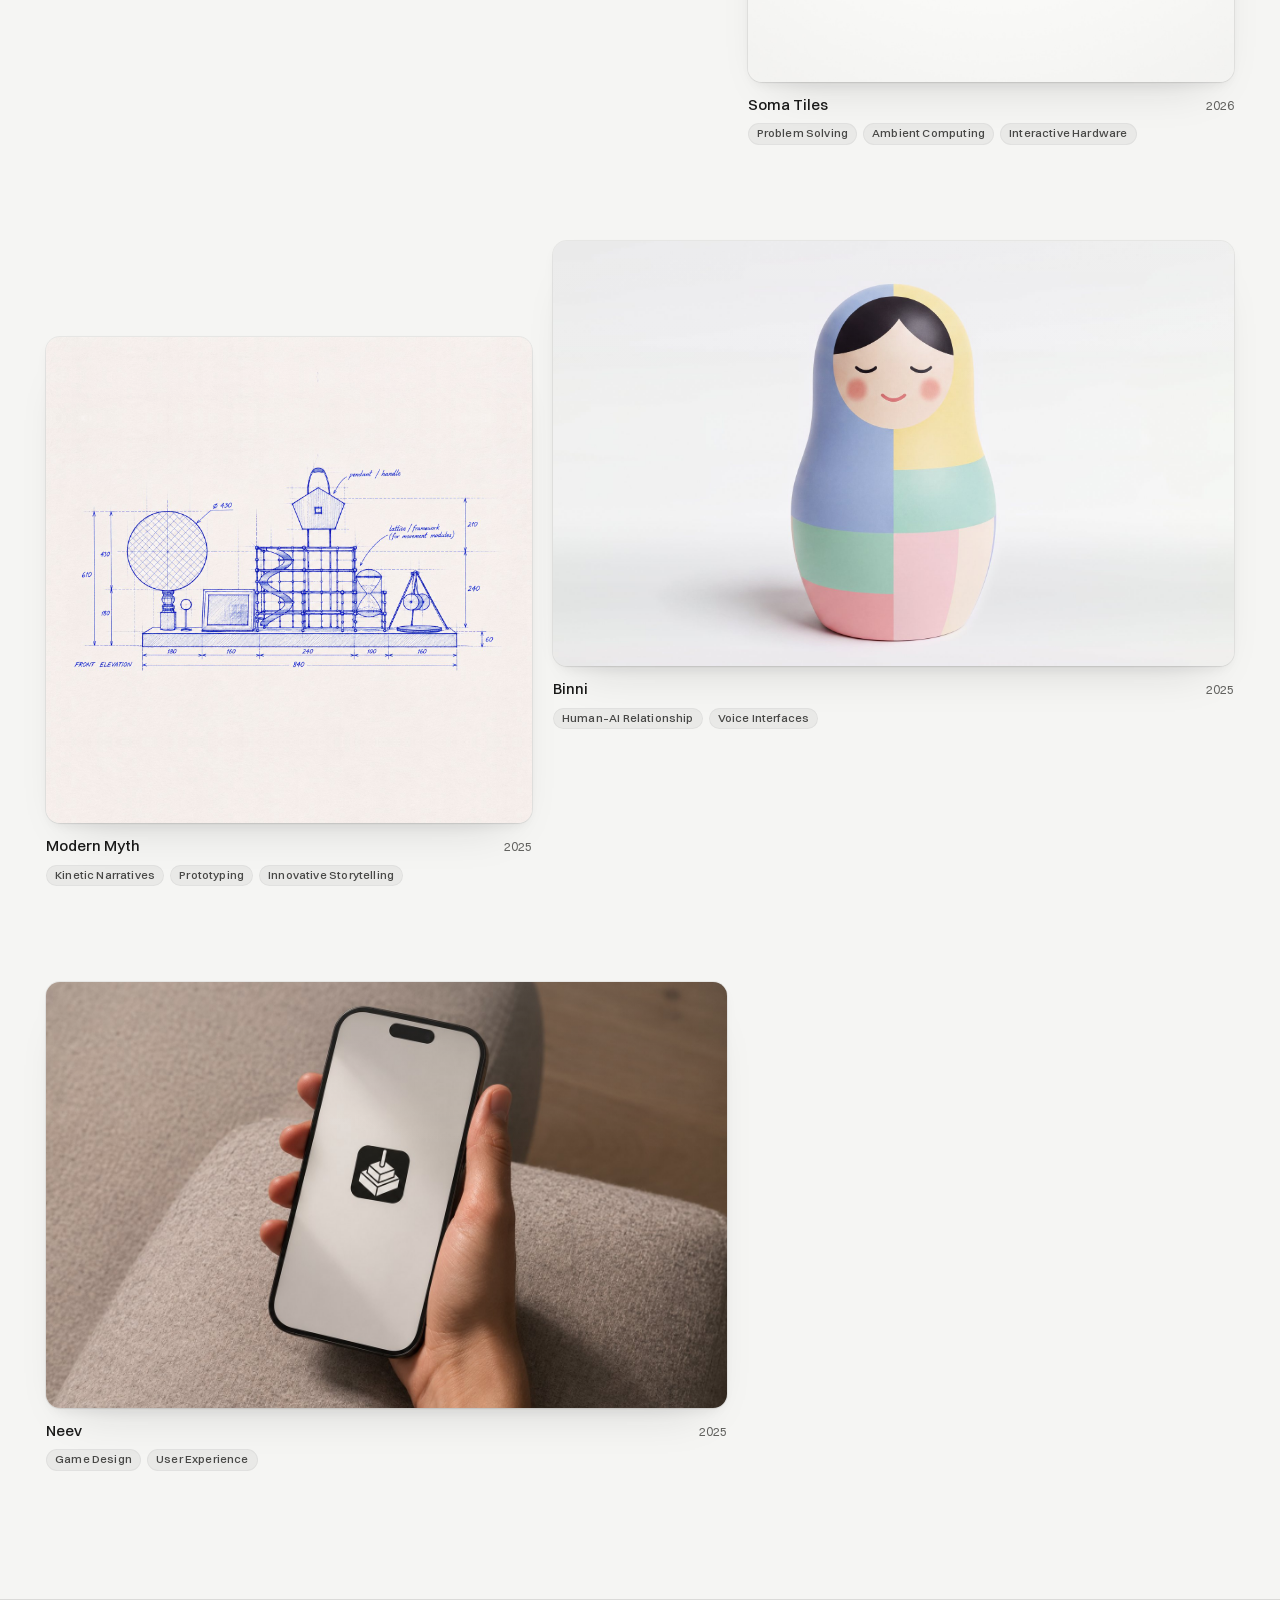
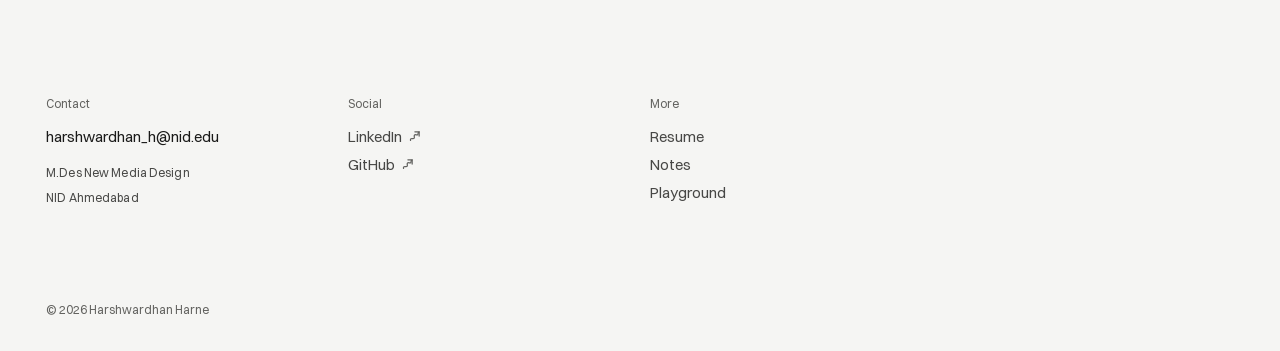
==== commit 2f39a095: "Landing: crayon lines in the margins, fading from their oldest end The cursor leaves a soft, grainy " ====
--- a/index.html
+++ b/index.html
@@ -95,6 +95,7 @@
   <script src="assets/js/chance.js"></script>
   <script src="assets/js/synth-data.js"></script>
   <script src="assets/js/synth.js"></script>
+  <script src="assets/js/crayon.js"></script>
   <script>
     document.querySelectorAll("[data-year]").forEach(el => el.textContent = new Date().getFullYear());
   </script>
--- a/assets/css/foundations.css
+++ b/assets/css/foundations.css
@@ -190,8 +190,11 @@
 .action:active { transform: translateY(1px); }
 
 /* Tag: plain caption text, separated by a middle dot when listed */
-.tags { display: flex; flex-wrap: wrap; gap: 0 var(--s-2); font-size: var(--t-caption); line-height: var(--lh-caption); color: var(--muted); }
-.tags li + li::before { content: "·"; margin-right: var(--s-2); color: var(--faint); }
+/* tags: small soft chips. Medium weight and the secondary text colour, so
+   they read clearly without competing with the title above them. */
+.tags { display: flex; flex-wrap: wrap; gap: 6px; font-size: 11.5px; line-height: 1; letter-spacing: 0.015em; font-weight: var(--w-medium); color: var(--text-2); }
+.tags li { padding: 5px 9px 5px; border-radius: 99px; background: rgba(26, 26, 25, 0.05); box-shadow: inset 0 0 0 1px rgba(26, 26, 25, 0.04);
+  transition: background-color var(--dur-base) var(--ease-out), color var(--dur-base) var(--ease-out); }
 
 /* Media well: images sit on a surface with a hairline inner outline */
 .media { position: relative; background: var(--surface); overflow: hidden; }
--- a/assets/css/site.css
+++ b/assets/css/site.css
@@ -36,6 +36,9 @@
   display: grid; grid-template-rows: auto 1fr auto;
 }
 .hero .site-header { width: 100%; }
+/* crayon (crayon.js): a canvas under everything on the first screen; the pointer passes through it */
+.crayon { position: absolute; inset: 0; z-index: 0; pointer-events: none; }
+.hero > .site-header, .hero > .field-stage, .hero > .hero-base { position: relative; z-index: 1; }
 .field-stage { position: relative; display: grid; align-items: center; padding-block: var(--s-6); }
 
 /* ---------- Centre piece: chance synthesises a sentence out of noise ----------
@@ -97,7 +100,8 @@
 .tile-meta { display: flex; justify-content: space-between; align-items: baseline; gap: var(--s-4); margin-top: var(--s-3); }
 .tile-title { font-size: var(--t-ui); line-height: var(--lh-ui); font-weight: var(--w-medium); }
 .tile-year { font-size: var(--t-caption); color: var(--muted); }
-.tile .tags { margin-top: var(--s-1); }
+.tile .tags { margin-top: var(--s-2); }
+.tile:hover .tags li { background: rgba(26, 26, 25, 0.075); color: var(--text); }
 
 /* ---------- Landing: selected work ----------
    Pairs alternate wide | narrow, narrow | wide; the narrow one drops a
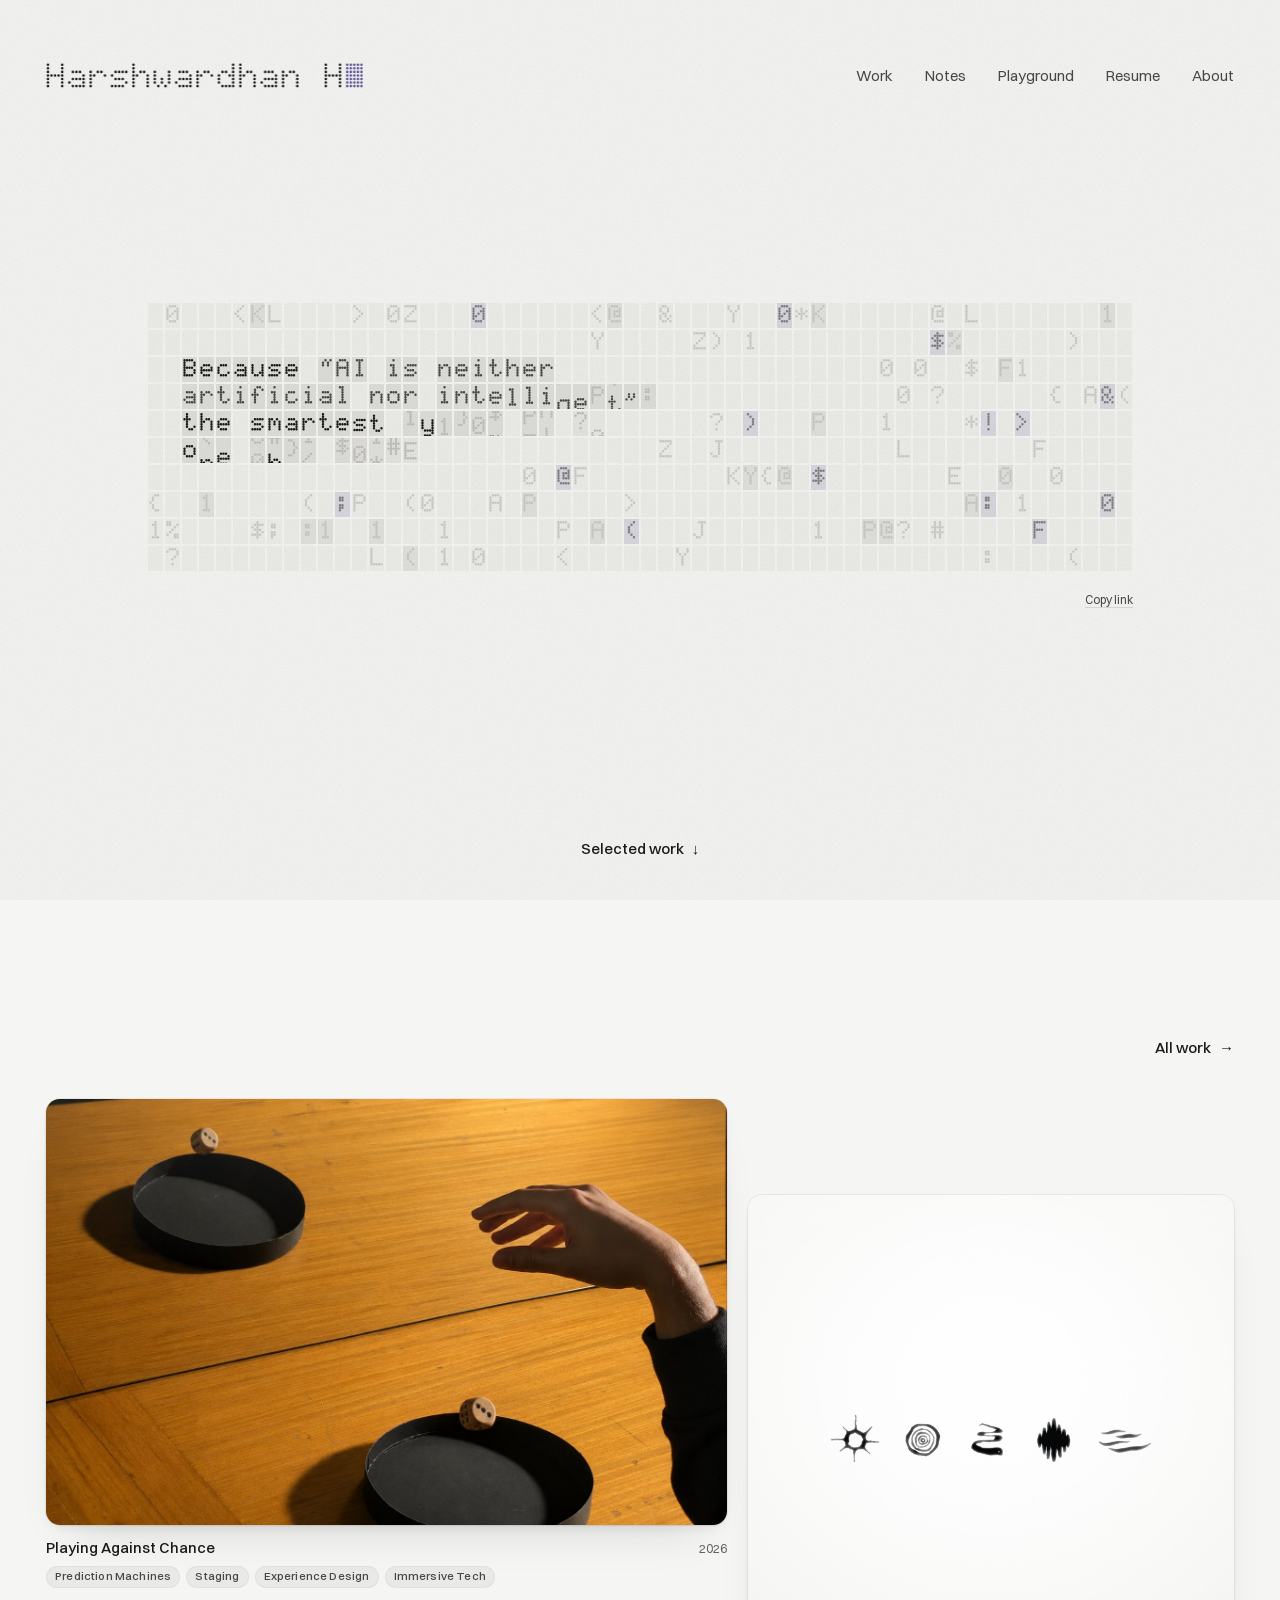
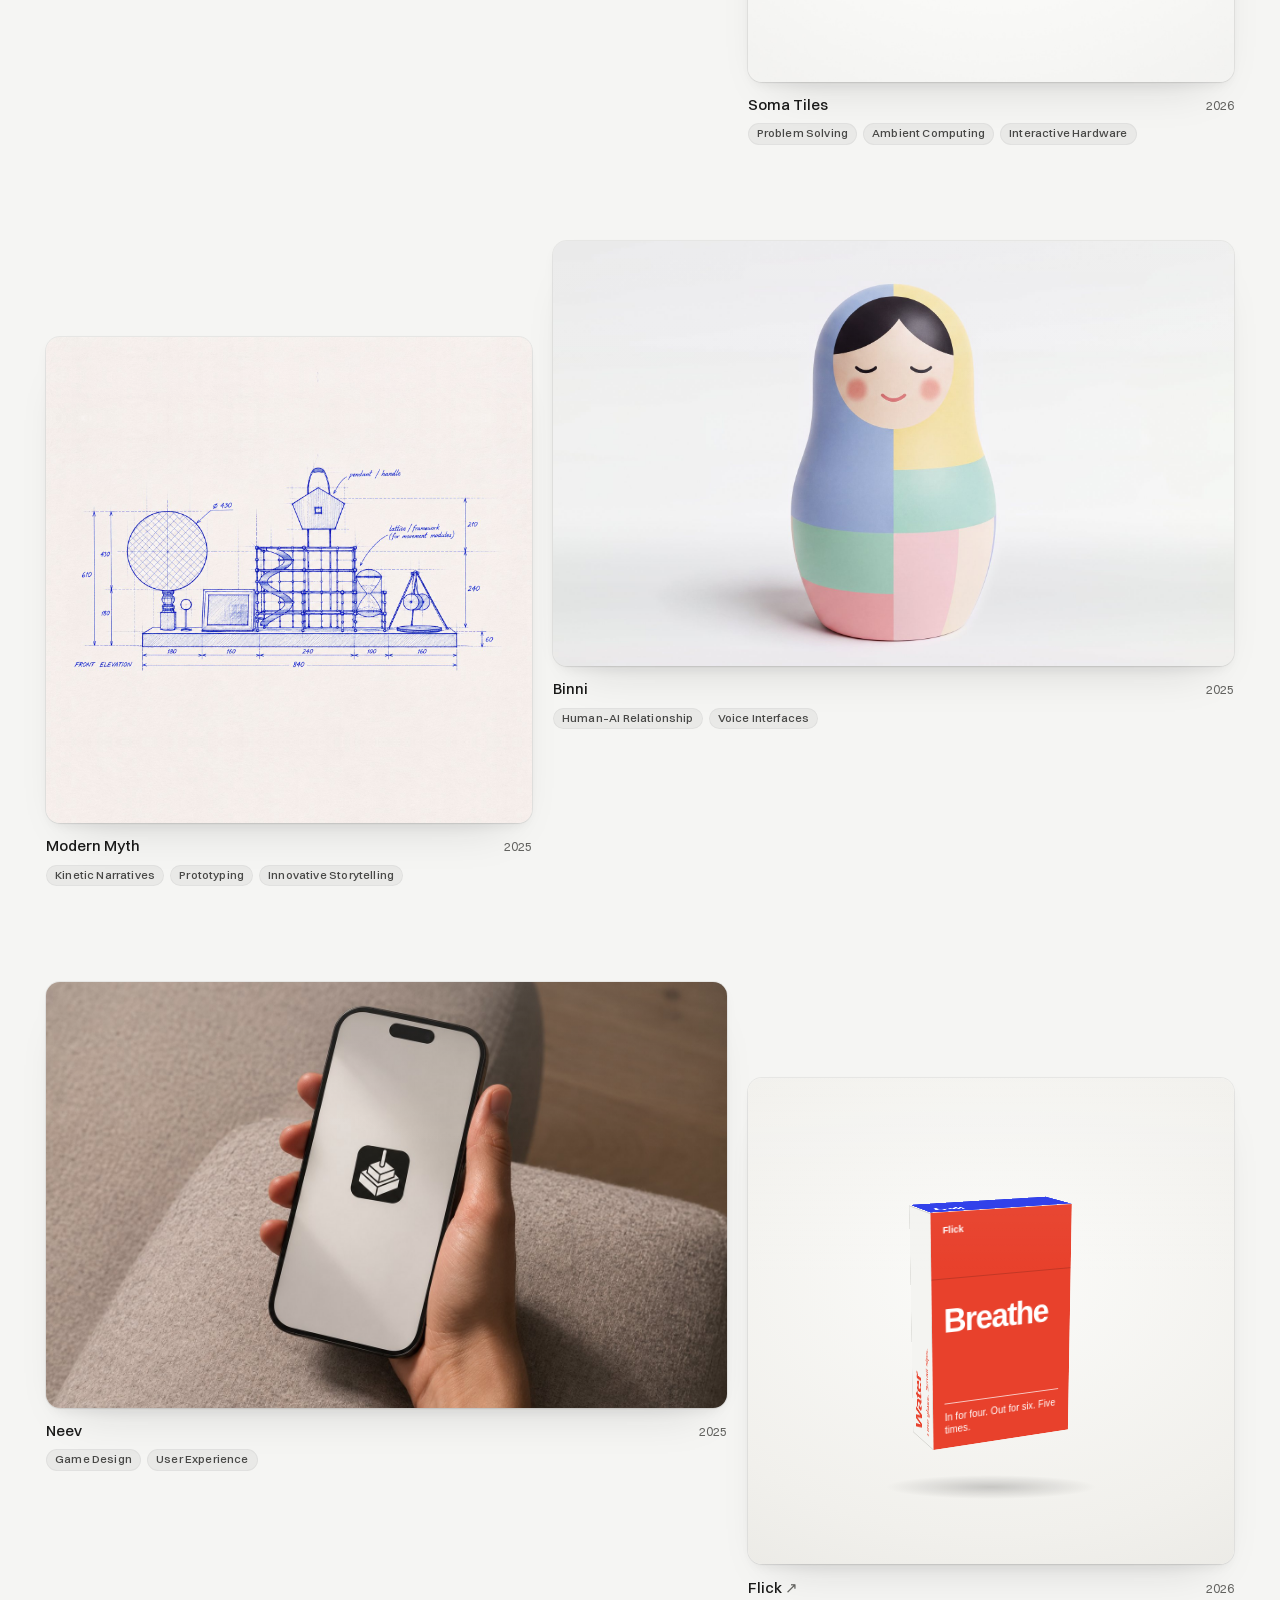
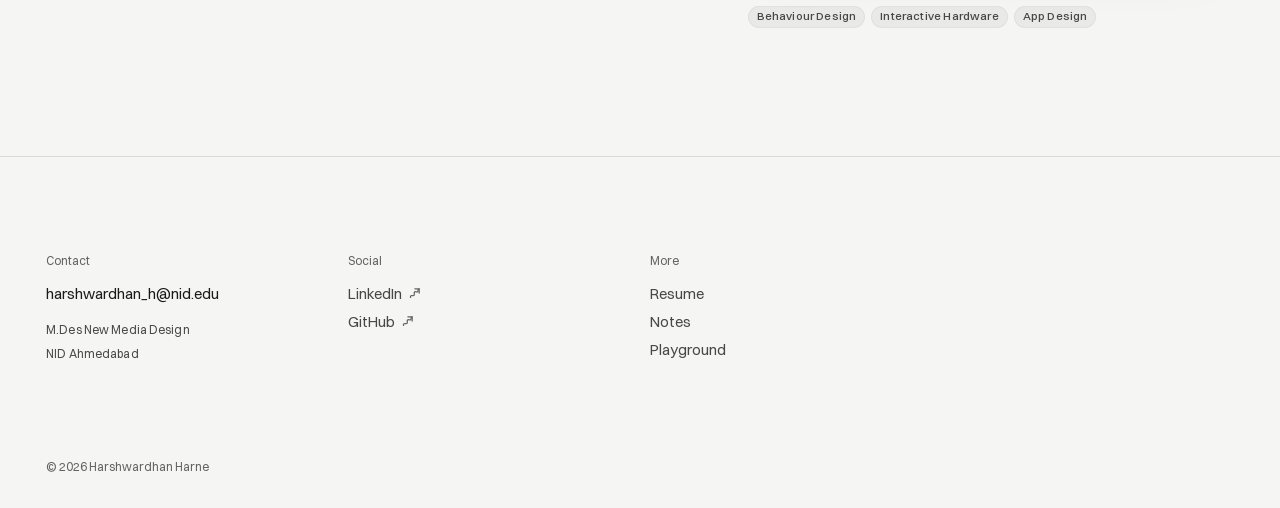
==== commit bd5c6f00: "Flick tile: the real tossable pack from the Flick site, looping on the cover flick-pack.js copies th" ====
--- a/index.html
+++ b/index.html
@@ -90,6 +90,7 @@
   <script src="assets/js/dotfont.js"></script>
   <script src="assets/js/dots.js"></script>
   <script src="assets/js/content.js"></script>
+  <script src="assets/js/flick-pack.js"></script>
   <script src="assets/js/work.js"></script>
   <script src="assets/js/name.js"></script>
   <script src="assets/js/chance.js"></script>
--- a/assets/css/site.css
+++ b/assets/css/site.css
@@ -37,7 +37,7 @@
 }
 .hero .site-header { width: 100%; }
 /* crayon (crayon.js): a canvas under everything on the first screen; the pointer passes through it */
-.crayon { position: absolute; inset: 0; z-index: 0; pointer-events: none; }
+.crayon { position: absolute; top: 0; left: 0; z-index: 0; pointer-events: none; }   /* may run below the hero, down to "All work" */
 .hero > .site-header, .hero > .field-stage, .hero > .hero-base { position: relative; z-index: 1; }
 .field-stage { position: relative; display: grid; align-items: center; padding-block: var(--s-6); }
 
@@ -85,6 +85,8 @@
 .tile:hover .tile-media [data-dots] { color: var(--text); }
 .tile:hover .tile-media img { transform: scale(1.015); }
 .tile:focus-visible { outline-offset: 6px; }
+.tile-out { color: var(--muted); font-weight: var(--w-regular); transition: color var(--dur-base); }
+.tile:hover .tile-out { color: var(--text); }
 
 /* covers as objects: soft corners, a hairline edge, and a layered shadow that
    lifts a little on hover. Quiet at rest, so the work stays the loudest thing. */
@@ -809,3 +811,38 @@
   .rt-stop { padding-top: 0; }
   .rt-dot { left: calc(var(--s-6) * -1); top: 4px; }
 }
+
+/* ---------- Flick: the tossable pack, live on its tile (flick-pack.js) ---------- */
+.tile-media.has-scene { container-type: size; background: radial-gradient(120% 90% at 50% 40%, #fbfbf9 0%, #f1f0ec 60%, #e6e5e0 100%); }
+.tile-media.has-scene > img { display: none; }
+.fp-scene { position: absolute; inset: 0; display: grid; place-items: center; perspective: calc(var(--fp-h) * 4.8);
+  --fp-h: min(48cqh, 70cqw); --fp-w: calc(var(--fp-h) * .632); --fp-d: calc(var(--fp-h) * .243);
+  --fp-red: #e8412c; --fp-blue: #2b3bea; font-family: "Geist", "Helvetica Neue", Arial, sans-serif; }
+.fp-scene::after { content: ""; position: absolute; left: 50%; top: calc(50% + var(--fp-h) * .66); width: calc(var(--fp-h) * .9); height: calc(var(--fp-h) * .1);
+  transform: translateX(-50%); border-radius: 50%; background: radial-gradient(closest-side, rgba(0,0,0,.18), rgba(0,0,0,0));
+  transition: opacity .5s ease, transform .5s ease; }
+.fp-scene.is-up::after { opacity: .45; transform: translateX(-50%) scale(.7); }
+.fp-tilt { transform-style: preserve-3d; transform: rotateX(-14deg) rotateY(24deg); }
+.fp-pack { position: relative; width: var(--fp-w); height: var(--fp-h); transform-style: preserve-3d; }
+.fp-face { position: absolute; box-sizing: border-box; overflow: hidden; backface-visibility: hidden; display: flex; flex-direction: column; justify-content: space-between;
+  padding: calc(var(--fp-h) * .051); background: var(--fp-red); color: #fff; }
+.fp-front, .fp-back { width: var(--fp-w); height: var(--fp-h); }
+.fp-front { transform: translateZ(calc(var(--fp-d) / 2)); }
+.fp-back { transform: rotateY(180deg) translateZ(calc(var(--fp-d) / 2)); }
+.fp-front::after, .fp-back::after { content: ""; position: absolute; left: 0; right: 0; top: 27%; border-top: 1.5px solid rgba(0,0,0,.16); }
+.fp-right, .fp-left { width: var(--fp-d); height: var(--fp-h); left: calc((var(--fp-w) - var(--fp-d)) / 2); background: #f4f4f1; color: var(--fp-red);
+  box-shadow: inset 0 0 0 1px #d6d6d1; flex-direction: row; align-items: flex-end; padding: calc(var(--fp-h) * .044) calc(var(--fp-h) * .03); }
+.fp-right { transform: rotateY(90deg) translateZ(calc(var(--fp-w) / 2)); }
+.fp-left { transform: rotateY(-90deg) translateZ(calc(var(--fp-w) / 2)); }
+.fp-top, .fp-bottom { width: var(--fp-w); height: var(--fp-d); top: calc((var(--fp-h) - var(--fp-d)) / 2); background: var(--fp-blue);
+  flex-direction: row; align-items: flex-end; padding: calc(var(--fp-h) * .037) calc(var(--fp-h) * .044); }
+.fp-top { transform: rotateX(90deg) translateZ(calc(var(--fp-h) / 2)); }
+.fp-bottom { transform: rotateX(-90deg) translateZ(calc(var(--fp-h) / 2)); }
+.fp-brand { font-size: calc(var(--fp-h) * .04); font-weight: 700; line-height: 1.2; }
+.fp-t { font-size: calc(var(--fp-h) * .14); font-weight: 800; letter-spacing: -.045em; line-height: .95; }
+.fp-x { font-size: calc(var(--fp-h) * .044); line-height: 1.3; border-top: 1.5px solid rgba(255,255,255,.7); padding-top: calc(var(--fp-h) * .03); }
+.fp-right .fp-t, .fp-left .fp-t { writing-mode: vertical-rl; transform: rotate(180deg); font-size: calc(var(--fp-h) * .1); }
+.fp-right .fp-x, .fp-left .fp-x { writing-mode: vertical-rl; transform: rotate(180deg); border: 0; padding: 0; font-size: calc(var(--fp-h) * .039); }
+.fp-right .fp-brand, .fp-left .fp-brand, .fp-top .fp-brand, .fp-bottom .fp-brand, .fp-top .fp-x, .fp-bottom .fp-x { display: none; }
+.fp-top .fp-t, .fp-bottom .fp-t { font-size: calc(var(--fp-h) * .077); }
+.fp-face.fp-blank { background: #f4f4f1; color: #a3a39e; box-shadow: inset 0 0 0 1.5px #d6d6d1; }
